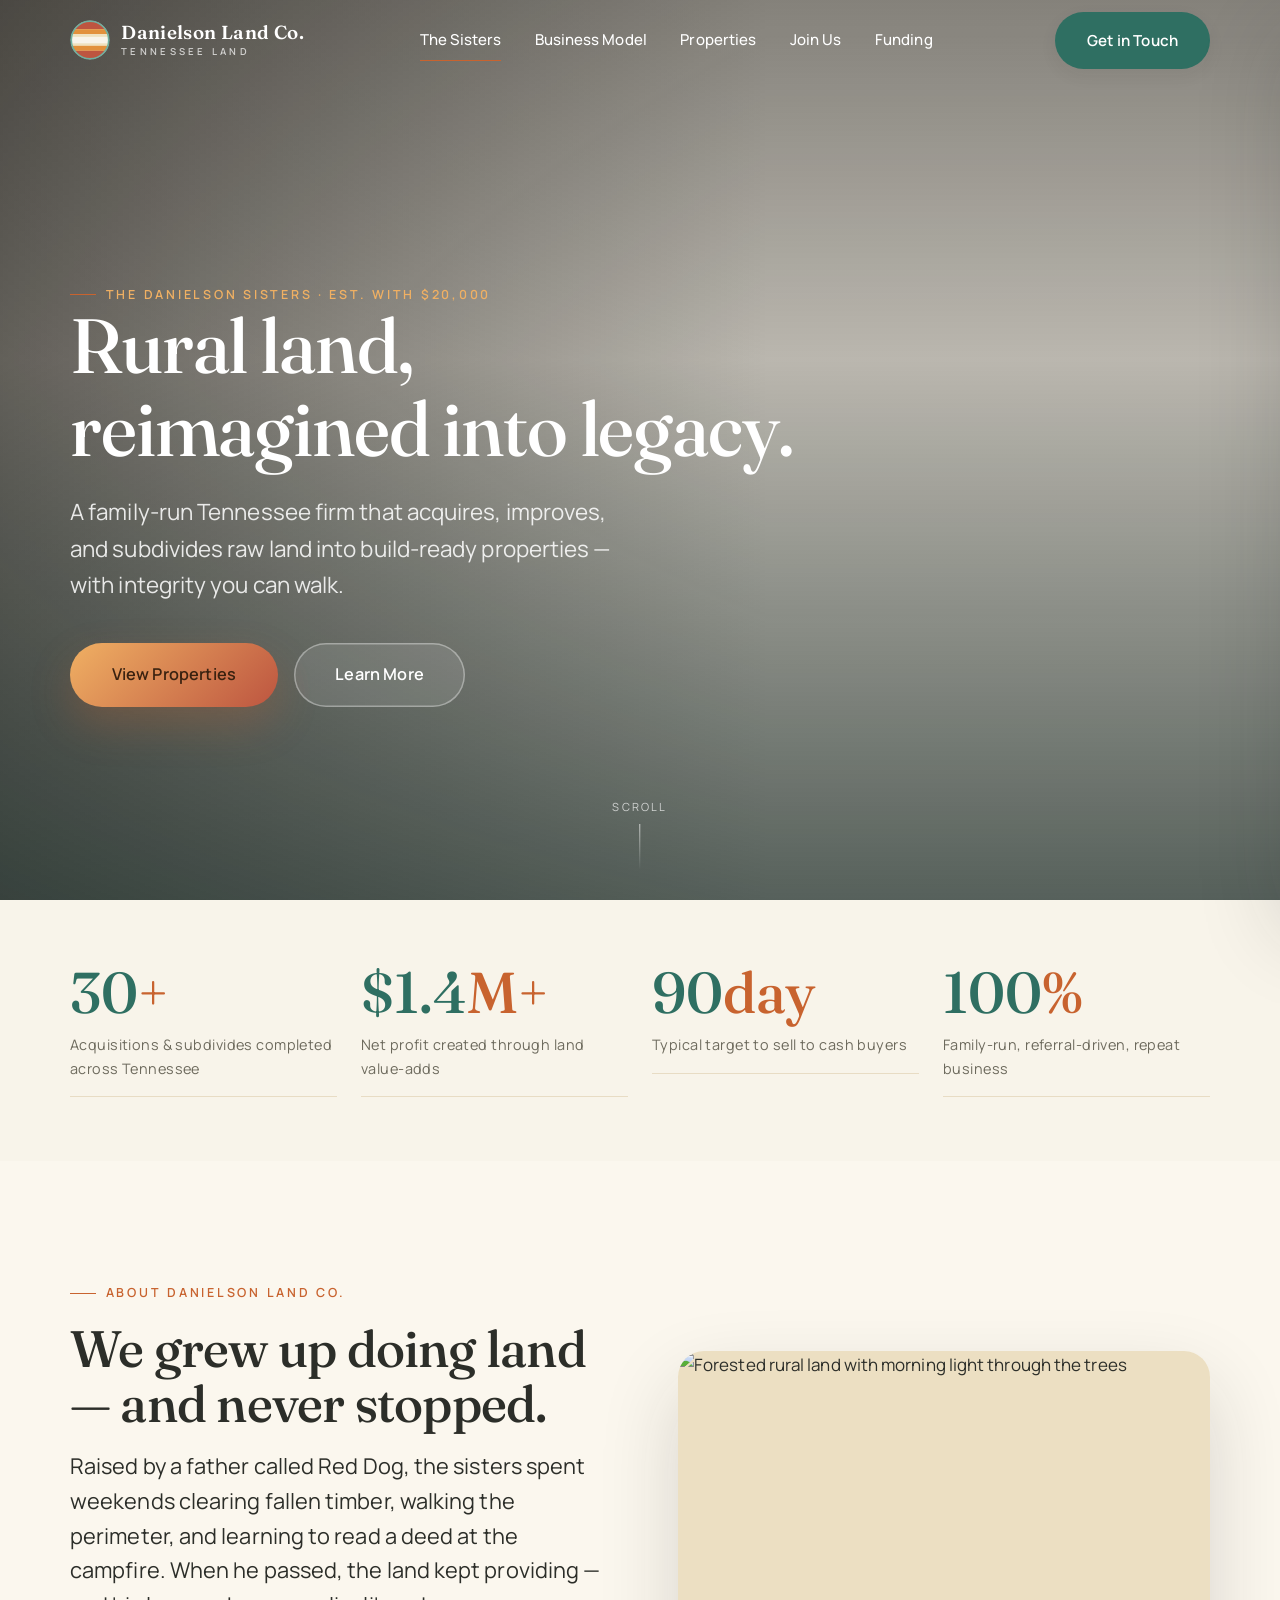
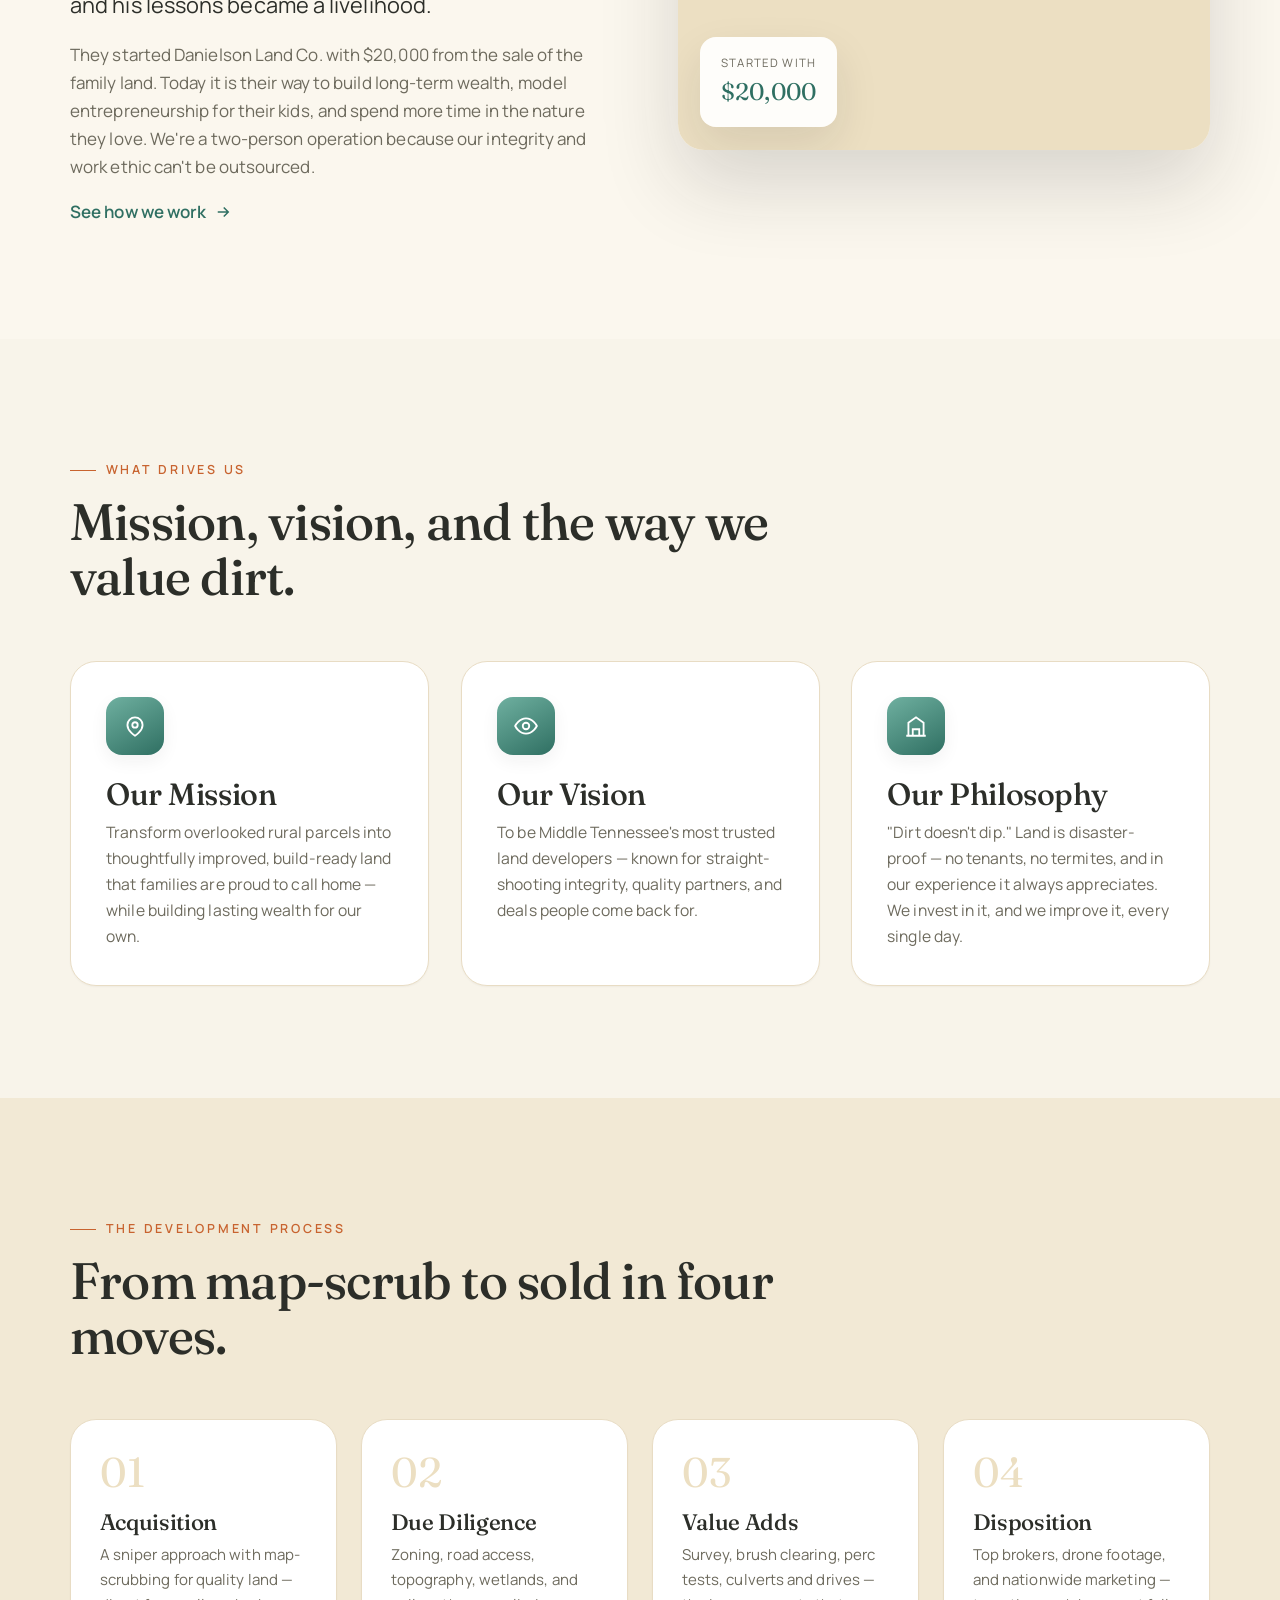
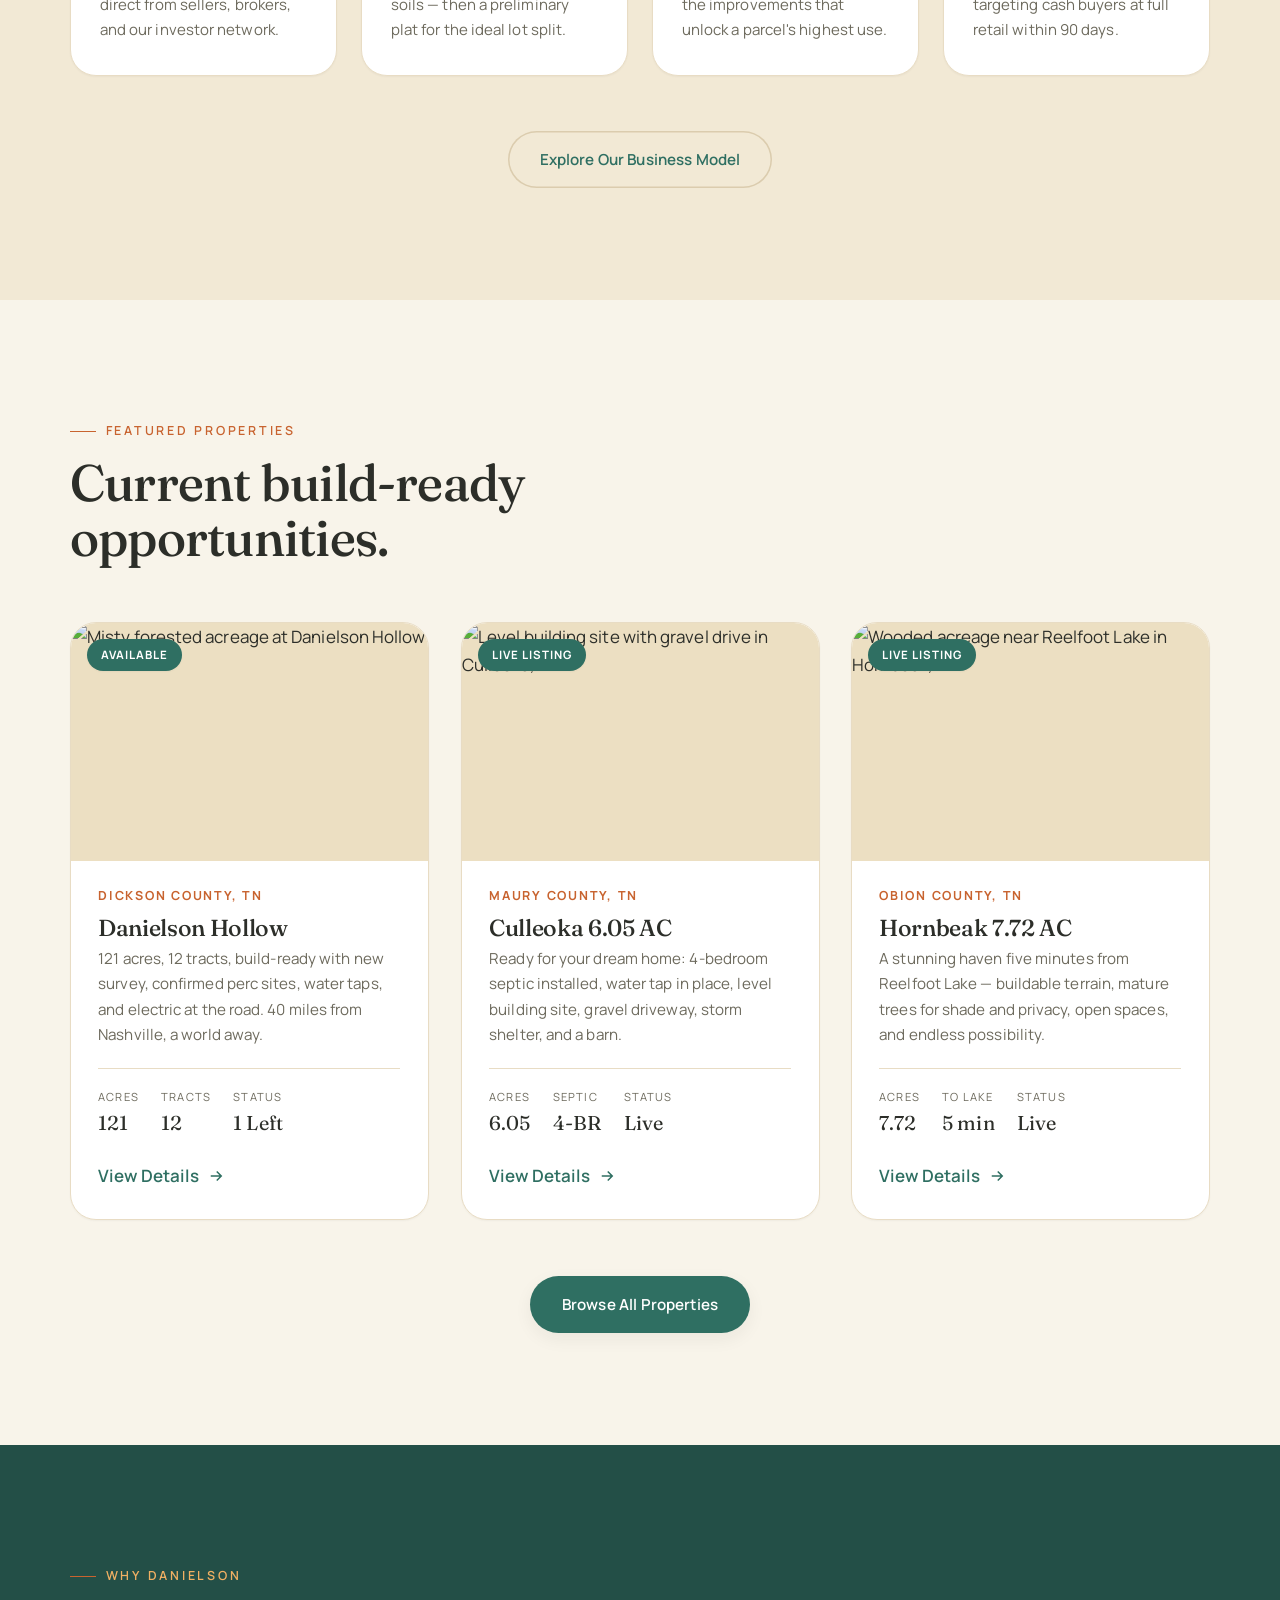
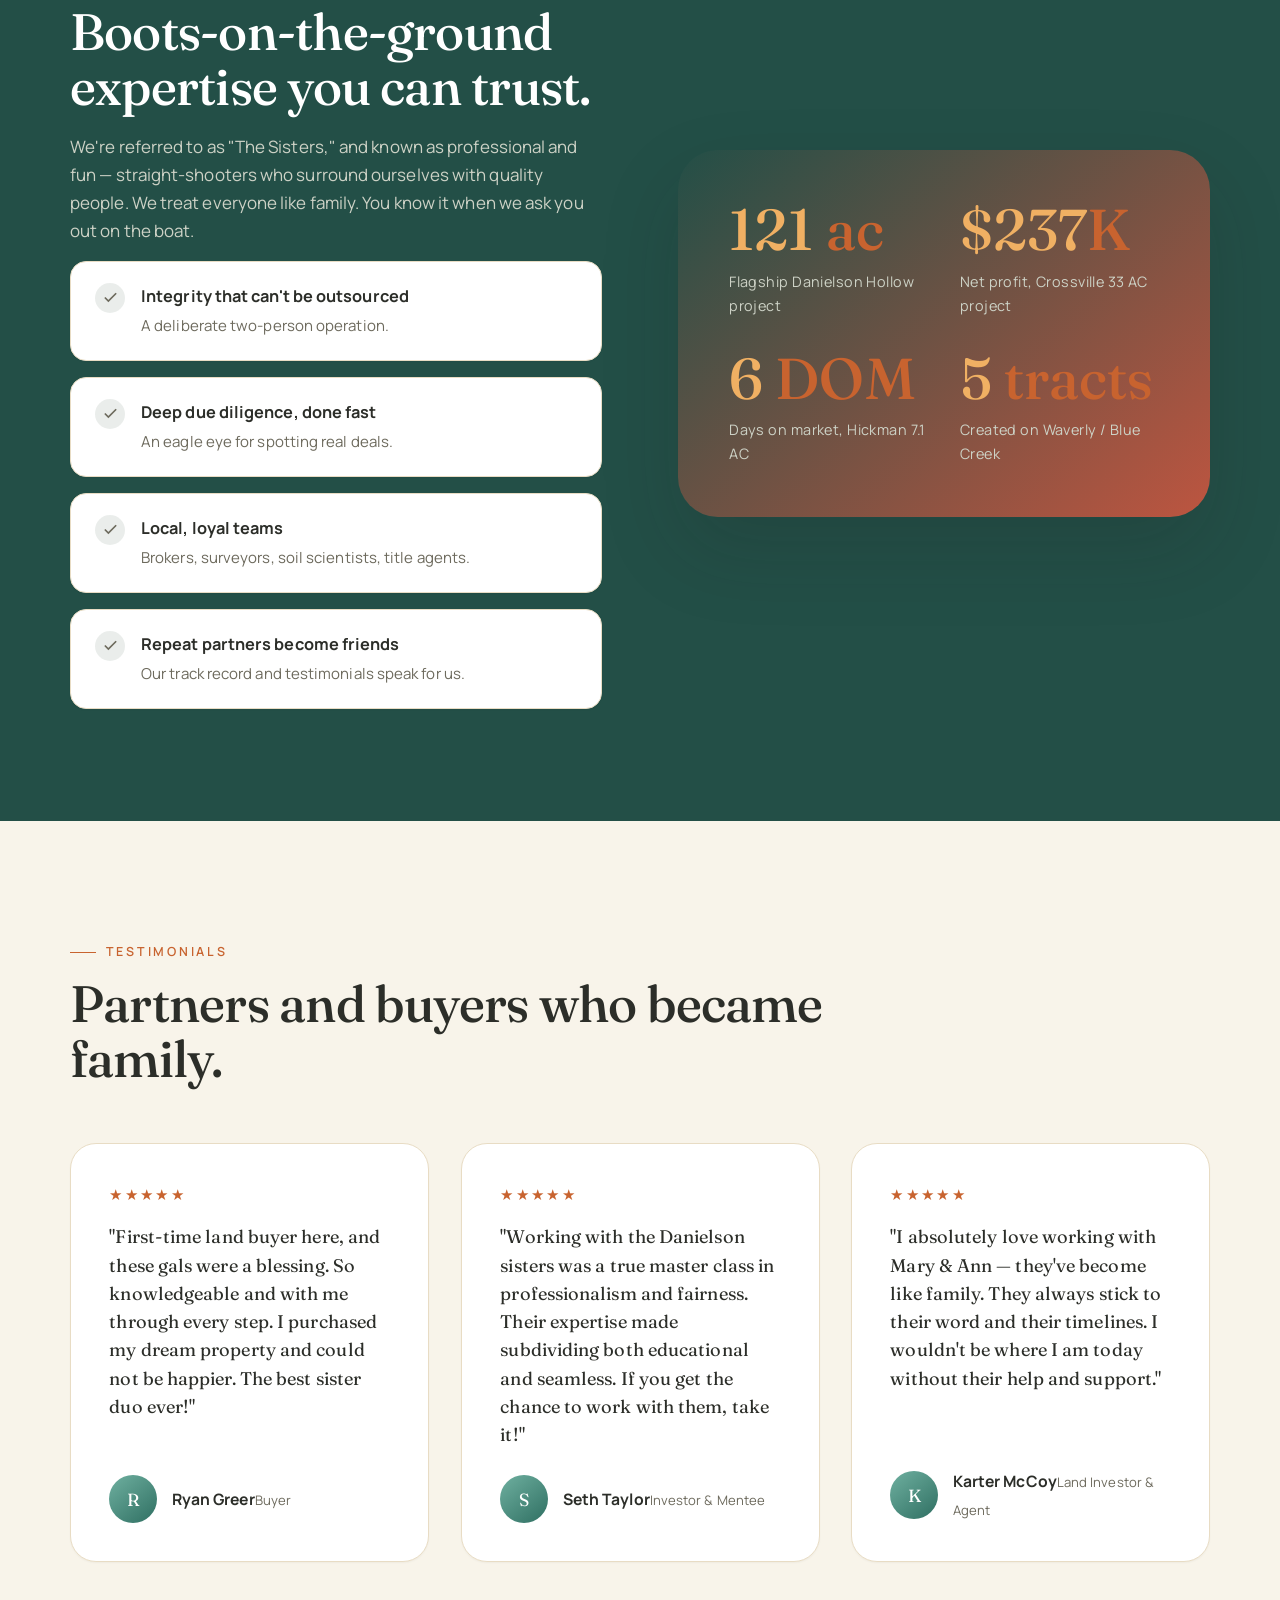
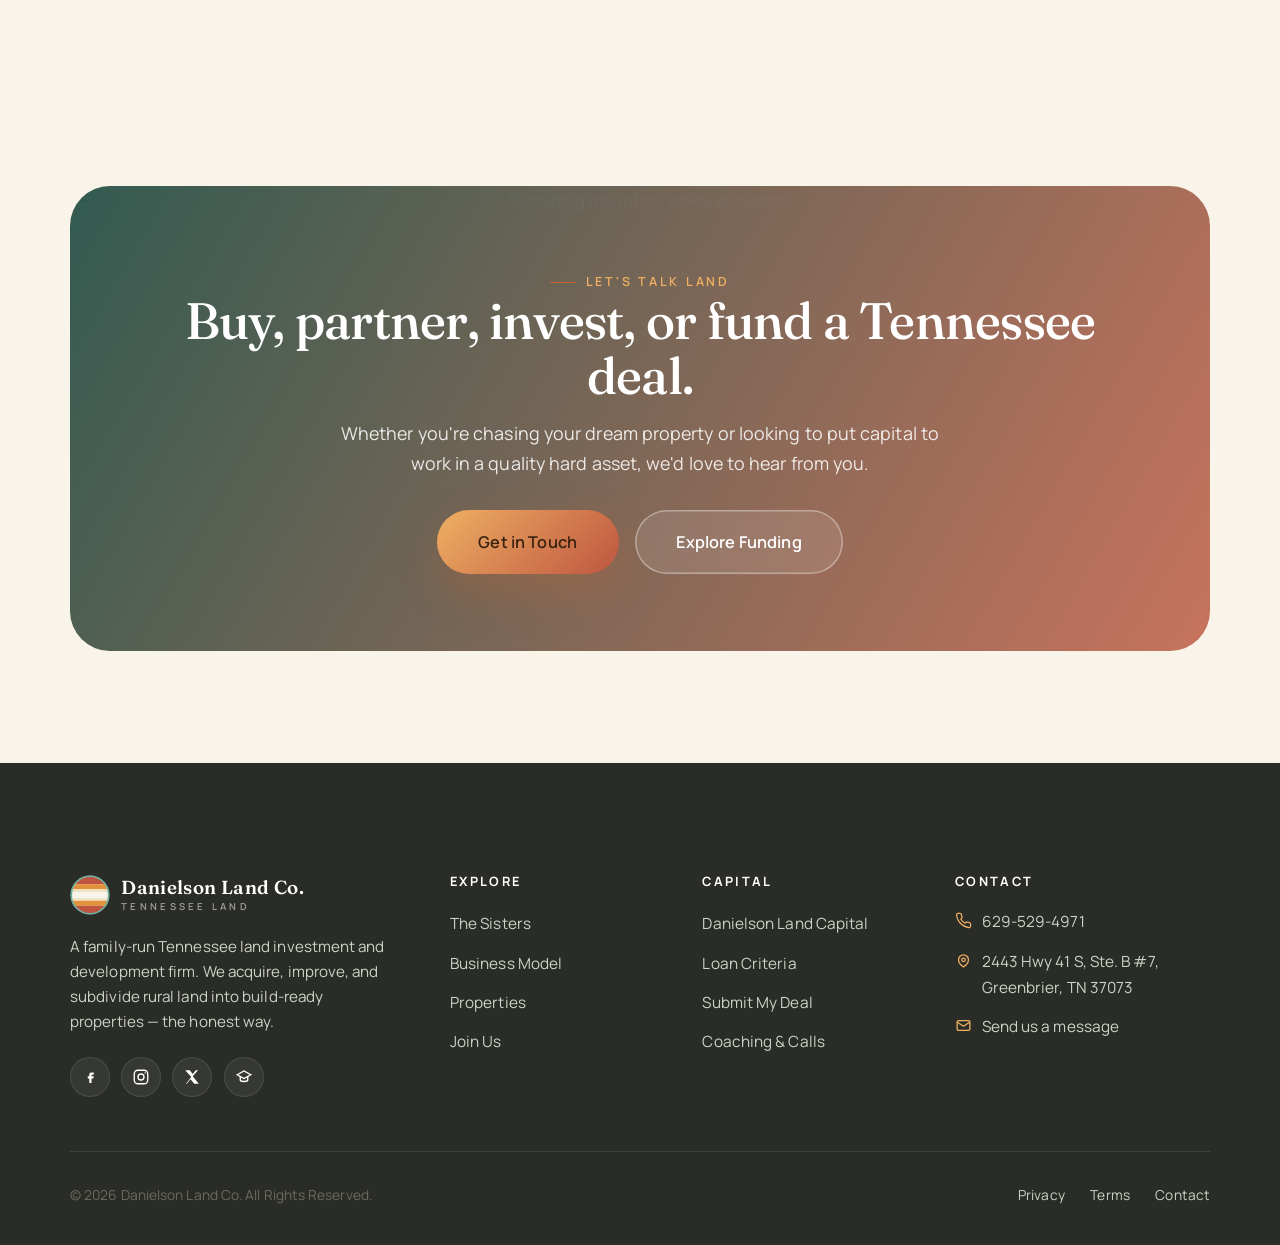
==== index.html @ 9c5e0217 "Add Danielson Land Co. site; make nav menu text white on all pages Add the is-light class to the nav" ====
<!DOCTYPE html>
<html lang="en">
<head>
  <meta charset="UTF-8" />
  <meta name="viewport" content="width=device-width, initial-scale=1.0" />

  <!-- SEO -->
  <title>Danielson Land Co. | Tennessee Land Investors &amp; Developers</title>
  <meta name="description" content="Danielson Land Co. is a family-run Tennessee land investment and development firm. The Danielson Sisters acquire, improve, and subdivide rural land into build-ready properties." />
  <link rel="canonical" href="https://danielsonlandco.com/" />
  <meta name="theme-color" content="#2f6f62" />

  <!-- Open Graph -->
  <meta property="og:type" content="website" />
  <meta property="og:site_name" content="Danielson Land Co." />
  <meta property="og:title" content="Danielson Land Co. | Tennessee Land Investors &amp; Developers" />
  <meta property="og:description" content="A family-run Tennessee land investment firm that acquires, improves, and subdivides rural land into build-ready properties." />
  <meta property="og:url" content="https://danielsonlandco.com/" />
  <meta property="og:image" content="https://images.unsplash.com/photo-1500382017468-9049fed747ef?auto=format&fit=crop&w=1200&q=70" />

  <!-- Twitter -->
  <meta name="twitter:card" content="summary_large_image" />
  <meta name="twitter:title" content="Danielson Land Co. | Tennessee Land Investors &amp; Developers" />
  <meta name="twitter:description" content="Rural Tennessee land, acquired, improved, and made build-ready by The Danielson Sisters." />

  <!-- Fonts -->
  <link rel="preconnect" href="https://fonts.googleapis.com" />
  <link rel="preconnect" href="https://fonts.gstatic.com" crossorigin />
  <link href="https://fonts.googleapis.com/css2?family=Fraunces:opsz,wght@9..144,400;9..144,500;9..144,600&family=Manrope:wght@400;500;600;700&display=swap" rel="stylesheet" />

  <!-- Styles -->
  <link rel="stylesheet" href="css/style.css" />
  <link rel="stylesheet" href="css/animations.css" />
  <link rel="stylesheet" href="css/responsive.css" />

  <!-- Schema.org LocalBusiness -->
  <script type="application/ld+json">
  {
    "@context": "https://schema.org",
    "@type": "RealEstateAgent",
    "name": "Danielson Land Co.",
    "description": "Tennessee land investors and developers acquiring, improving, and subdividing rural land.",
    "telephone": "+1-629-529-4971",
    "url": "https://danielsonlandco.com/",
    "areaServed": "Tennessee",
    "address": {
      "@type": "PostalAddress",
      "streetAddress": "2443 Hwy 41 S Ste. B #7",
      "addressLocality": "Greenbrier",
      "addressRegion": "TN",
      "postalCode": "37073",
      "addressCountry": "US"
    }
  }
  </script>
</head>
<body>
  <a class="skip-link" href="#main">Skip to content</a>

  <!-- ================= NAVIGATION ================= -->
  <header class="nav is-light" id="nav">
    <div class="nav__inner">
      <a class="brand" href="index.html" aria-label="Danielson Land Co. home">
        <svg class="brand__mark" viewBox="0 0 48 48" xmlns="http://www.w3.org/2000/svg" aria-hidden="true"><defs><clipPath id="dlcmark3"><circle cx="24" cy="24" r="23"/></clipPath></defs><g clip-path="url(#dlcmark3)"><rect x="0" y="0" width="48" height="48" fill="#f8f4ea"/><rect x="0" y="1" width="48" height="10" fill="#bd5540"/><rect x="0" y="11" width="48" height="6" fill="#e2913c"/><rect x="0" y="17" width="48" height="3.2" fill="#efe1be"/><rect x="0" y="28" width="48" height="3.2" fill="#efe1be"/><rect x="0" y="31" width="48" height="6" fill="#e2913c"/><rect x="0" y="37" width="48" height="10" fill="#bd5540"/></g><circle cx="24" cy="24" r="22.5" fill="none" stroke="#6fb0a0" stroke-width="2"/></svg>
        <span class="brand__text">Danielson Land Co.<small>Tennessee Land</small></span>
      </a>

      <nav class="nav__links" aria-label="Primary">
        <a href="index.html" aria-current="page">The Sisters</a>
        <a href="unique-business-model.html">Business Model</a>
        <a href="properties.html">Properties</a>
        <a href="join-us.html">Join Us</a>
        <a href="funding.html">Funding</a>
      </nav>

      <a class="btn btn-primary nav__cta desktop-only" href="join-us.html#contact-us">Get in Touch</a>

      <button class="nav__toggle" aria-label="Open menu" aria-expanded="false" aria-controls="mobile-panel">
        <span></span><span></span><span></span>
      </button>
    </div>

    <div class="nav__overlay"></div>
    <aside class="nav__panel" id="mobile-panel" aria-label="Mobile menu">
      <a href="index.html">The Sisters</a>
      <a href="unique-business-model.html">Business Model</a>
      <a href="properties.html">Properties</a>
      <a href="join-us.html">Join Us</a>
      <a href="funding.html">Funding</a>
      <a class="btn btn-primary" href="join-us.html#contact-us">Get in Touch</a>
    </aside>
  </header>

  <main id="main">
    <!-- ================= HERO ================= -->
    <section class="hero hero--tall">
      <div class="hero__media">
        <img src="https://images.unsplash.com/photo-1500382017468-9049fed747ef?auto=format&fit=crop&w=2000&q=75"
             alt="Rolling green Tennessee farmland at golden hour" fetchpriority="high" />
      </div>
      <div class="hero__overlay"></div>
      <div class="container">
        <div class="hero__inner">
          <span class="eyebrow is-light">The Danielson Sisters &middot; Est. with $20,000</span>
          <h1>Rural land,<br />reimagined into legacy.</h1>
          <p class="hero__sub">A family-run Tennessee firm that acquires, improves, and subdivides raw land into build-ready properties &mdash; with integrity you can walk.</p>
          <div class="btn-row">
            <a class="btn btn-gold btn-lg" href="properties.html">View Properties</a>
            <a class="btn btn-ghost-light btn-lg" href="#about">Learn More</a>
          </div>
        </div>
      </div>
      <div class="hero__scroll" aria-hidden="true">Scroll<span></span></div>
    </section>

    <!-- ================= STATS ================= -->
    <section class="section tight">
      <div class="container">
        <div class="stats reveal" data-stagger>
          <div class="stat reveal">
            <div class="stat__num"><span data-count="30" data-suffix="+">0</span></div>
            <div class="stat__label">Acquisitions &amp; subdivides completed across Tennessee</div>
            <div class="stat__divider"></div>
          </div>
          <div class="stat reveal">
            <div class="stat__num"><span data-count="1.4" data-decimals="1" data-prefix="$" data-suffix="M+">0</span></div>
            <div class="stat__label">Net profit created through land value-adds</div>
            <div class="stat__divider"></div>
          </div>
          <div class="stat reveal">
            <div class="stat__num"><span data-count="90" data-suffix="day">0</span></div>
            <div class="stat__label">Typical target to sell to cash buyers</div>
            <div class="stat__divider"></div>
          </div>
          <div class="stat reveal">
            <div class="stat__num"><span data-count="100" data-suffix="%">0</span></div>
            <div class="stat__label">Family-run, referral-driven, repeat business</div>
            <div class="stat__divider"></div>
          </div>
        </div>
      </div>
    </section>

    <!-- ================= ABOUT / STORY ================= -->
    <section class="section bg-surface" id="about">
      <div class="container">
        <div class="split">
          <div class="split__content stack-gap">
            <span class="eyebrow reveal">About Danielson Land Co.</span>
            <h2 class="reveal">We grew up doing land &mdash; and never stopped.</h2>
            <p class="reveal lead">Raised by a father called Red Dog, the sisters spent weekends clearing fallen timber, walking the perimeter, and learning to read a deed at the campfire. When he passed, the land kept providing &mdash; and his lessons became a livelihood.</p>
            <p class="reveal">They started Danielson Land Co. with $20,000 from the sale of the family land. Today it is their way to build long-term wealth, model entrepreneurship for their kids, and spend more time in the nature they love. We're a two-person operation because our integrity and work ethic can't be outsourced.</p>
            <a class="btn-link reveal" href="unique-business-model.html">See how we work
              <svg viewBox="0 0 24 24" fill="none" stroke="currentColor" stroke-width="2" width="18" height="18"><path d="M5 12h14M13 6l6 6-6 6"/></svg>
            </a>
          </div>
          <div class="split__media reveal fade-right">
            <div class="media-frame">
              <img class="lazy" loading="lazy"
                   src="https://images.unsplash.com/photo-1523712999610-f77fbcfc3843?auto=format&fit=crop&w=1200&q=72"
                   alt="Forested rural land with morning light through the trees" />
              <div class="media-badge">
                <div class="k">Started with</div>
                <div class="v">$20,000</div>
              </div>
            </div>
          </div>
        </div>
      </div>
    </section>

    <!-- ================= MISSION / VISION / PHILOSOPHY ================= -->
    <section class="section">
      <div class="container">
        <div class="section-title reveal mb-lg">
          <span class="eyebrow">What Drives Us</span>
          <h2>Mission, vision, and the way we value dirt.</h2>
        </div>
        <div class="grid grid-3" data-stagger>
          <article class="card feature reveal fade-up">
            <div class="feature__icon" aria-hidden="true">
              <svg viewBox="0 0 24 24" fill="none" stroke="currentColor" stroke-width="1.7"><path d="M12 21s-7-4.3-7-10a7 7 0 0114 0c0 5.7-7 10-7 10z"/><circle cx="12" cy="11" r="2.5"/></svg>
            </div>
            <h3>Our Mission</h3>
            <p>Transform overlooked rural parcels into thoughtfully improved, build-ready land that families are proud to call home &mdash; while building lasting wealth for our own.</p>
          </article>
          <article class="card feature reveal fade-up">
            <div class="feature__icon" aria-hidden="true">
              <svg viewBox="0 0 24 24" fill="none" stroke="currentColor" stroke-width="1.7"><path d="M2 12s3.5-7 10-7 10 7 10 7-3.5 7-10 7-10-7-10-7z"/><circle cx="12" cy="12" r="3"/></svg>
            </div>
            <h3>Our Vision</h3>
            <p>To be Middle Tennessee's most trusted land developers &mdash; known for straight-shooting integrity, quality partners, and deals people come back for.</p>
          </article>
          <article class="card feature reveal fade-up">
            <div class="feature__icon" aria-hidden="true">
              <svg viewBox="0 0 24 24" fill="none" stroke="currentColor" stroke-width="1.7"><path d="M3 21h18M5 21V9l7-5 7 5v12M9 21v-6h6v6"/></svg>
            </div>
            <h3>Our Philosophy</h3>
            <p>"Dirt doesn't dip." Land is disaster-proof &mdash; no tenants, no termites, and in our experience it always appreciates. We invest in it, and we improve it, every single day.</p>
          </article>
        </div>
      </div>
    </section>

    <!-- ================= PROCESS ================= -->
    <section class="section bg-alt">
      <div class="container">
        <div class="section-title reveal mb-lg">
          <span class="eyebrow">The Development Process</span>
          <h2>From map-scrub to sold in four moves.</h2>
        </div>
        <div class="process-grid" data-stagger>
          <div class="process-step reveal fade-up">
            <div class="process-step__num">01</div>
            <h4>Acquisition</h4>
            <p>A sniper approach with map-scrubbing for quality land &mdash; direct from sellers, brokers, and our investor network.</p>
          </div>
          <div class="process-step reveal fade-up">
            <div class="process-step__num">02</div>
            <h4>Due Diligence</h4>
            <p>Zoning, road access, topography, wetlands, and soils &mdash; then a preliminary plat for the ideal lot split.</p>
          </div>
          <div class="process-step reveal fade-up">
            <div class="process-step__num">03</div>
            <h4>Value Adds</h4>
            <p>Survey, brush clearing, perc tests, culverts and drives &mdash; the improvements that unlock a parcel's highest use.</p>
          </div>
          <div class="process-step reveal fade-up">
            <div class="process-step__num">04</div>
            <h4>Disposition</h4>
            <p>Top brokers, drone footage, and nationwide marketing &mdash; targeting cash buyers at full retail within 90 days.</p>
          </div>
        </div>
        <div class="text-center reveal mt-lg">
          <a class="btn btn-outline" href="unique-business-model.html">Explore Our Business Model</a>
        </div>
      </div>
    </section>

    <!-- ================= FEATURED PROPERTIES ================= -->
    <section class="section">
      <div class="container">
        <div class="section-title reveal mb-lg">
          <span class="eyebrow">Featured Properties</span>
          <h2>Current build-ready opportunities.</h2>
        </div>
        <div class="grid grid-3" data-stagger>
          <article class="property-card reveal fade-up">
            <div class="property-card__media">
              <img class="lazy" loading="lazy"
                   src="https://images.unsplash.com/photo-1470071459604-3b5ec3a7fe05?auto=format&fit=crop&w=1000&q=72"
                   alt="Misty forested acreage at Danielson Hollow" />
              <span class="property-card__badge is-available">Available</span>
            </div>
            <div class="property-card__body">
              <div class="property-card__loc">Dickson County, TN</div>
              <h3>Danielson Hollow</h3>
              <p class="property-card__desc">121 acres, 12 tracts, build-ready with new survey, confirmed perc sites, water taps, and electric at the road. 40 miles from Nashville, a world away.</p>
              <div class="property-card__meta">
                <div><span class="k">Acres</span><span class="v">121</span></div>
                <div><span class="k">Tracts</span><span class="v">12</span></div>
                <div><span class="k">Status</span><span class="v">1 Left</span></div>
              </div>
              <div class="property-card__foot"><a class="btn-link" href="properties.html">View Details
                <svg viewBox="0 0 24 24" fill="none" stroke="currentColor" stroke-width="2" width="18" height="18"><path d="M5 12h14M13 6l6 6-6 6"/></svg></a></div>
            </div>
          </article>

          <article class="property-card reveal fade-up">
            <div class="property-card__media">
              <img class="lazy" loading="lazy"
                   src="https://images.unsplash.com/photo-1500534623283-312aade485b7?auto=format&fit=crop&w=1000&q=72"
                   alt="Level building site with gravel drive in Culleoka, TN" />
              <span class="property-card__badge is-available">Live Listing</span>
            </div>
            <div class="property-card__body">
              <div class="property-card__loc">Maury County, TN</div>
              <h3>Culleoka 6.05 AC</h3>
              <p class="property-card__desc">Ready for your dream home: 4-bedroom septic installed, water tap in place, level building site, gravel driveway, storm shelter, and a barn.</p>
              <div class="property-card__meta">
                <div><span class="k">Acres</span><span class="v">6.05</span></div>
                <div><span class="k">Septic</span><span class="v">4-BR</span></div>
                <div><span class="k">Status</span><span class="v">Live</span></div>
              </div>
              <div class="property-card__foot"><a class="btn-link" href="properties.html">View Details
                <svg viewBox="0 0 24 24" fill="none" stroke="currentColor" stroke-width="2" width="18" height="18"><path d="M5 12h14M13 6l6 6-6 6"/></svg></a></div>
            </div>
          </article>

          <article class="property-card reveal fade-up">
            <div class="property-card__media">
              <img class="lazy" loading="lazy"
                   src="https://images.unsplash.com/photo-1472396961693-142e6e269027?auto=format&fit=crop&w=1000&q=72"
                   alt="Wooded acreage near Reelfoot Lake in Hornbeak, TN" />
              <span class="property-card__badge is-available">Live Listing</span>
            </div>
            <div class="property-card__body">
              <div class="property-card__loc">Obion County, TN</div>
              <h3>Hornbeak 7.72 AC</h3>
              <p class="property-card__desc">A stunning haven five minutes from Reelfoot Lake &mdash; buildable terrain, mature trees for shade and privacy, open spaces, and endless possibility.</p>
              <div class="property-card__meta">
                <div><span class="k">Acres</span><span class="v">7.72</span></div>
                <div><span class="k">To Lake</span><span class="v">5 min</span></div>
                <div><span class="k">Status</span><span class="v">Live</span></div>
              </div>
              <div class="property-card__foot"><a class="btn-link" href="properties.html">View Details
                <svg viewBox="0 0 24 24" fill="none" stroke="currentColor" stroke-width="2" width="18" height="18"><path d="M5 12h14M13 6l6 6-6 6"/></svg></a></div>
            </div>
          </article>
        </div>
        <div class="text-center reveal mt-lg">
          <a class="btn btn-primary" href="properties.html">Browse All Properties</a>
        </div>
      </div>
    </section>

    <!-- ================= WHY DANIELSON ================= -->
    <section class="section bg-dark">
      <div class="container">
        <div class="split">
          <div class="split__content stack-gap">
            <span class="eyebrow is-light reveal">Why Danielson</span>
            <h2 class="reveal">Boots-on-the-ground expertise you can trust.</h2>
            <p class="reveal">We're referred to as "The Sisters," and known as professional and fun &mdash; straight-shooters who surround ourselves with quality people. We treat everyone like family. You know it when we ask you out on the boat.</p>
            <ul class="checklist reveal mt-sm" data-stagger>
              <li class="reveal">
                <span class="checklist__tick"><svg viewBox="0 0 24 24" fill="none" stroke="currentColor" stroke-width="2.4"><path d="M20 6L9 17l-5-5"/></svg></span>
                <div><strong>Integrity that can't be outsourced</strong><span>A deliberate two-person operation.</span></div>
              </li>
              <li class="reveal">
                <span class="checklist__tick"><svg viewBox="0 0 24 24" fill="none" stroke="currentColor" stroke-width="2.4"><path d="M20 6L9 17l-5-5"/></svg></span>
                <div><strong>Deep due diligence, done fast</strong><span>An eagle eye for spotting real deals.</span></div>
              </li>
              <li class="reveal">
                <span class="checklist__tick"><svg viewBox="0 0 24 24" fill="none" stroke="currentColor" stroke-width="2.4"><path d="M20 6L9 17l-5-5"/></svg></span>
                <div><strong>Local, loyal teams</strong><span>Brokers, surveyors, soil scientists, title agents.</span></div>
              </li>
              <li class="reveal">
                <span class="checklist__tick"><svg viewBox="0 0 24 24" fill="none" stroke="currentColor" stroke-width="2.4"><path d="M20 6L9 17l-5-5"/></svg></span>
                <div><strong>Repeat partners become friends</strong><span>Our track record and testimonials speak for us.</span></div>
              </li>
            </ul>
          </div>
          <div class="split__media reveal fade-right">
            <div class="stat-band">
              <div class="grid grid-2" style="gap:2rem;">
                <div class="stat"><div class="stat__num"><span data-count="121" data-suffix=" ac">0</span></div><div class="stat__label">Flagship Danielson Hollow project</div></div>
                <div class="stat"><div class="stat__num"><span data-count="238" data-prefix="$" data-suffix="K">0</span></div><div class="stat__label">Net profit, Crossville 33 AC project</div></div>
                <div class="stat"><div class="stat__num"><span data-count="6" data-suffix=" DOM">0</span></div><div class="stat__label">Days on market, Hickman 7.1 AC</div></div>
                <div class="stat"><div class="stat__num"><span data-count="5" data-suffix=" tracts">0</span></div><div class="stat__label">Created on Waverly / Blue Creek</div></div>
              </div>
            </div>
          </div>
        </div>
      </div>
    </section>

    <!-- ================= TESTIMONIALS ================= -->
    <section class="section">
      <div class="container">
        <div class="section-title reveal mb-lg">
          <span class="eyebrow">Testimonials</span>
          <h2>Partners and buyers who became family.</h2>
        </div>
        <div class="grid grid-3" data-stagger>
          <figure class="testimonial reveal fade-up">
            <div class="testimonial__stars" aria-label="Five stars">&#9733;&#9733;&#9733;&#9733;&#9733;</div>
            <blockquote class="testimonial__quote">"First-time land buyer here, and these gals were a blessing. So knowledgeable and with me through every step. I purchased my dream property and could not be happier. The best sister duo ever!"</blockquote>
            <figcaption class="testimonial__person">
              <span class="testimonial__avatar">R</span>
              <span><span class="testimonial__name">Ryan Greer</span><span class="testimonial__role">Buyer</span></span>
            </figcaption>
          </figure>
          <figure class="testimonial reveal fade-up">
            <div class="testimonial__stars" aria-label="Five stars">&#9733;&#9733;&#9733;&#9733;&#9733;</div>
            <blockquote class="testimonial__quote">"Working with the Danielson sisters was a true master class in professionalism and fairness. Their expertise made subdividing both educational and seamless. If you get the chance to work with them, take it!"</blockquote>
            <figcaption class="testimonial__person">
              <span class="testimonial__avatar">S</span>
              <span><span class="testimonial__name">Seth Taylor</span><span class="testimonial__role">Investor &amp; Mentee</span></span>
            </figcaption>
          </figure>
          <figure class="testimonial reveal fade-up">
            <div class="testimonial__stars" aria-label="Five stars">&#9733;&#9733;&#9733;&#9733;&#9733;</div>
            <blockquote class="testimonial__quote">"I absolutely love working with Mary &amp; Ann &mdash; they've become like family. They always stick to their word and their timelines. I wouldn't be where I am today without their help and support."</blockquote>
            <figcaption class="testimonial__person">
              <span class="testimonial__avatar">K</span>
              <span><span class="testimonial__name">Karter McCoy</span><span class="testimonial__role">Land Investor &amp; Agent</span></span>
            </figcaption>
          </figure>
        </div>
      </div>
    </section>

    <!-- ================= CTA BANNER ================= -->
    <section class="section">
      <div class="container">
        <div class="cta-banner reveal scale-in">
          <div class="cta-banner__media">
            <img class="lazy" loading="lazy"
                 src="https://images.unsplash.com/photo-1501785888041-af3ef285b470?auto=format&fit=crop&w=1800&q=72"
                 alt="Sweeping mountain valley at sunset" />
          </div>
          <div class="cta-banner__overlay"></div>
          <span class="eyebrow is-light">Let's Talk Land</span>
          <h2>Buy, partner, invest, or fund a Tennessee deal.</h2>
          <p>Whether you're chasing your dream property or looking to put capital to work in a quality hard asset, we'd love to hear from you.</p>
          <div class="btn-row">
            <a class="btn btn-gold btn-lg" href="join-us.html#contact-us">Get in Touch</a>
            <a class="btn btn-ghost-light btn-lg" href="funding.html">Explore Funding</a>
          </div>
        </div>
      </div>
    </section>
  </main>

  <!-- ================= FOOTER ================= -->
  <footer class="footer">
    <div class="container">
      <div class="footer__top">
        <div class="footer__brand">
          <a class="brand" href="index.html" aria-label="Danielson Land Co. home">
            <svg class="brand__mark" viewBox="0 0 48 48" xmlns="http://www.w3.org/2000/svg" aria-hidden="true"><defs><clipPath id="dlcmark4"><circle cx="24" cy="24" r="23"/></clipPath></defs><g clip-path="url(#dlcmark4)"><rect x="0" y="0" width="48" height="48" fill="#f8f4ea"/><rect x="0" y="1" width="48" height="10" fill="#bd5540"/><rect x="0" y="11" width="48" height="6" fill="#e2913c"/><rect x="0" y="17" width="48" height="3.2" fill="#efe1be"/><rect x="0" y="28" width="48" height="3.2" fill="#efe1be"/><rect x="0" y="31" width="48" height="6" fill="#e2913c"/><rect x="0" y="37" width="48" height="10" fill="#bd5540"/></g><circle cx="24" cy="24" r="22.5" fill="none" stroke="#6fb0a0" stroke-width="2"/></svg>
            <span class="brand__text">Danielson Land Co.<small>Tennessee Land</small></span>
          </a>
          <p>A family-run Tennessee land investment and development firm. We acquire, improve, and subdivide rural land into build-ready properties &mdash; the honest way.</p>
          <div class="footer__social">
            <a href="https://www.facebook.com/maryann.danielson.3" aria-label="Facebook" target="_blank" rel="noopener"><svg viewBox="0 0 24 24" fill="currentColor"><path d="M14 9h3V6h-3c-2 0-3 1-3 3v2H9v3h2v6h3v-6h2.5l.5-3H14v-1.5c0-.5.3-.5.7-.5H14z"/></svg></a>
            <a href="https://www.instagram.com/danielsonlandco/" aria-label="Instagram" target="_blank" rel="noopener"><svg viewBox="0 0 24 24" fill="none" stroke="currentColor" stroke-width="1.8"><rect x="3" y="3" width="18" height="18" rx="5"/><circle cx="12" cy="12" r="4"/><circle cx="17.5" cy="6.5" r="1" fill="currentColor" stroke="none"/></svg></a>
            <a href="https://x.com/landfamgals" aria-label="X / Twitter" target="_blank" rel="noopener"><svg viewBox="0 0 24 24" fill="currentColor"><path d="M17 3h3l-7 8 8 10h-6l-5-6-5 6H4l7-9L3 3h6l4 5 4-5z"/></svg></a>
            <a href="https://www.skool.com/@mary-ann-danielson-4669?g=landconquest" aria-label="Skool community" target="_blank" rel="noopener"><svg viewBox="0 0 24 24" fill="none" stroke="currentColor" stroke-width="1.8"><path d="M3 9l9-5 9 5-9 5-9-5z"/><path d="M7 11v5c0 1 2 2 5 2s5-1 5-2v-5"/></svg></a>
          </div>
        </div>

        <div class="footer__col">
          <h4>Explore</h4>
          <ul class="footer__links">
            <li><a href="index.html">The Sisters</a></li>
            <li><a href="unique-business-model.html">Business Model</a></li>
            <li><a href="properties.html">Properties</a></li>
            <li><a href="join-us.html">Join Us</a></li>
          </ul>
        </div>

        <div class="footer__col">
          <h4>Capital</h4>
          <ul class="footer__links">
            <li><a href="funding.html">Danielson Land Capital</a></li>
            <li><a href="loan-criteria.html">Loan Criteria</a></li>
            <li><a href="https://docs.google.com/forms/d/1PoZFl4egmwDCUI63C9DEl9DGJtfdpSv1Hz9l6TaZ7U0/edit" target="_blank" rel="noopener">Submit My Deal</a></li>
            <li><a href="join-us.html#contact-us">Coaching &amp; Calls</a></li>
          </ul>
        </div>

        <div class="footer__col">
          <h4>Contact</h4>
          <ul class="footer__contact">
            <li><svg viewBox="0 0 24 24" fill="none" stroke="currentColor" stroke-width="1.8"><path d="M22 16.9v3a2 2 0 01-2.2 2 19.8 19.8 0 01-8.6-3 19.5 19.5 0 01-6-6 19.8 19.8 0 01-3-8.6A2 2 0 014.1 2h3a2 2 0 012 1.7c.1 1 .4 2 .7 2.9a2 2 0 01-.4 2.1L8.1 9.9a16 16 0 006 6l1.2-1.2a2 2 0 012.1-.4c.9.3 1.9.6 2.9.7a2 2 0 011.7 2z"/></svg><a href="tel:+16295294971">629-529-4971</a></li>
            <li><svg viewBox="0 0 24 24" fill="none" stroke="currentColor" stroke-width="1.8"><path d="M12 21s-7-4.3-7-10a7 7 0 0114 0c0 5.7-7 10-7 10z"/><circle cx="12" cy="11" r="2.5"/></svg><a href="https://maps.app.goo.gl/DQrCz2Y3kzK4xpPRA" target="_blank" rel="noopener">2443 Hwy 41 S, Ste. B #7,<br />Greenbrier, TN 37073</a></li>
            <li><svg viewBox="0 0 24 24" fill="none" stroke="currentColor" stroke-width="1.8"><rect x="3" y="5" width="18" height="14" rx="2"/><path d="M3 7l9 6 9-6"/></svg><a href="join-us.html#contact-us">Send us a message</a></li>
          </ul>
        </div>
      </div>

      <div class="footer__bottom">
        <p>&copy; <span data-year>2026</span> Danielson Land Co. All Rights Reserved.</p>
        <nav aria-label="Legal">
          <a href="#">Privacy</a>
          <a href="#">Terms</a>
          <a href="join-us.html#contact-us">Contact</a>
        </nav>
      </div>
    </div>
  </footer>

  <script src="js/app.js" defer></script>
  <script src="js/animations.js" defer></script>
  <script src="js/counters.js" defer></script>
</body>
</html>
---- css/style.css ----
/* =========================================================================
   Danielson Land Co. — Core Stylesheet
   Handcrafted. No frameworks. Earth-tone luxury design system.
   Sections:
     1.  Design Tokens (CSS variables)
     2.  Reset & Base
     3.  Typography
     4.  Layout helpers (container, section, grid)
     5.  Buttons
     6.  Navigation
     7.  Hero
     8.  Cards (generic / feature / property / testimonial)
     9.  Statistics
     10. Timeline / Process
     11. Checklist
     12. FAQ Accordion
     13. Contact Form
     14. CTA Banner
     15. Footer
     16. Utilities
   ========================================================================= */

/* -------------------------------------------------------------------------
   1. DESIGN TOKENS
   ------------------------------------------------------------------------- */
:root {
  /* Brand — retro sunset (from Danielson Land Co. logo) */
  --color-primary: #2f6f62;        /* Deep teal (logo wordmark, deepened) */
  --color-primary-deep: #234f47;   /* Deeper teal */
  --color-primary-soft: #6fb0a0;   /* Logo teal */
  --color-secondary: #bd5540;      /* Terracotta (logo outer band) */
  --color-terracotta: #bd5540;     /* Alias */
  --color-orange: #e2913c;         /* Logo orange band */
  --color-charcoal: #2a2c27;       /* Warm charcoal */
  --color-accent: #c8632f;         /* Burnt orange accent (was gold) */
  --color-accent-soft: #f0b063;    /* Warm amber (on dark) */

  /* Neutrals */
  --color-bg: #f8f4ea;             /* Cream background (logo field) */
  --color-bg-alt: #f2e9d5;         /* Sand-band alt background */
  --color-surface: #ffffff;        /* Card / surface */
  --color-surface-warm: #fbf7ee;   /* Warm surface */
  --color-sand: #ecdfc2;           /* Sand */
  --color-border: #e8dcc4;         /* Soft border */
  --color-border-strong: #dbccae;

  /* Text */
  --color-text: #2c2e29;           /* Primary text */
  --color-text-muted: #6d6a5d;     /* Muted / warm gray */
  --color-text-light: #f5f1e6;     /* On dark */
  --color-text-light-muted: #cdd2c6;

  /* Typography */
  --font-display: "Fraunces", "Cormorant Garamond", Georgia, "Times New Roman", serif;
  --font-body: "Manrope", -apple-system, BlinkMacSystemFont, "Segoe UI", Helvetica, Arial, sans-serif;

  /* Spacing scale */
  --space-xs: 0.5rem;
  --space-sm: 1rem;
  --space-md: 2rem;
  --space-lg: 4rem;
  --space-xl: 7rem;
  --space-2xl: 10rem;

  /* Radius */
  --radius-sm: 8px;
  --radius-md: 16px;
  --radius-lg: 26px;
  --radius-xl: 40px;
  --radius-pill: 999px;

  /* Shadows — soft, premium */
  --shadow-xs: 0 1px 2px rgba(30, 33, 28, 0.04);
  --shadow-sm: 0 6px 18px rgba(30, 33, 28, 0.06);
  --shadow-md: 0 18px 44px rgba(30, 33, 28, 0.10);
  --shadow-lg: 0 34px 80px rgba(30, 33, 28, 0.16);
  --shadow-gold: 0 18px 40px rgba(200, 99, 47, 0.26);

  /* Motion */
  --ease: cubic-bezier(0.22, 1, 0.36, 1);
  --ease-out: cubic-bezier(0.16, 1, 0.3, 1);
  --dur: 0.6s;

  /* Layout */
  --container: 1220px;
  --container-narrow: 900px;
  --nav-h: 82px;
}

:root {
  --color-accent-soft: #f0b063;
}

/* -------------------------------------------------------------------------
   2. RESET & BASE
   ------------------------------------------------------------------------- */
*,
*::before,
*::after { box-sizing: border-box; }

* { margin: 0; padding: 0; }

html {
  scroll-behavior: smooth;
  -webkit-text-size-adjust: 100%;
  scroll-padding-top: calc(var(--nav-h) + 16px);
}

body {
  font-family: var(--font-body);
  color: var(--color-text);
  background-color: var(--color-bg);
  line-height: 1.65;
  font-size: 1.0625rem;
  font-weight: 400;
  -webkit-font-smoothing: antialiased;
  -moz-osx-font-smoothing: grayscale;
  overflow-x: hidden;
  letter-spacing: 0.005em;
}

img { max-width: 100%; display: block; height: auto; }

a { color: inherit; text-decoration: none; }

ul, ol { list-style: none; }

button { font-family: inherit; cursor: pointer; border: none; background: none; }

:focus-visible {
  outline: 2px solid var(--color-accent);
  outline-offset: 3px;
  border-radius: 4px;
}

::selection { background: var(--color-primary); color: #fff; }

/* -------------------------------------------------------------------------
   3. TYPOGRAPHY
   ------------------------------------------------------------------------- */
h1, h2, h3, h4 {
  font-family: var(--font-display);
  font-weight: 500;
  line-height: 1.08;
  letter-spacing: -0.015em;
  color: var(--color-text);
}

h1 { font-size: clamp(2.6rem, 6vw, 5.2rem); }
h2 { font-size: clamp(2rem, 4vw, 3.4rem); }
h3 { font-size: clamp(1.4rem, 2.4vw, 2rem); }
h4 { font-size: clamp(1.15rem, 1.8vw, 1.4rem); }

p { color: var(--color-text-muted); }
p.lead {
  font-size: clamp(1.15rem, 1.7vw, 1.45rem);
  line-height: 1.6;
  color: var(--color-text);
}

.eyebrow {
  display: inline-flex;
  align-items: center;
  gap: 0.6rem;
  font-family: var(--font-body);
  font-size: 0.78rem;
  font-weight: 600;
  letter-spacing: 0.22em;
  text-transform: uppercase;
  color: var(--color-accent);
}
.eyebrow::before {
  content: "";
  width: 26px; height: 1px;
  background: var(--color-accent);
  display: inline-block;
}
.eyebrow.is-light { color: var(--color-accent-soft); }

.section-title { max-width: 760px; }
.section-title h2 { margin: 0.8rem 0 1rem; }
.section-title p { font-size: 1.12rem; }
.text-center { text-align: center; }
.text-center .eyebrow::before { display: none; }
.mx-auto { margin-left: auto; margin-right: auto; }

/* -------------------------------------------------------------------------
   4. LAYOUT HELPERS
   ------------------------------------------------------------------------- */
.container {
  width: 100%;
  max-width: var(--container);
  margin: 0 auto;
  padding: 0 clamp(1.25rem, 4vw, 2.5rem);
}
.container.narrow { max-width: var(--container-narrow); }

.section { padding: var(--space-xl) 0; }
.section.tight { padding: var(--space-lg) 0; }
.section.bg-alt { background: var(--color-bg-alt); }
.section.bg-surface { background: var(--color-surface-warm); }
.section.bg-dark {
  background: var(--color-primary-deep);
  color: var(--color-text-light);
}
.section.bg-dark h1,
.section.bg-dark h2,
.section.bg-dark h3,
.section.bg-dark h4 { color: #fff; }
.section.bg-dark p { color: var(--color-text-light-muted); }

.grid { display: grid; gap: 2rem; }
.grid-2 { grid-template-columns: repeat(2, 1fr); }
.grid-3 { grid-template-columns: repeat(3, 1fr); }
.grid-4 { grid-template-columns: repeat(4, 1fr); }

.split {
  display: grid;
  grid-template-columns: 1fr 1fr;
  gap: clamp(2.5rem, 6vw, 6rem);
  align-items: center;
}

.stack-gap > * + * { margin-top: 1.1rem; }

/* -------------------------------------------------------------------------
   5. BUTTONS
   ------------------------------------------------------------------------- */
.btn {
  position: relative;
  display: inline-flex;
  align-items: center;
  justify-content: center;
  gap: 0.6rem;
  padding: 1rem 2rem;
  font-size: 0.95rem;
  font-weight: 600;
  letter-spacing: 0.01em;
  border-radius: var(--radius-pill);
  transition: transform var(--dur) var(--ease),
              box-shadow var(--dur) var(--ease),
              background-color 0.3s ease,
              color 0.3s ease;
  overflow: hidden;
  white-space: nowrap;
}
.btn svg { width: 18px; height: 18px; }

.btn-primary {
  background: var(--color-primary);
  color: #fff;
  box-shadow: var(--shadow-sm);
}
.btn-primary:hover {
  background: var(--color-primary-deep);
  transform: translateY(-3px);
  box-shadow: var(--shadow-md);
}

.btn-gold {
  background: linear-gradient(135deg, #f0b063, var(--color-secondary));
  color: #3a2210;
  box-shadow: var(--shadow-gold);
}
.btn-gold:hover { transform: translateY(-3px); box-shadow: 0 24px 52px rgba(189,85,64,0.36); }

.btn-outline {
  background: transparent;
  color: var(--color-primary);
  box-shadow: inset 0 0 0 1.5px var(--color-border-strong);
}
.btn-outline:hover {
  box-shadow: inset 0 0 0 1.5px var(--color-primary);
  transform: translateY(-3px);
}

.btn-ghost-light {
  background: rgba(255,255,255,0.10);
  color: #fff;
  box-shadow: inset 0 0 0 1.5px rgba(255,255,255,0.35);
  backdrop-filter: blur(6px);
}
.btn-ghost-light:hover { background: rgba(255,255,255,0.20); transform: translateY(-3px); }

.btn-lg { padding: 1.15rem 2.6rem; font-size: 1.02rem; }
.btn-link {
  display: inline-flex; align-items: center; gap: 0.5rem;
  font-weight: 600; color: var(--color-primary);
  border-bottom: 1px solid transparent;
  transition: gap 0.3s var(--ease), border-color 0.3s ease;
}
.btn-link:hover { gap: 0.85rem; border-color: currentColor; }

/* Ripple element injected by JS */
.ripple {
  position: absolute;
  border-radius: 50%;
  transform: scale(0);
  background: rgba(255, 255, 255, 0.4);
  animation: ripple 0.65s var(--ease-out);
  pointer-events: none;
}

.btn-row { display: flex; flex-wrap: wrap; gap: 1rem; }

/* -------------------------------------------------------------------------
   6. NAVIGATION
   ------------------------------------------------------------------------- */
.nav {
  position: fixed;
  top: 0; left: 0; right: 0;
  height: var(--nav-h);
  z-index: 1000;
  display: flex;
  align-items: center;
  transition: background-color 0.4s ease, box-shadow 0.4s ease,
              backdrop-filter 0.4s ease, border-color 0.4s ease;
  border-bottom: 1px solid transparent;
}
.nav__inner {
  width: 100%;
  max-width: var(--container);
  margin: 0 auto;
  padding: 0 clamp(1.25rem, 4vw, 2.5rem);
  display: flex;
  align-items: center;
  justify-content: space-between;
}

/* Solid state on scroll */
.nav.is-scrolled {
  background: rgba(247, 244, 237, 0.82);
  backdrop-filter: saturate(180%) blur(18px);
  -webkit-backdrop-filter: saturate(180%) blur(18px);
  box-shadow: var(--shadow-sm);
  border-bottom-color: var(--color-border);
}

/* Brand */
.brand { display: flex; align-items: center; gap: 0.7rem; z-index: 2; }
.brand__mark { width: 40px; height: 40px; flex: none; }
.brand__text {
  font-family: var(--font-display);
  font-weight: 600;
  font-size: 1.18rem;
  letter-spacing: 0.02em;
  line-height: 1;
  color: var(--color-text);
}
.brand__text small {
  display: block;
  font-family: var(--font-body);
  font-size: 0.6rem;
  letter-spacing: 0.34em;
  text-transform: uppercase;
  color: var(--color-text-muted);
  margin-top: 4px;
  font-weight: 600;
}

/* On transparent hero (dark) start state — light text */
.nav.is-light:not(.is-scrolled) .brand__text,
.nav.is-light:not(.is-scrolled) .nav__links a { color: #fff; }
.nav.is-light:not(.is-scrolled) .brand__text small { color: rgba(255,255,255,0.72); }
.nav.is-light:not(.is-scrolled) .nav__toggle span { background: #fff; }

.nav__links { display: flex; align-items: center; gap: 2.1rem; }
.nav__links a {
  position: relative;
  font-size: 0.94rem;
  font-weight: 500;
  padding: 0.4rem 0;
  color: var(--color-text);
  transition: color 0.3s ease;
}
/* Animated underline */
.nav__links a::after {
  content: "";
  position: absolute;
  left: 0; bottom: -2px;
  width: 100%; height: 1.5px;
  background: var(--color-accent);
  transform: scaleX(0);
  transform-origin: right;
  transition: transform 0.4s var(--ease);
}
.nav__links a:hover::after,
.nav__links a[aria-current="page"]::after { transform: scaleX(1); transform-origin: left; }
.nav__links a[aria-current="page"] { color: var(--color-accent); }

.nav__cta { margin-left: 0.4rem; }

/* Mobile toggle */
.nav__toggle {
  display: none;
  flex-direction: column;
  gap: 5px;
  width: 30px; height: 30px;
  justify-content: center;
  z-index: 1100;
}
.nav__toggle span {
  display: block; height: 2px; width: 26px;
  background: var(--color-text);
  border-radius: 2px;
  transition: transform 0.4s var(--ease), opacity 0.3s ease, background 0.3s ease;
}
.nav.is-open .nav__toggle span:nth-child(1) { transform: translateY(7px) rotate(45deg); background: var(--color-text); }
.nav.is-open .nav__toggle span:nth-child(2) { opacity: 0; }
.nav.is-open .nav__toggle span:nth-child(3) { transform: translateY(-7px) rotate(-45deg); background: var(--color-text); }

/* Mobile slide-out panel */
.nav__panel {
  position: fixed;
  inset: 0 0 0 auto;
  width: min(86vw, 400px);
  background: var(--color-surface);
  transform: translateX(100%);
  transition: transform 0.5s var(--ease);
  z-index: 1050;
  display: flex;
  flex-direction: column;
  justify-content: center;
  gap: 0.4rem;
  padding: 6rem 2.4rem 2.4rem;
  box-shadow: var(--shadow-lg);
}
.nav.is-open .nav__panel { transform: translateX(0); }
.nav__panel a {
  font-family: var(--font-display);
  font-size: 1.7rem;
  padding: 0.7rem 0;
  border-bottom: 1px solid var(--color-border);
  color: var(--color-text);
  transition: color 0.3s ease, padding-left 0.3s ease;
}
.nav__panel a:hover { color: var(--color-accent); padding-left: 0.4rem; }
.nav__panel .btn { margin-top: 1.6rem; }
.nav__overlay {
  position: fixed; inset: 0;
  background: rgba(30,33,28,0.45);
  backdrop-filter: blur(3px);
  opacity: 0; visibility: hidden;
  transition: opacity 0.4s ease, visibility 0.4s ease;
  z-index: 1040;
}
.nav.is-open .nav__overlay { opacity: 1; visibility: visible; }

/* -------------------------------------------------------------------------
   7. HERO
   ------------------------------------------------------------------------- */
.hero {
  position: relative;
  min-height: 100vh;
  display: flex;
  align-items: center;
  color: #fff;
  overflow: hidden;
  isolation: isolate;
}
.hero--tall { min-height: 100vh; }
.hero--mid { min-height: 74vh; }

.hero__media { position: absolute; inset: 0; z-index: -2; }
.hero__media img {
  width: 100%; height: 100%;
  object-fit: cover;
  transform: scale(1.08);
  will-change: transform;
}
.hero__overlay {
  position: absolute; inset: 0; z-index: -1;
  background:
    linear-gradient(180deg, rgba(26,24,20,0.52) 0%, rgba(26,24,20,0.28) 40%, rgba(30,45,41,0.74) 100%),
    linear-gradient(90deg, rgba(26,24,20,0.55) 0%, rgba(26,24,20,0.0) 60%);
}
.hero__inner { padding-top: var(--nav-h); max-width: 780px; }
.hero h1 { color: #fff; margin-bottom: 1.4rem; }
.hero__sub {
  font-size: clamp(1.1rem, 1.8vw, 1.4rem);
  color: rgba(255,255,255,0.86);
  max-width: 560px;
  margin-bottom: 2.4rem;
}
.hero .btn-row { margin-top: 0.4rem; }

.hero__scroll {
  position: absolute;
  left: 50%; bottom: 30px;
  transform: translateX(-50%);
  display: flex; flex-direction: column; align-items: center; gap: 0.5rem;
  color: rgba(255,255,255,0.7);
  font-size: 0.7rem; letter-spacing: 0.2em; text-transform: uppercase;
  z-index: 2;
}
.hero__scroll span {
  width: 1px; height: 46px;
  background: linear-gradient(rgba(255,255,255,0.7), transparent);
  animation: scrollLine 2.2s ease-in-out infinite;
}

/* Page hero (interior, shorter) */
.page-hero {
  position: relative;
  min-height: 62vh;
  display: flex;
  align-items: flex-end;
  color: #fff;
  overflow: hidden;
  isolation: isolate;
}
.page-hero__media { position: absolute; inset: 0; z-index: -2; }
.page-hero__media img { width: 100%; height: 100%; object-fit: cover; }
.page-hero__overlay {
  position: absolute; inset: 0; z-index: -1;
  background: linear-gradient(180deg, rgba(20,28,22,0.35) 0%, rgba(20,28,22,0.75) 100%);
}
.page-hero__inner { padding: 0 0 4.2rem; max-width: 820px; }
.page-hero h1 { color: #fff; }
.page-hero p { color: rgba(255,255,255,0.85); font-size: 1.2rem; max-width: 620px; margin-top: 1rem; }

/* Breadcrumb */
.breadcrumb {
  display: flex; gap: 0.5rem; align-items: center;
  font-size: 0.82rem; letter-spacing: 0.06em;
  color: rgba(255,255,255,0.72); margin-bottom: 1.2rem;
}
.breadcrumb a:hover { color: #fff; }
.breadcrumb span { opacity: 0.6; }

/* -------------------------------------------------------------------------
   8. CARDS
   ------------------------------------------------------------------------- */
.card {
  background: var(--color-surface);
  border: 1px solid var(--color-border);
  border-radius: var(--radius-lg);
  padding: 2.2rem;
  box-shadow: var(--shadow-xs);
  transition: transform var(--dur) var(--ease), box-shadow var(--dur) var(--ease), border-color 0.4s ease;
  position: relative;
  overflow: hidden;
}
.card:hover { transform: translateY(-8px); box-shadow: var(--shadow-md); border-color: var(--color-border-strong); }

/* Feature card w/ icon */
.feature__icon {
  width: 58px; height: 58px;
  display: grid; place-items: center;
  border-radius: var(--radius-md);
  background: linear-gradient(150deg, var(--color-primary-soft), var(--color-primary));
  color: #fff;
  margin-bottom: 1.4rem;
  box-shadow: var(--shadow-sm);
}
.feature__icon svg { width: 26px; height: 26px; }
.feature h3 { margin-bottom: 0.6rem; }
.feature p { font-size: 0.98rem; }

/* Card glow accent (used on dark) */
.card.on-dark {
  background: rgba(255,255,255,0.04);
  border-color: rgba(255,255,255,0.12);
  color: var(--color-text-light);
}
.card.on-dark h3 { color: #fff; }
.card.on-dark p { color: var(--color-text-light-muted); }
.card.on-dark::before {
  content: ""; position: absolute; inset: 0;
  background: radial-gradient(600px circle at var(--mx, 50%) var(--my, 0%), rgba(240,176,99,0.16), transparent 40%);
  opacity: 0; transition: opacity 0.5s ease; pointer-events: none;
}
.card.on-dark:hover::before { opacity: 1; }

/* Numbered index card */
.card__index {
  font-family: var(--font-display);
  font-size: 1rem;
  color: var(--color-accent);
  letter-spacing: 0.1em;
  font-weight: 600;
}

/* Property card */
.property-card {
  background: var(--color-surface);
  border: 1px solid var(--color-border);
  border-radius: var(--radius-lg);
  overflow: hidden;
  box-shadow: var(--shadow-xs);
  transition: transform var(--dur) var(--ease), box-shadow var(--dur) var(--ease);
  display: flex; flex-direction: column;
}
.property-card:hover { transform: translateY(-8px); box-shadow: var(--shadow-md); }
.property-card__media { position: relative; aspect-ratio: 3 / 2; overflow: hidden; }
.property-card__media img {
  width: 100%; height: 100%; object-fit: cover;
  transition: transform 1.1s var(--ease);
}
.property-card:hover .property-card__media img { transform: scale(1.07); }
.property-card__badge {
  position: absolute; top: 1rem; left: 1rem;
  padding: 0.4rem 0.9rem;
  border-radius: var(--radius-pill);
  font-size: 0.72rem; font-weight: 700; letter-spacing: 0.08em; text-transform: uppercase;
  background: rgba(255,255,255,0.92);
  color: var(--color-primary);
  backdrop-filter: blur(6px);
  box-shadow: var(--shadow-xs);
}
.property-card__badge.is-available { background: var(--color-primary); color: #fff; }
.property-card__badge.is-sold { background: var(--color-charcoal); color: #fff; }
.property-card__body { padding: 1.6rem 1.7rem 1.8rem; display: flex; flex-direction: column; flex: 1; }
.property-card__loc {
  font-size: 0.78rem; letter-spacing: 0.14em; text-transform: uppercase;
  color: var(--color-accent); font-weight: 700; margin-bottom: 0.5rem;
}
.property-card__body h3 { font-size: 1.45rem; margin-bottom: 0.4rem; }
.property-card__desc { font-size: 0.95rem; margin-bottom: 1.3rem; }
.property-card__meta {
  display: flex; gap: 1.4rem; margin-top: auto;
  padding-top: 1.2rem; border-top: 1px solid var(--color-border);
}
.property-card__meta div { display: flex; flex-direction: column; }
.property-card__meta .k { font-size: 0.7rem; letter-spacing: 0.1em; text-transform: uppercase; color: var(--color-text-muted); }
.property-card__meta .v { font-family: var(--font-display); font-size: 1.25rem; color: var(--color-text); }
.property-card__foot { margin-top: 1.4rem; }

/* Testimonial */
.testimonial {
  background: var(--color-surface);
  border: 1px solid var(--color-border);
  border-radius: var(--radius-lg);
  padding: 2.4rem;
  box-shadow: var(--shadow-xs);
  display: flex; flex-direction: column; height: 100%;
  transition: transform var(--dur) var(--ease), box-shadow var(--dur) var(--ease);
}
.testimonial:hover { transform: translateY(-6px); box-shadow: var(--shadow-md); }
.testimonial__quote {
  font-family: var(--font-display);
  font-size: 1.14rem; line-height: 1.55; color: var(--color-text);
  margin-bottom: 1.6rem;
}
.testimonial__stars { color: var(--color-accent); letter-spacing: 0.15em; margin-bottom: 1rem; font-size: 0.95rem; }
.testimonial__person { display: flex; align-items: center; gap: 0.9rem; margin-top: auto; }
.testimonial__avatar {
  width: 48px; height: 48px; border-radius: 50%;
  display: grid; place-items: center;
  background: linear-gradient(140deg, var(--color-primary-soft), var(--color-primary));
  color: #fff; font-family: var(--font-display); font-size: 1.1rem;
  flex: none;
}
.testimonial__name { font-weight: 700; font-size: 0.98rem; color: var(--color-text); }
.testimonial__role { font-size: 0.82rem; color: var(--color-text-muted); }

/* -------------------------------------------------------------------------
   9. STATISTICS
   ------------------------------------------------------------------------- */
.stats {
  display: grid;
  grid-template-columns: repeat(4, 1fr);
  gap: 1.5rem;
}
.stat { text-align: left; }
.stat__num {
  font-family: var(--font-display);
  font-size: clamp(2.6rem, 4.5vw, 3.9rem);
  font-weight: 500;
  line-height: 1;
  color: var(--color-primary);
}
.bg-dark .stat__num { color: var(--color-accent-soft); }
.stat__num .suffix { color: var(--color-accent); }
.stat__label {
  margin-top: 0.7rem;
  font-size: 0.9rem;
  letter-spacing: 0.03em;
  color: var(--color-text-muted);
}
.bg-dark .stat__label { color: var(--color-text-light-muted); }
.stat__divider { height: 1px; background: var(--color-border); margin: 1rem 0 0; }

/* Stat band on dark image */
.stat-band {
  border-radius: var(--radius-xl);
  padding: clamp(2.2rem, 4vw, 3.4rem);
  background: linear-gradient(140deg, var(--color-primary-deep), var(--color-secondary));
  color: #fff;
  box-shadow: var(--shadow-lg);
}

/* -------------------------------------------------------------------------
   10. TIMELINE / PROCESS
   ------------------------------------------------------------------------- */
.timeline { position: relative; }
.timeline::before {
  content: ""; position: absolute;
  left: 27px; top: 10px; bottom: 10px;
  width: 2px;
  background: linear-gradient(var(--color-accent), var(--color-border));
}
.timeline__item {
  position: relative;
  padding: 0 0 2.6rem 5rem;
}
.timeline__item:last-child { padding-bottom: 0; }
.timeline__dot {
  position: absolute; left: 12px; top: 2px;
  width: 32px; height: 32px; border-radius: 50%;
  background: var(--color-surface);
  border: 2px solid var(--color-accent);
  display: grid; place-items: center;
  font-family: var(--font-display); font-size: 0.9rem; font-weight: 600;
  color: var(--color-primary);
  box-shadow: var(--shadow-xs);
  z-index: 1;
}
.timeline__item h3 { margin-bottom: 0.5rem; }
.timeline__item p { font-size: 0.98rem; }

/* Horizontal process steps */
.process-grid { display: grid; grid-template-columns: repeat(4, 1fr); gap: 1.5rem; }
.process-step {
  background: var(--color-surface);
  border: 1px solid var(--color-border);
  border-radius: var(--radius-lg);
  padding: 2rem 1.8rem;
  box-shadow: var(--shadow-xs);
  transition: transform var(--dur) var(--ease), box-shadow var(--dur) var(--ease);
}
.process-step:hover { transform: translateY(-8px); box-shadow: var(--shadow-md); }
.process-step__num {
  font-family: var(--font-display);
  font-size: 2.6rem; color: var(--color-sand);
  line-height: 1; margin-bottom: 1rem;
}
.process-step:hover .process-step__num { color: var(--color-accent); }
.process-step h4 { margin-bottom: 0.6rem; }
.process-step p { font-size: 0.94rem; }

/* Comparison cards */
.compare { display: grid; grid-template-columns: 1fr 1fr; gap: 1.8rem; }
.compare__col {
  border-radius: var(--radius-lg);
  padding: 2.4rem;
  border: 1px solid var(--color-border);
}
.compare__col.is-them { background: var(--color-surface); }
.compare__col.is-us {
  background: linear-gradient(150deg, var(--color-primary), var(--color-primary-deep));
  color: #fff; border-color: transparent;
  box-shadow: var(--shadow-lg);
}
.compare__col.is-us h3 { color: #fff; }
.compare__col h3 { margin-bottom: 1.4rem; }
.compare__list li { display: flex; gap: 0.8rem; padding: 0.7rem 0; font-size: 0.98rem; align-items: flex-start; }
.compare__col.is-them li { color: var(--color-text-muted); border-bottom: 1px solid var(--color-border); }
.compare__col.is-us li { color: rgba(255,255,255,0.9); border-bottom: 1px solid rgba(255,255,255,0.14); }
.compare__list .mk { flex: none; margin-top: 2px; }
.compare__col.is-them .mk { color: #b9584f; }
.compare__col.is-us .mk { color: var(--color-accent-soft); }

/* -------------------------------------------------------------------------
   11. CHECKLIST
   ------------------------------------------------------------------------- */
.checklist { display: grid; gap: 1rem; }
.checklist li {
  display: flex; align-items: flex-start; gap: 1rem;
  background: var(--color-surface);
  border: 1px solid var(--color-border);
  border-radius: var(--radius-md);
  padding: 1.3rem 1.5rem;
  box-shadow: var(--shadow-xs);
  transition: transform 0.4s var(--ease), box-shadow 0.4s var(--ease), border-color 0.3s;
}
.checklist li:hover { transform: translateX(6px); box-shadow: var(--shadow-sm); border-color: var(--color-border-strong); }
.checklist__tick {
  flex: none;
  width: 30px; height: 30px; border-radius: 50%;
  background: rgba(47,74,59,0.10);
  color: var(--color-primary);
  display: grid; place-items: center;
}
.checklist__tick svg { width: 17px; height: 17px; }
.checklist li strong { display: block; color: var(--color-text); font-size: 1.02rem; margin-bottom: 0.1rem; }
.checklist li span { font-size: 0.94rem; color: var(--color-text-muted); }

/* Three-column value blocks */
.value-cols { display: grid; grid-template-columns: repeat(3,1fr); gap: 1.6rem; }
.value-block h4 { display: flex; align-items: center; gap: 0.6rem; margin-bottom: 1rem; color: var(--color-primary); }
.value-block ul { display: grid; gap: 0.7rem; }
.value-block li { display: flex; gap: 0.7rem; font-size: 0.96rem; color: var(--color-text-muted); }
.value-block li .mk { color: var(--color-accent); flex: none; margin-top: 3px; }

/* -------------------------------------------------------------------------
   12. FAQ ACCORDION
   ------------------------------------------------------------------------- */
.faq { max-width: 820px; margin: 0 auto; }
.faq__item {
  border-bottom: 1px solid var(--color-border);
}
.faq__q {
  width: 100%;
  display: flex; align-items: center; justify-content: space-between; gap: 1.5rem;
  padding: 1.5rem 0;
  text-align: left;
  font-family: var(--font-display);
  font-size: 1.2rem;
  color: var(--color-text);
}
.faq__q:hover { color: var(--color-primary); }
.faq__icon {
  flex: none; width: 30px; height: 30px; border-radius: 50%;
  border: 1px solid var(--color-border-strong);
  display: grid; place-items: center;
  transition: transform 0.4s var(--ease), background 0.3s, color 0.3s;
  position: relative;
}
.faq__icon::before, .faq__icon::after {
  content: ""; position: absolute; background: currentColor;
}
.faq__icon::before { width: 12px; height: 1.5px; }
.faq__icon::after { width: 1.5px; height: 12px; transition: transform 0.4s var(--ease); }
.faq__item.is-open .faq__icon { background: var(--color-primary); color: #fff; border-color: var(--color-primary); }
.faq__item.is-open .faq__icon::after { transform: scaleY(0); }
.faq__a { overflow: hidden; max-height: 0; transition: max-height 0.5s var(--ease); }
.faq__a p { padding: 0 0 1.5rem; font-size: 1rem; max-width: 90%; }

/* -------------------------------------------------------------------------
   13. CONTACT FORM
   ------------------------------------------------------------------------- */
.form {
  background: var(--color-surface);
  border: 1px solid var(--color-border);
  border-radius: var(--radius-lg);
  padding: clamp(1.8rem, 3vw, 3rem);
  box-shadow: var(--shadow-md);
}
.form__row { display: grid; grid-template-columns: 1fr 1fr; gap: 1.2rem; }
.field { margin-bottom: 1.2rem; display: flex; flex-direction: column; gap: 0.4rem; }
.field label { font-size: 0.85rem; font-weight: 600; color: var(--color-text); letter-spacing: 0.02em; }
.field input, .field textarea, .field select {
  font-family: inherit; font-size: 1rem;
  padding: 0.9rem 1.05rem;
  border: 1px solid var(--color-border-strong);
  border-radius: var(--radius-sm);
  background: var(--color-surface-warm);
  color: var(--color-text);
  transition: border-color 0.3s, box-shadow 0.3s, background 0.3s;
  width: 100%;
}
.field textarea { resize: vertical; min-height: 130px; }
.field input:focus, .field textarea:focus, .field select:focus {
  outline: none;
  border-color: var(--color-primary);
  background: #fff;
  box-shadow: 0 0 0 4px rgba(47,74,59,0.10);
}
.field .error-msg { color: #b9584f; font-size: 0.8rem; display: none; }
.field.has-error input, .field.has-error textarea { border-color: #b9584f; }
.field.has-error .error-msg { display: block; }

.chips { display: flex; flex-wrap: wrap; gap: 0.6rem; }
.chip {
  display: inline-flex; align-items: center; gap: 0.4rem;
  padding: 0.55rem 1.05rem; border-radius: var(--radius-pill);
  border: 1px solid var(--color-border-strong);
  background: var(--color-surface-warm);
  font-size: 0.88rem; color: var(--color-text-muted);
  cursor: pointer; transition: all 0.25s var(--ease); user-select: none;
}
.chip input { position: absolute; opacity: 0; pointer-events: none; }
.chip:hover { border-color: var(--color-primary); }
.chip.is-active { background: var(--color-primary); color: #fff; border-color: var(--color-primary); }

.form__consent { display: flex; gap: 0.7rem; align-items: flex-start; font-size: 0.85rem; color: var(--color-text-muted); margin: 0.4rem 0 1.4rem; }
.form__consent input { margin-top: 4px; accent-color: var(--color-primary); }
.form__success {
  display: none; align-items: center; gap: 0.7rem;
  padding: 1rem 1.2rem; border-radius: var(--radius-sm);
  background: rgba(47,74,59,0.10); color: var(--color-primary);
  font-weight: 600; margin-top: 1rem;
}
.form__success.is-visible { display: flex; }

/* Contact info list */
.contact-info { display: grid; gap: 1.6rem; }
.contact-info__item { display: flex; gap: 1rem; align-items: flex-start; }
.contact-info__ic {
  flex: none; width: 46px; height: 46px; border-radius: var(--radius-md);
  display: grid; place-items: center;
  background: rgba(47,74,59,0.09); color: var(--color-primary);
}
.contact-info__ic svg { width: 20px; height: 20px; }
.contact-info__item .k { font-size: 0.78rem; letter-spacing: 0.12em; text-transform: uppercase; color: var(--color-text-muted); }
.contact-info__item .v { font-size: 1.05rem; color: var(--color-text); font-weight: 500; }

/* -------------------------------------------------------------------------
   14. CTA BANNER
   ------------------------------------------------------------------------- */
.cta-banner {
  position: relative;
  border-radius: var(--radius-xl);
  overflow: hidden;
  isolation: isolate;
  padding: clamp(3rem, 6vw, 5.5rem);
  color: #fff;
  text-align: center;
}
.cta-banner__media { position: absolute; inset: 0; z-index: -2; }
.cta-banner__media img { width: 100%; height: 100%; object-fit: cover; }
.cta-banner__overlay {
  position: absolute; inset: 0; z-index: -1;
  background: linear-gradient(120deg, rgba(35,79,71,0.92), rgba(189,85,64,0.78));
}
.cta-banner h2 { color: #fff; margin-bottom: 1rem; }
.cta-banner p { color: rgba(255,255,255,0.86); max-width: 620px; margin: 0 auto 2rem; font-size: 1.12rem; }
.cta-banner .btn-row { justify-content: center; }

/* Split feature block (image + text) */
.media-frame {
  border-radius: var(--radius-lg);
  overflow: hidden;
  box-shadow: var(--shadow-lg);
  position: relative;
}
.media-frame img { width: 100%; aspect-ratio: 4/3; object-fit: cover; }
.media-frame.tall img { aspect-ratio: 3/4; }
.media-badge {
  position: absolute; left: 1.4rem; bottom: 1.4rem;
  background: rgba(255,255,255,0.92);
  backdrop-filter: blur(8px);
  border-radius: var(--radius-md);
  padding: 1rem 1.3rem;
  box-shadow: var(--shadow-md);
}
.media-badge .k { font-size: 0.72rem; letter-spacing: 0.1em; text-transform: uppercase; color: var(--color-text-muted); }
.media-badge .v { font-family: var(--font-display); font-size: 1.5rem; color: var(--color-primary); }

/* -------------------------------------------------------------------------
   15. FOOTER
   ------------------------------------------------------------------------- */
.footer {
  background: var(--color-charcoal);
  color: var(--color-text-light-muted);
  padding: var(--space-xl) 0 2.4rem;
}
.footer__top { display: grid; grid-template-columns: 1.6fr 1fr 1fr 1.2fr; gap: 2.5rem; padding-bottom: 3.4rem; }
.footer__brand .brand__text { color: #fff; }
.footer__brand .brand__text small { color: rgba(255,255,255,0.55); }
.footer__brand p { margin-top: 1.2rem; font-size: 0.95rem; color: var(--color-text-light-muted); max-width: 320px; }
.footer h4 { color: #fff; font-family: var(--font-body); font-size: 0.8rem; letter-spacing: 0.18em; text-transform: uppercase; font-weight: 700; margin-bottom: 1.3rem; }
.footer__links li { margin-bottom: 0.7rem; }
.footer__links a { font-size: 0.96rem; color: var(--color-text-light-muted); transition: color 0.3s, padding-left 0.3s; }
.footer__links a:hover { color: #fff; padding-left: 4px; }
.footer__contact li { margin-bottom: 0.9rem; font-size: 0.96rem; display: flex; gap: 0.6rem; align-items: flex-start; }
.footer__contact svg { width: 17px; height: 17px; flex: none; margin-top: 3px; color: var(--color-accent-soft); }
.footer__contact a:hover { color: #fff; }
.footer__social { display: flex; gap: 0.7rem; margin-top: 1.4rem; }
.footer__social a {
  width: 40px; height: 40px; border-radius: 50%;
  display: grid; place-items: center;
  background: rgba(255,255,255,0.06);
  border: 1px solid rgba(255,255,255,0.10);
  transition: background 0.3s, transform 0.3s, border-color 0.3s;
}
.footer__social a:hover { background: var(--color-primary); transform: translateY(-3px); border-color: var(--color-primary); }
.footer__social svg { width: 18px; height: 18px; color: #fff; }
.footer__bottom {
  display: flex; justify-content: space-between; align-items: center; gap: 1.5rem; flex-wrap: wrap;
  padding-top: 2rem;
  border-top: 1px solid rgba(255,255,255,0.10);
  font-size: 0.86rem;
}
.footer__bottom nav { display: flex; gap: 1.6rem; }
.footer__bottom a:hover { color: #fff; }

/* -------------------------------------------------------------------------
   16. UTILITIES
   ------------------------------------------------------------------------- */
.badge-pill {
  display: inline-flex; align-items: center; gap: 0.5rem;
  padding: 0.5rem 1rem; border-radius: var(--radius-pill);
  background: rgba(47,74,59,0.08); color: var(--color-primary);
  font-size: 0.82rem; font-weight: 600; letter-spacing: 0.02em;
}
.bg-dark .badge-pill { background: rgba(255,255,255,0.08); color: var(--color-accent-soft); }
.mt-sm { margin-top: 1rem; } .mt-md { margin-top: 2rem; } .mt-lg { margin-top: 3.5rem; }
.mb-md { margin-bottom: 2rem; } .mb-lg { margin-bottom: 3.5rem; }
.divider-soft { height: 1px; background: var(--color-border); border: 0; }
.skip-link {
  position: absolute; left: -999px; top: 0; z-index: 2000;
  background: var(--color-primary); color: #fff; padding: 0.8rem 1.2rem; border-radius: 0 0 8px 0;
}
.skip-link:focus { left: 0; }
.gold-text { color: var(--color-accent); }
.quote-lg {
  font-family: var(--font-display);
  font-size: clamp(1.8rem, 3.4vw, 2.8rem);
  line-height: 1.2; color: var(--color-text);
}
.bg-dark .quote-lg { color: #fff; }
---- css/animations.css ----
/* =========================================================================
   Danielson Land Co. — Animations
   Scroll-reveal base states + keyframes. Driven by IntersectionObserver
   in js/animations.js (adds .is-visible).
   ========================================================================= */

/* ---------- Scroll reveal base states ---------- */
.reveal {
  opacity: 0;
  transform: translateY(38px);
  transition: opacity 0.9s var(--ease), transform 0.9s var(--ease);
  will-change: opacity, transform;
}
.reveal.fade-left  { transform: translateX(-46px); }
.reveal.fade-right { transform: translateX(46px); }
.reveal.fade-up    { transform: translateY(50px); }
.reveal.scale-in   { transform: scale(0.94); }
.reveal.blur-in    { filter: blur(12px); }

.reveal.is-visible {
  opacity: 1;
  transform: none;
  filter: none;
}

/* Stagger children via inline --i delay set by JS */
.reveal[style*="--i"] { transition-delay: calc(var(--i) * 90ms); }

/* ---------- Keyframes ---------- */
@keyframes ripple {
  to { transform: scale(2.6); opacity: 0; }
}

@keyframes scrollLine {
  0%   { transform: scaleY(0); transform-origin: top; }
  40%  { transform: scaleY(1); transform-origin: top; }
  60%  { transform: scaleY(1); transform-origin: bottom; }
  100% { transform: scaleY(0); transform-origin: bottom; }
}

@keyframes floatSoft {
  0%, 100% { transform: translateY(0); }
  50%      { transform: translateY(-12px); }
}

@keyframes shimmer {
  0%   { background-position: -400px 0; }
  100% { background-position: 400px 0; }
}

@keyframes pulseGold {
  0%, 100% { box-shadow: 0 0 0 0 rgba(189,85,64,0.45); }
  70%      { box-shadow: 0 0 0 16px rgba(189,85,64,0); }
}

/* ---------- Applied helpers ---------- */
.float-soft { animation: floatSoft 6s ease-in-out infinite; }

.pulse-gold { animation: pulseGold 2.4s var(--ease) infinite; }

/* Hover lift utility */
.lift { transition: transform var(--dur) var(--ease), box-shadow var(--dur) var(--ease); }
.lift:hover { transform: translateY(-8px); box-shadow: var(--shadow-md); }

/* Image zoom on hover */
.zoom-wrap { overflow: hidden; }
.zoom-wrap img { transition: transform 1.1s var(--ease); }
.zoom-wrap:hover img { transform: scale(1.06); }

/* Lazy-image fade-in when loaded */
img.lazy { opacity: 0; transition: opacity 0.8s ease; background: var(--color-sand); }
img.lazy.loaded { opacity: 1; }

/* Shimmer placeholder for loading media */
.shimmer {
  background: linear-gradient(90deg, var(--color-sand) 25%, #eee6d5 37%, var(--color-sand) 63%);
  background-size: 800px 100%;
  animation: shimmer 1.6s infinite linear;
}

/* Parallax layer (translated via JS) */
.parallax { will-change: transform; }

/* Counter number visual pop when running */
.stat__num.counting { color: var(--color-primary); }

/* Marquee-free subtle entrance for hero content */
.hero__inner > * {
  opacity: 0;
  transform: translateY(28px);
  animation: heroIn 1s var(--ease) forwards;
}
.hero__inner > *:nth-child(1) { animation-delay: 0.15s; }
.hero__inner > *:nth-child(2) { animation-delay: 0.3s; }
.hero__inner > *:nth-child(3) { animation-delay: 0.45s; }
.hero__inner > *:nth-child(4) { animation-delay: 0.6s; }
.hero__inner > *:nth-child(5) { animation-delay: 0.72s; }

@keyframes heroIn {
  to { opacity: 1; transform: none; }
}
---- css/responsive.css ----
/* =========================================================================
   Danielson Land Co. — Responsive Stylesheet
   Breakpoints: 1080 (laptop), 860 (tablet), 620 (mobile)
   Mobile-friendly, no horizontal scroll.
   ========================================================================= */

/* ---------- Laptop / small desktop ---------- */
@media (max-width: 1080px) {
  :root { --space-xl: 5.5rem; }
  .footer__top { grid-template-columns: 1.4fr 1fr 1fr; }
  .footer__brand { grid-column: 1 / -1; margin-bottom: 1rem; }
}

/* ---------- Tablet ---------- */
@media (max-width: 860px) {
  :root { --nav-h: 72px; }

  /* Reveal mobile nav */
  .nav__links, .nav__cta.desktop-only { display: none; }
  .nav__toggle { display: flex; }

  /* Collapse grids */
  .grid-4 { grid-template-columns: repeat(2, 1fr); }
  .grid-3 { grid-template-columns: repeat(2, 1fr); }
  .stats, .process-grid { grid-template-columns: repeat(2, 1fr); gap: 2rem 1.5rem; }
  .value-cols { grid-template-columns: 1fr; gap: 2.4rem; }

  /* Stack split layouts */
  .split { grid-template-columns: 1fr; gap: 2.5rem; }
  .split.reverse .split__media { order: -1; }
  .compare { grid-template-columns: 1fr; }

  .form__row { grid-template-columns: 1fr; }

  .hero__sub { max-width: 100%; }
  .hero { min-height: 92vh; }
  .page-hero { min-height: 52vh; }

  .footer__top { grid-template-columns: 1fr 1fr; }
  .footer__bottom { flex-direction: column; align-items: flex-start; }
}

/* ---------- Mobile ---------- */
@media (max-width: 620px) {
  body { font-size: 1rem; }
  .section { padding: 4rem 0; }

  .grid-4, .grid-3, .grid-2,
  .stats, .process-grid { grid-template-columns: 1fr; }

  .btn { width: 100%; }
  .btn-row { flex-direction: column; }
  .hero .btn-row .btn, .cta-banner .btn-row .btn { width: 100%; }

  .card, .testimonial, .compare__col { padding: 1.6rem; }
  .property-card__meta { gap: 1rem; }

  .timeline::before { left: 19px; }
  .timeline__item { padding-left: 3.6rem; }
  .timeline__dot { width: 26px; height: 26px; left: 6px; }

  .footer__top { grid-template-columns: 1fr; }
  .footer__bottom nav { flex-wrap: wrap; gap: 1rem; }

  .cta-banner { border-radius: var(--radius-lg); }
}

/* ---------- Reduced motion ---------- */
@media (prefers-reduced-motion: reduce) {
  * { animation-duration: 0.001ms !important; transition-duration: 0.001ms !important; scroll-behavior: auto !important; }
  .reveal { opacity: 1 !important; transform: none !important; }
}
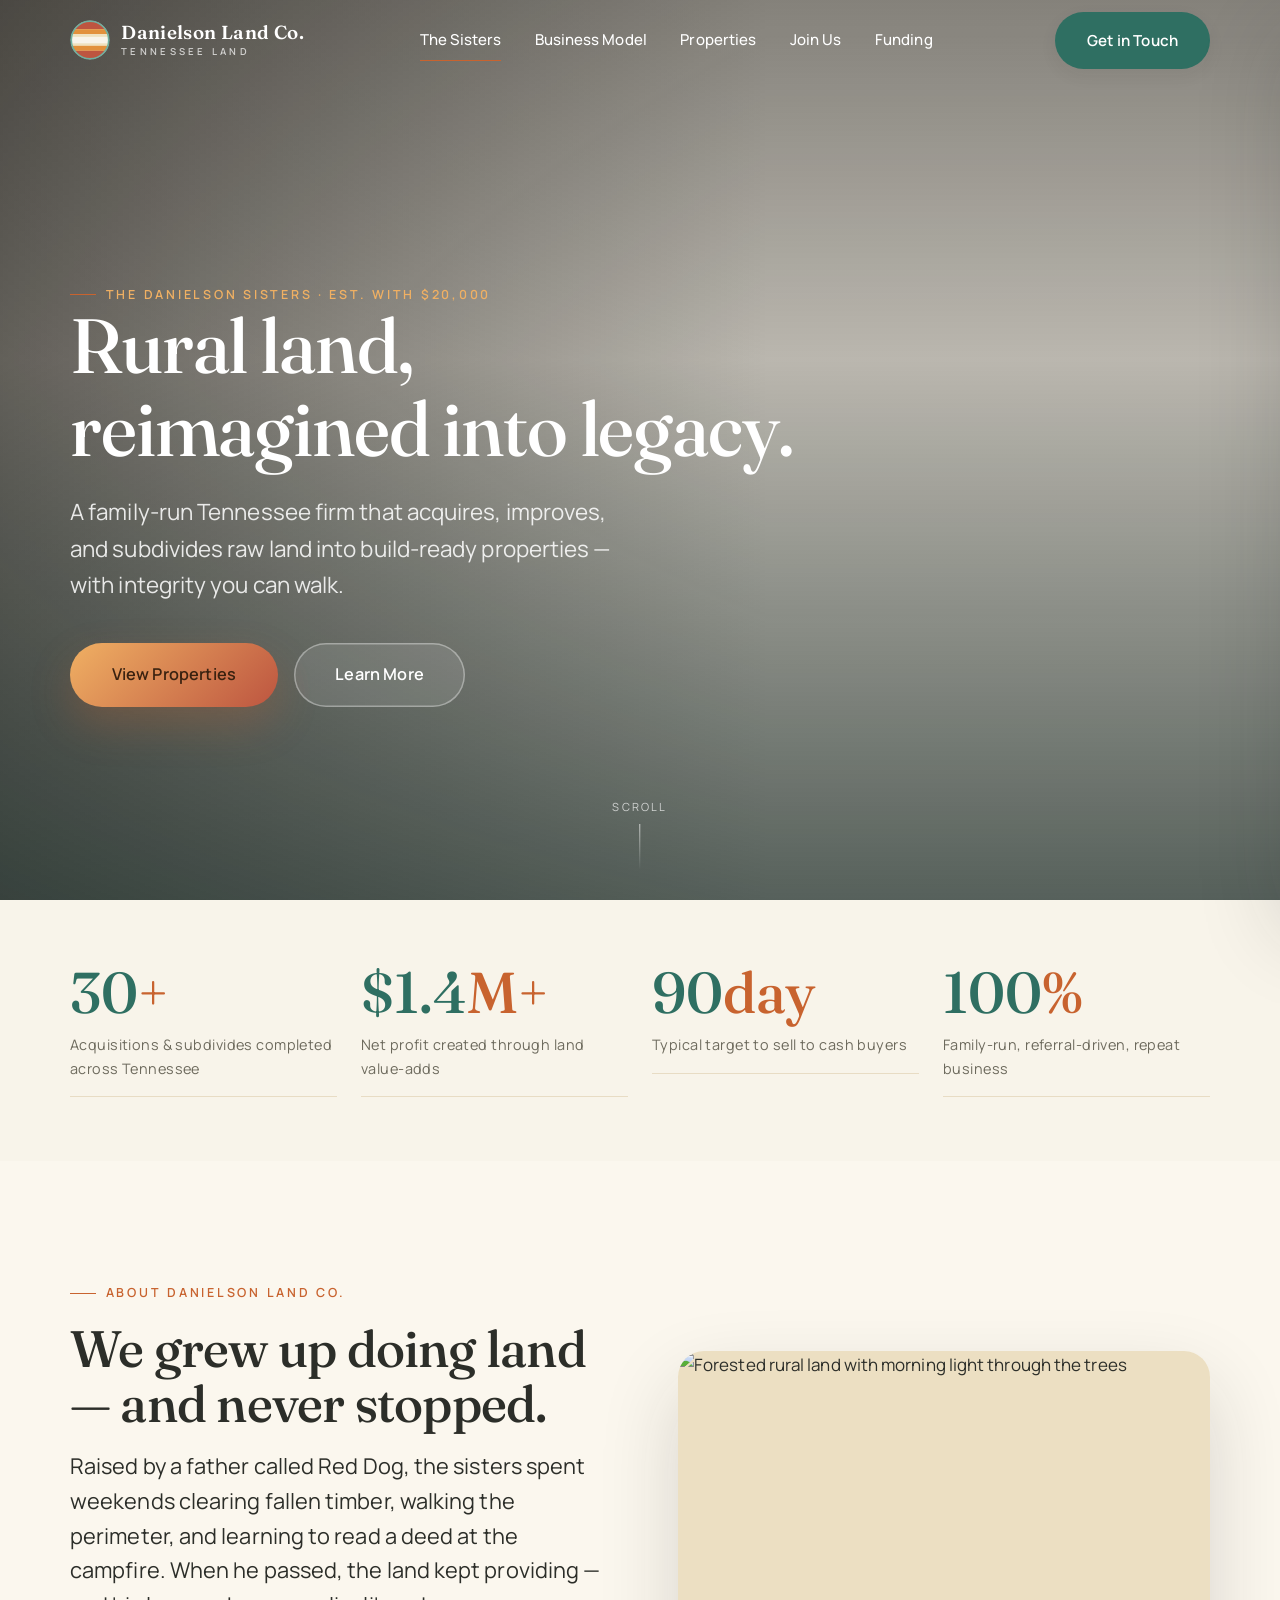
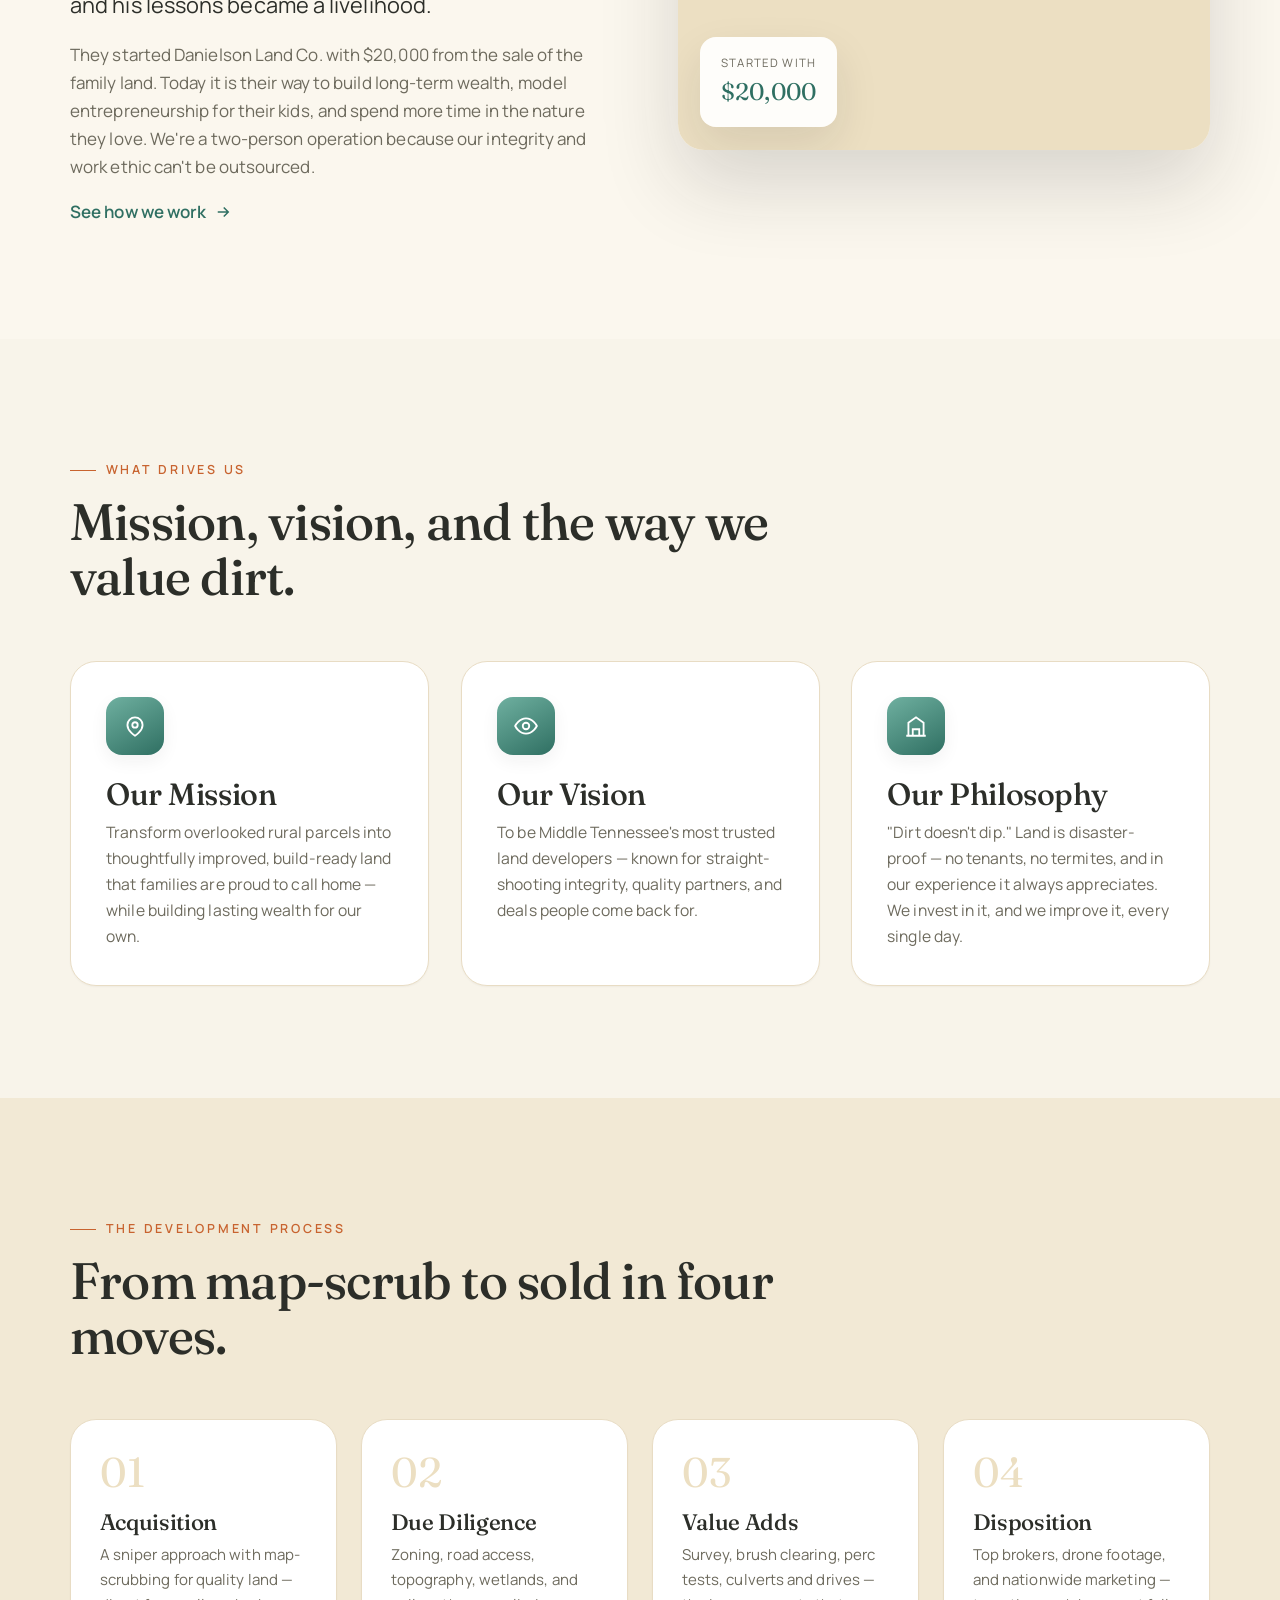
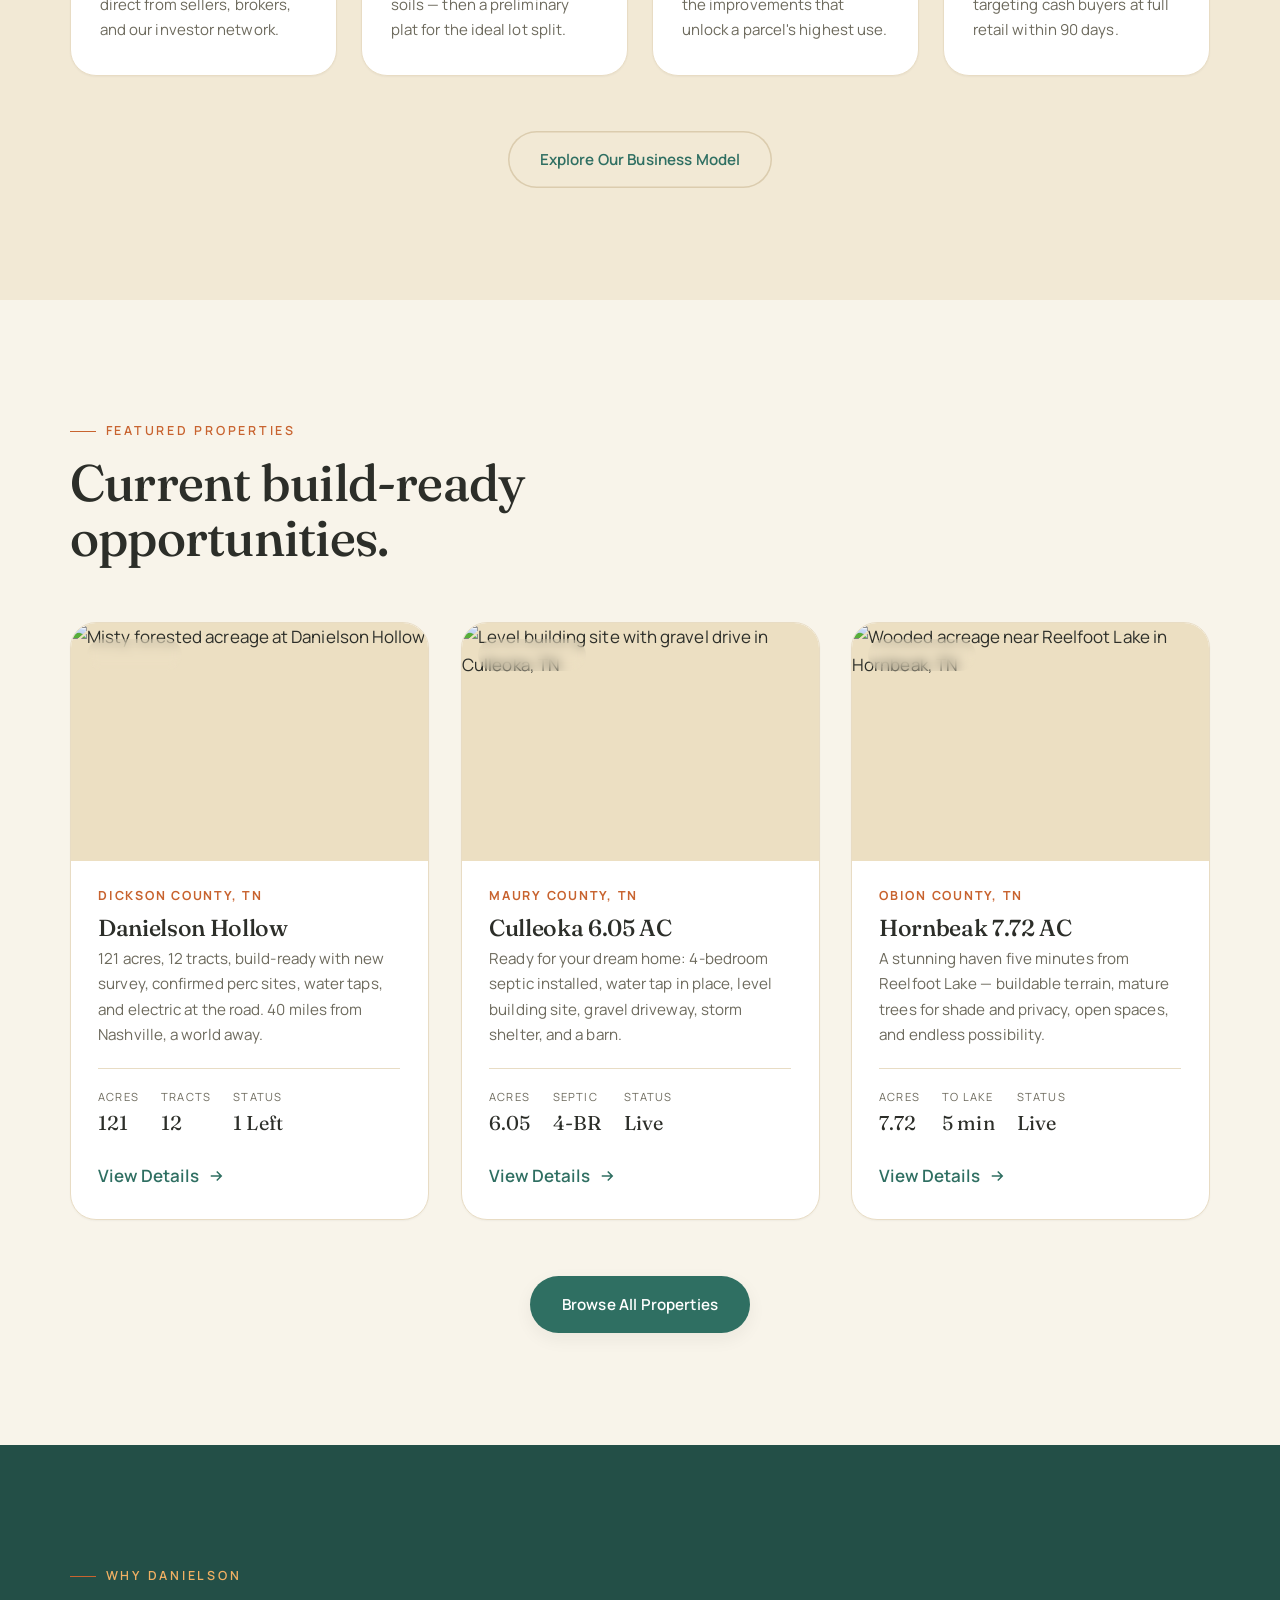
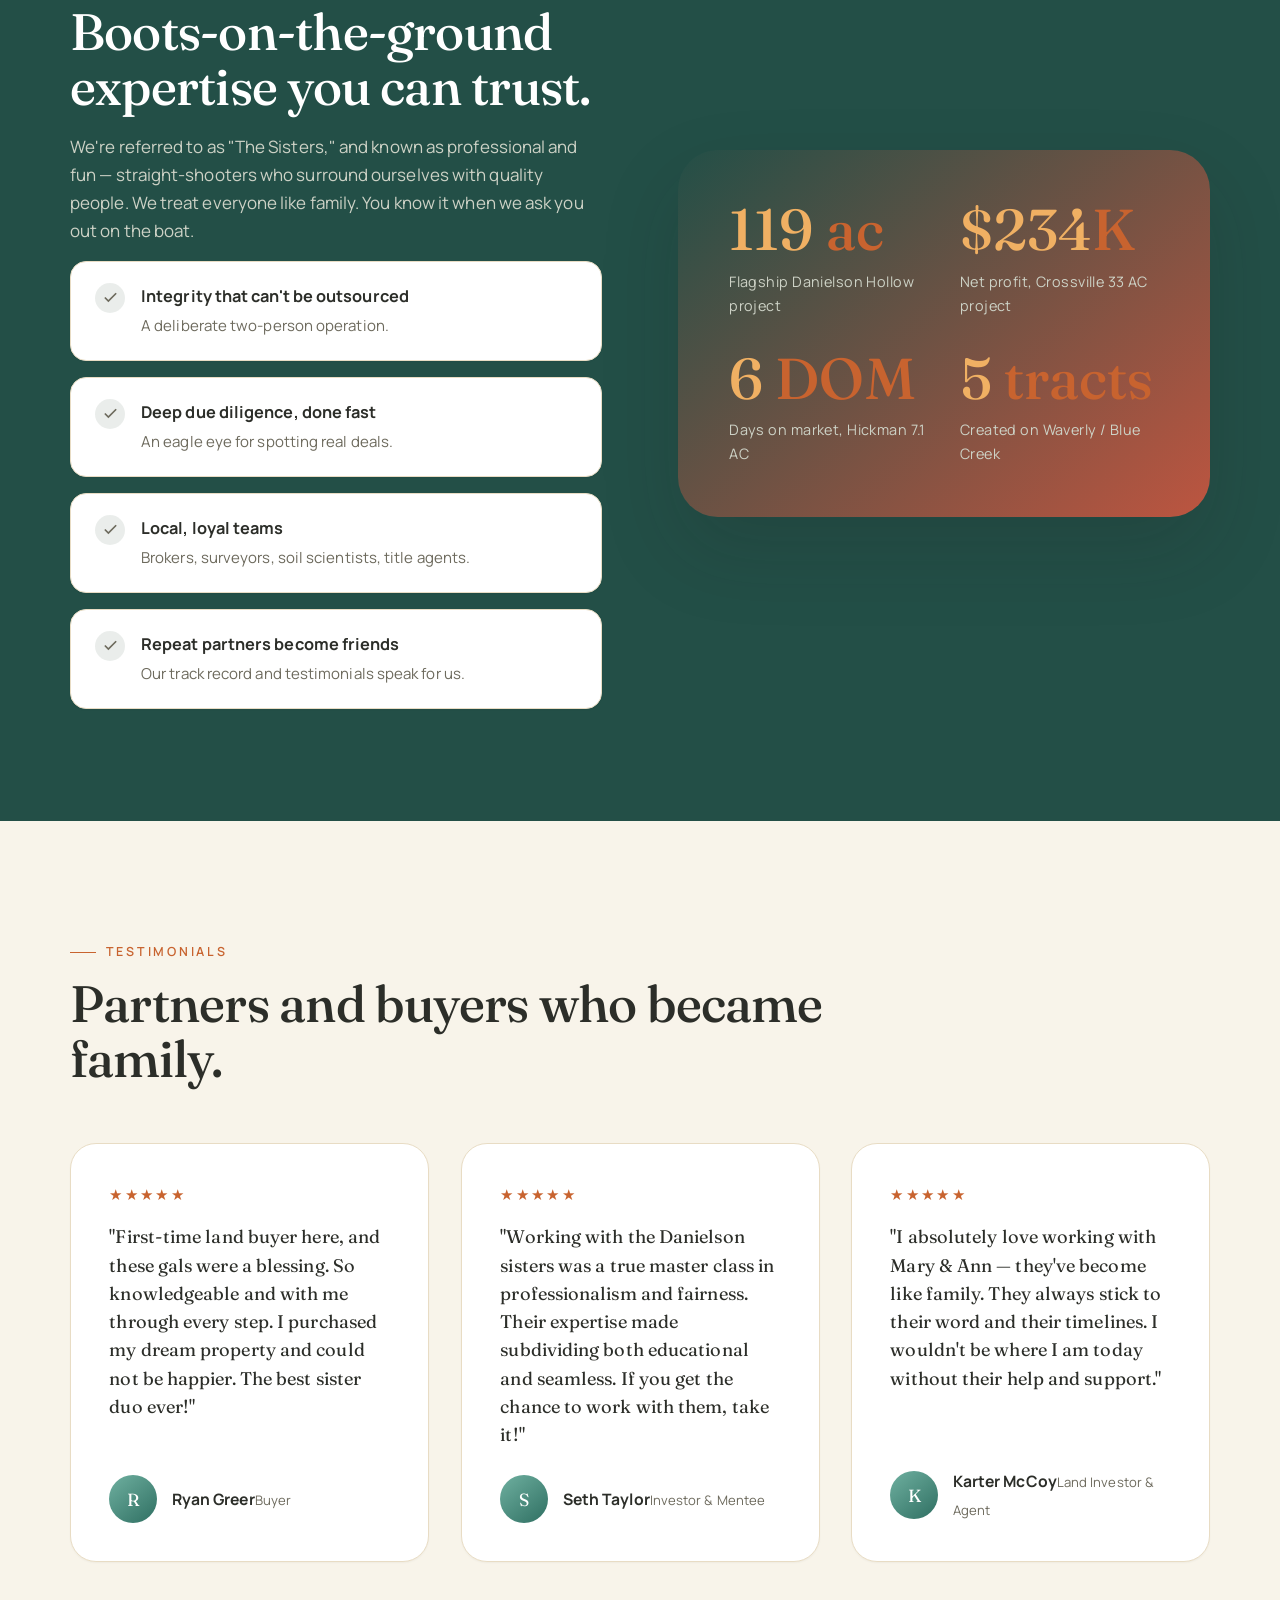
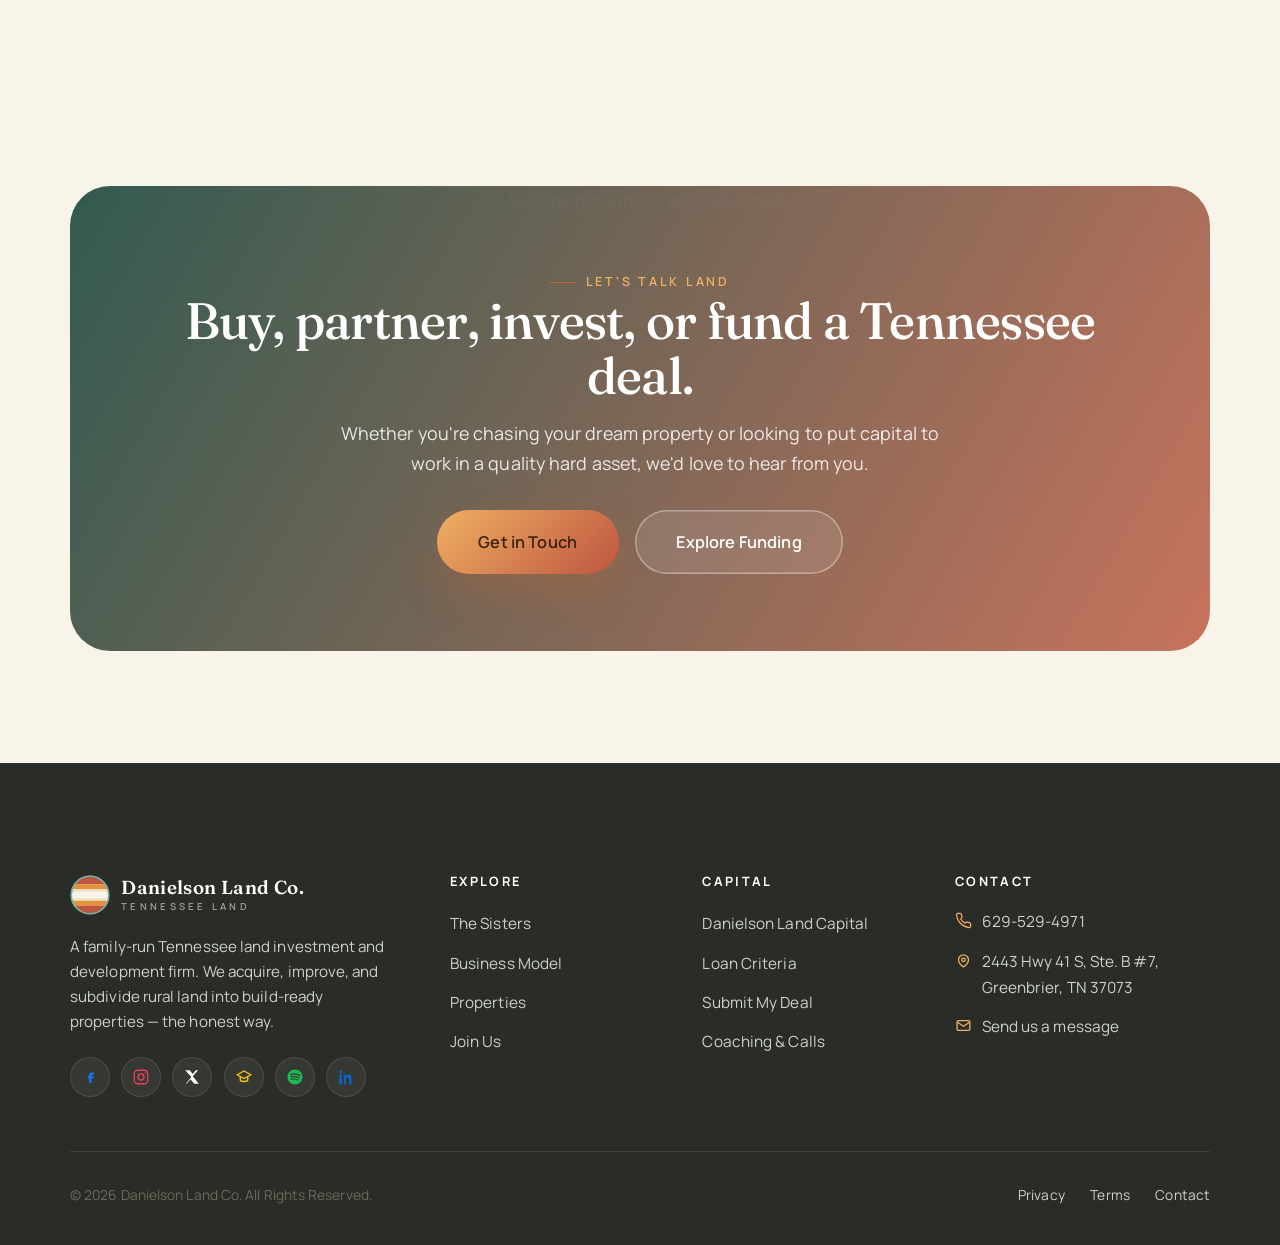
==== commit 41d534bf: "SEO: complete meta tags + sitemap/robots; colored footer icons w/ Spotify & LinkedIn - SEO: add robo" ====
--- a/index.html
+++ b/index.html
@@ -8,6 +8,10 @@
   <title>Danielson Land Co. | Tennessee Land Investors &amp; Developers</title>
   <meta name="description" content="Danielson Land Co. is a family-run Tennessee land investment and development firm. The Danielson Sisters acquire, improve, and subdivide rural land into build-ready properties." />
   <link rel="canonical" href="https://danielsonlandco.com/" />
+  <meta name="robots" content="index, follow, max-image-preview:large, max-snippet:-1, max-video-preview:-1" />
+  <meta name="author" content="The Danielson Sisters — Danielson Land Co." />
+  <meta name="geo.region" content="US-TN" />
+  <meta name="geo.placename" content="Greenbrier, Tennessee" />
   <meta name="theme-color" content="#2f6f62" />
 
   <!-- Open Graph -->
@@ -17,9 +21,15 @@
   <meta property="og:description" content="A family-run Tennessee land investment firm that acquires, improves, and subdivides rural land into build-ready properties." />
   <meta property="og:url" content="https://danielsonlandco.com/" />
   <meta property="og:image" content="https://images.unsplash.com/photo-1500382017468-9049fed747ef?auto=format&fit=crop&w=1200&q=70" />
+  <meta property="og:image:alt" content="Danielson Land Co. — Danielson Land Co." />
+  <meta property="og:locale" content="en_US" />
 
   <!-- Twitter -->
   <meta name="twitter:card" content="summary_large_image" />
+  <meta name="twitter:image" content="https://images.unsplash.com/photo-1500382017468-9049fed747ef?auto=format&fit=crop&w=1200&q=70" />
+  <meta name="twitter:image:alt" content="Danielson Land Co. — Danielson Land Co." />
+  <meta name="twitter:site" content="@landfamgals" />
+  <meta name="twitter:creator" content="@landfamgals" />
   <meta name="twitter:title" content="Danielson Land Co. | Tennessee Land Investors &amp; Developers" />
   <meta name="twitter:description" content="Rural Tennessee land, acquired, improved, and made build-ready by The Danielson Sisters." />
 
@@ -424,10 +434,12 @@
           </a>
           <p>A family-run Tennessee land investment and development firm. We acquire, improve, and subdivide rural land into build-ready properties &mdash; the honest way.</p>
           <div class="footer__social">
-            <a href="https://www.facebook.com/maryann.danielson.3" aria-label="Facebook" target="_blank" rel="noopener"><svg viewBox="0 0 24 24" fill="currentColor"><path d="M14 9h3V6h-3c-2 0-3 1-3 3v2H9v3h2v6h3v-6h2.5l.5-3H14v-1.5c0-.5.3-.5.7-.5H14z"/></svg></a>
-            <a href="https://www.instagram.com/danielsonlandco/" aria-label="Instagram" target="_blank" rel="noopener"><svg viewBox="0 0 24 24" fill="none" stroke="currentColor" stroke-width="1.8"><rect x="3" y="3" width="18" height="18" rx="5"/><circle cx="12" cy="12" r="4"/><circle cx="17.5" cy="6.5" r="1" fill="currentColor" stroke="none"/></svg></a>
-            <a href="https://x.com/landfamgals" aria-label="X / Twitter" target="_blank" rel="noopener"><svg viewBox="0 0 24 24" fill="currentColor"><path d="M17 3h3l-7 8 8 10h-6l-5-6-5 6H4l7-9L3 3h6l4 5 4-5z"/></svg></a>
-            <a href="https://www.skool.com/@mary-ann-danielson-4669?g=landconquest" aria-label="Skool community" target="_blank" rel="noopener"><svg viewBox="0 0 24 24" fill="none" stroke="currentColor" stroke-width="1.8"><path d="M3 9l9-5 9 5-9 5-9-5z"/><path d="M7 11v5c0 1 2 2 5 2s5-1 5-2v-5"/></svg></a>
+            <a class="is-facebook" href="https://www.facebook.com/maryann.danielson.3" aria-label="Facebook" target="_blank" rel="noopener"><svg viewBox="0 0 24 24" fill="currentColor"><path d="M14 9h3V6h-3c-2 0-3 1-3 3v2H9v3h2v6h3v-6h2.5l.5-3H14v-1.5c0-.5.3-.5.7-.5H14z"/></svg></a>
+            <a class="is-instagram" href="https://www.instagram.com/danielsonlandco/" aria-label="Instagram" target="_blank" rel="noopener"><svg viewBox="0 0 24 24" fill="none" stroke="currentColor" stroke-width="1.8"><rect x="3" y="3" width="18" height="18" rx="5"/><circle cx="12" cy="12" r="4"/><circle cx="17.5" cy="6.5" r="1" fill="currentColor" stroke="none"/></svg></a>
+            <a class="is-x" href="https://x.com/landfamgals" aria-label="X / Twitter" target="_blank" rel="noopener"><svg viewBox="0 0 24 24" fill="currentColor"><path d="M17 3h3l-7 8 8 10h-6l-5-6-5 6H4l7-9L3 3h6l4 5 4-5z"/></svg></a>
+            <a class="is-skool" href="https://www.skool.com/@mary-ann-danielson-4669?g=landconquest" aria-label="Skool community" target="_blank" rel="noopener"><svg viewBox="0 0 24 24" fill="none" stroke="currentColor" stroke-width="1.8"><path d="M3 9l9-5 9 5-9 5-9-5z"/><path d="M7 11v5c0 1 2 2 5 2s5-1 5-2v-5"/></svg></a>
+            <a class="is-spotify" href="https://open.spotify.com/playlist/2AO0R544Rkf9dMDzfJlCcm?si=7cb0491d0d274e46" aria-label="Spotify playlist" target="_blank" rel="noopener"><svg viewBox="0 0 24 24" fill="currentColor"><path d="M12 2C6.48 2 2 6.48 2 12s4.48 10 10 10 10-4.48 10-10S17.52 2 12 2zm4.6 14.42a.62.62 0 01-.86.21c-2.35-1.44-5.3-1.76-8.79-.96a.62.62 0 11-.28-1.21c3.8-.87 7.07-.5 9.71 1.11a.62.62 0 01.22.85zm1.23-2.74a.78.78 0 01-1.07.26c-2.69-1.65-6.79-2.13-9.97-1.17a.78.78 0 11-.45-1.49c3.63-1.1 8.15-.56 11.24 1.33a.78.78 0 01.25 1.07zm.11-2.85C14.73 8.96 9.5 8.78 6.42 9.71a.93.93 0 11-.54-1.78c3.53-1.07 9.31-.86 12.99 1.32a.93.93 0 01-.95 1.6z"/></svg></a>
+            <a class="is-linkedin" href="#" aria-label="LinkedIn" rel="noopener"><svg viewBox="0 0 24 24" fill="currentColor"><path d="M6.94 5A1.94 1.94 0 113.06 5a1.94 1.94 0 013.88 0zM3.32 8.4h3.24V22H3.32zM9.16 8.4h3.1v1.85h.05c.43-.82 1.5-1.68 3.08-1.68 3.29 0 3.9 2.17 3.9 4.98V22h-3.24v-6.02c0-1.44-.03-3.28-2-3.28-2 0-2.31 1.56-2.31 3.17V22H9.16z"/></svg></a>
           </div>
         </div>
 
--- a/css/style.css
+++ b/css/style.css
@@ -965,8 +965,26 @@
   border: 1px solid rgba(255,255,255,0.10);
   transition: background 0.3s, transform 0.3s, border-color 0.3s;
 }
-.footer__social a:hover { background: var(--color-primary); transform: translateY(-3px); border-color: var(--color-primary); }
-.footer__social svg { width: 18px; height: 18px; color: #fff; }
+.footer__social a:hover { transform: translateY(-3px); }
+.footer__social svg { width: 18px; height: 18px; color: #fff; transition: color 0.3s; }
+
+/* Brand-colored social icons */
+.footer__social a.is-facebook  svg { color: #1877F2; }
+.footer__social a.is-instagram svg { color: #E4405F; }
+.footer__social a.is-x         svg { color: #ffffff; }
+.footer__social a.is-skool     svg { color: #F5C518; }
+.footer__social a.is-spotify   svg { color: #1DB954; }
+.footer__social a.is-linkedin  svg { color: #0A66C2; }
+
+/* Hover: fill the chip with the brand color, icon turns white */
+.footer__social a.is-facebook:hover  { background: #1877F2; border-color: #1877F2; }
+.footer__social a.is-instagram:hover { background: #E4405F; border-color: #E4405F; }
+.footer__social a.is-x:hover         { background: #000000; border-color: #333333; }
+.footer__social a.is-skool:hover     { background: #F5C518; border-color: #F5C518; }
+.footer__social a.is-spotify:hover   { background: #1DB954; border-color: #1DB954; }
+.footer__social a.is-linkedin:hover  { background: #0A66C2; border-color: #0A66C2; }
+.footer__social a:hover svg          { color: #fff; }
+.footer__social a.is-skool:hover svg { color: #1a1a1a; }
 .footer__bottom {
   display: flex; justify-content: space-between; align-items: center; gap: 1.5rem; flex-wrap: wrap;
   padding-top: 2rem;
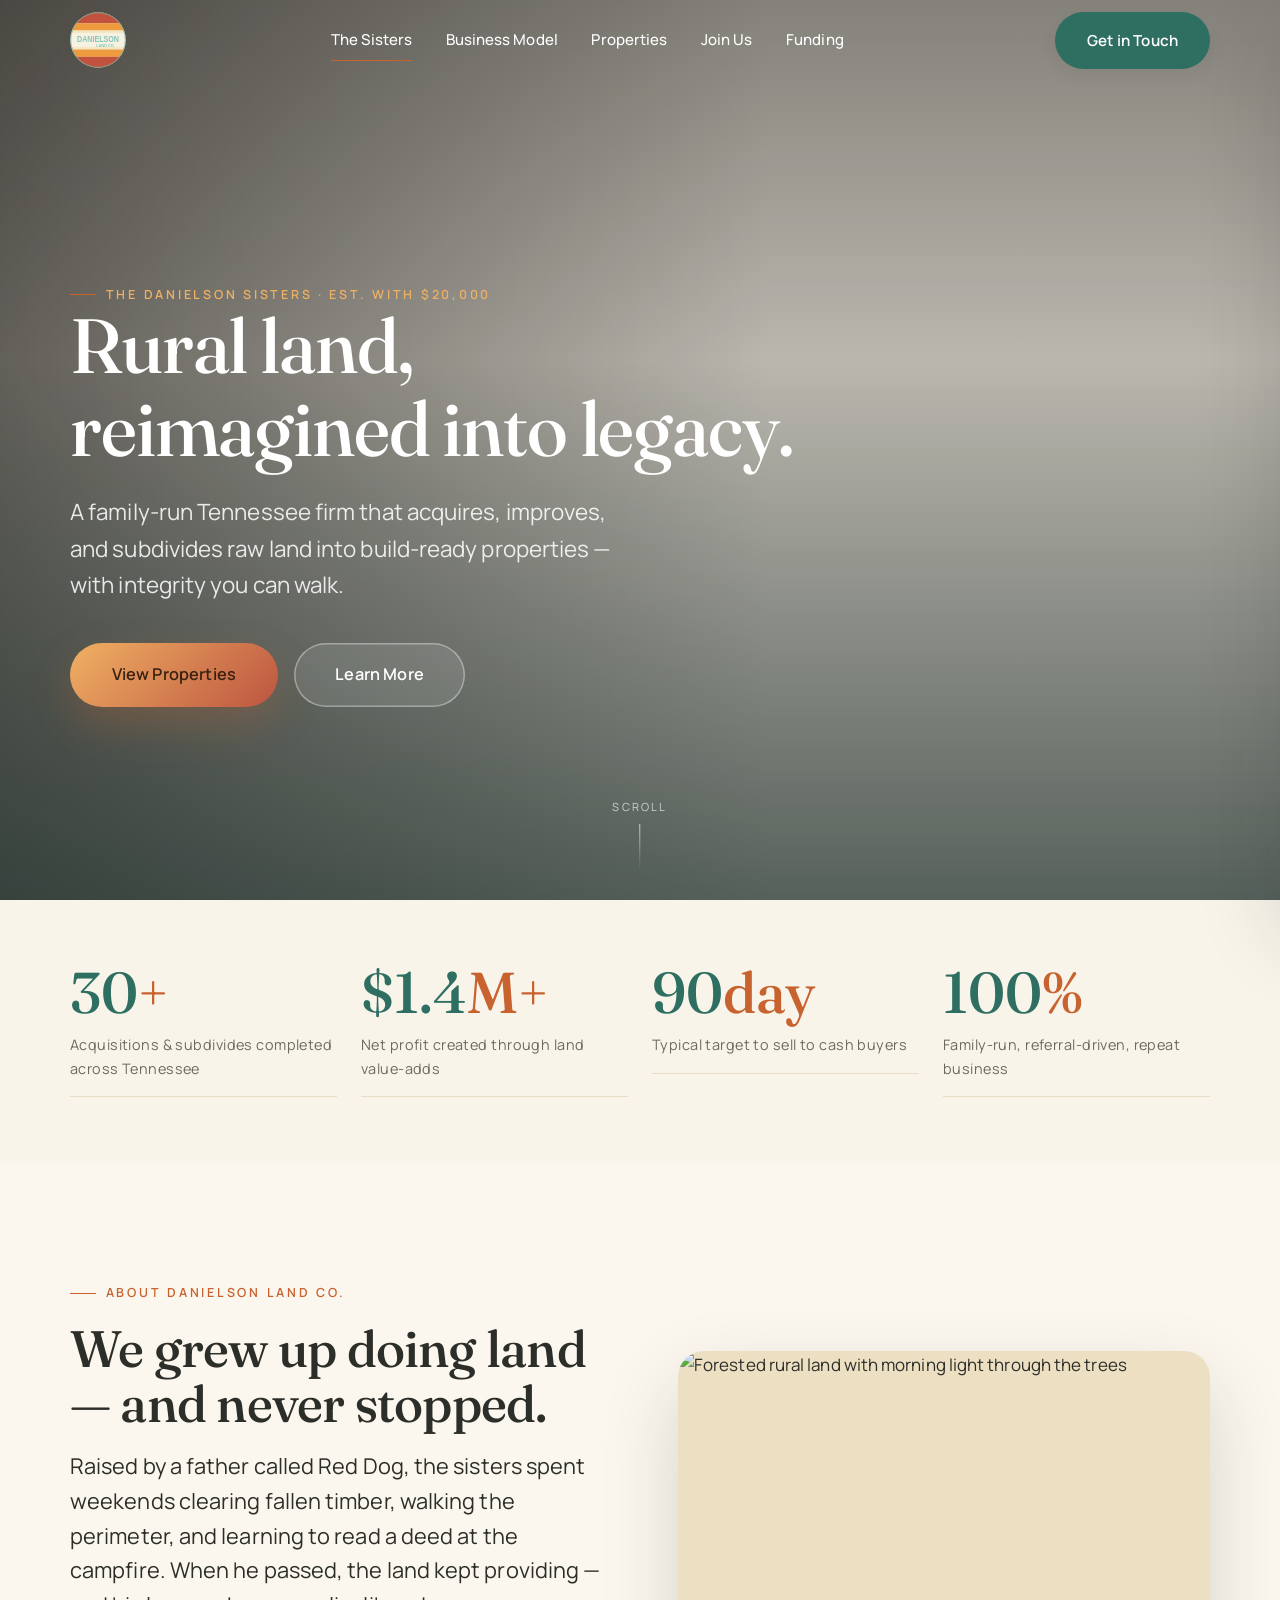
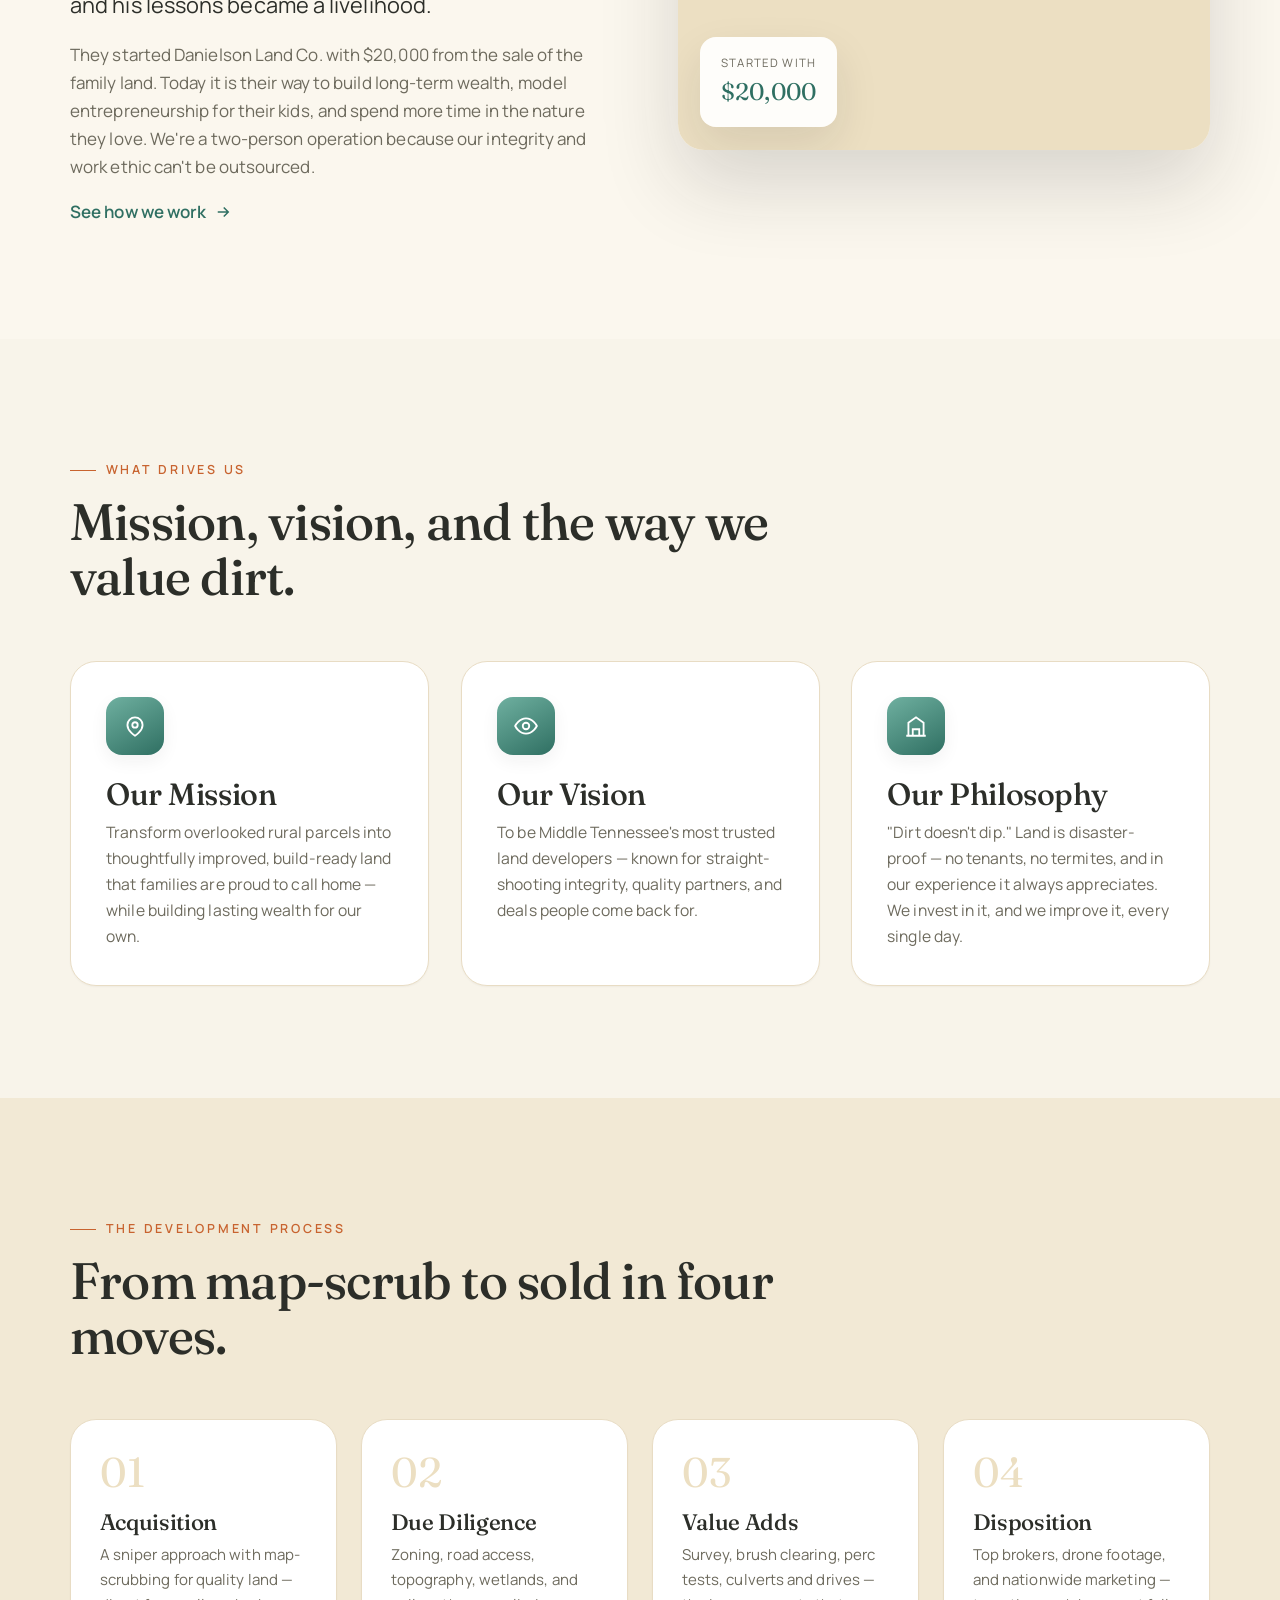
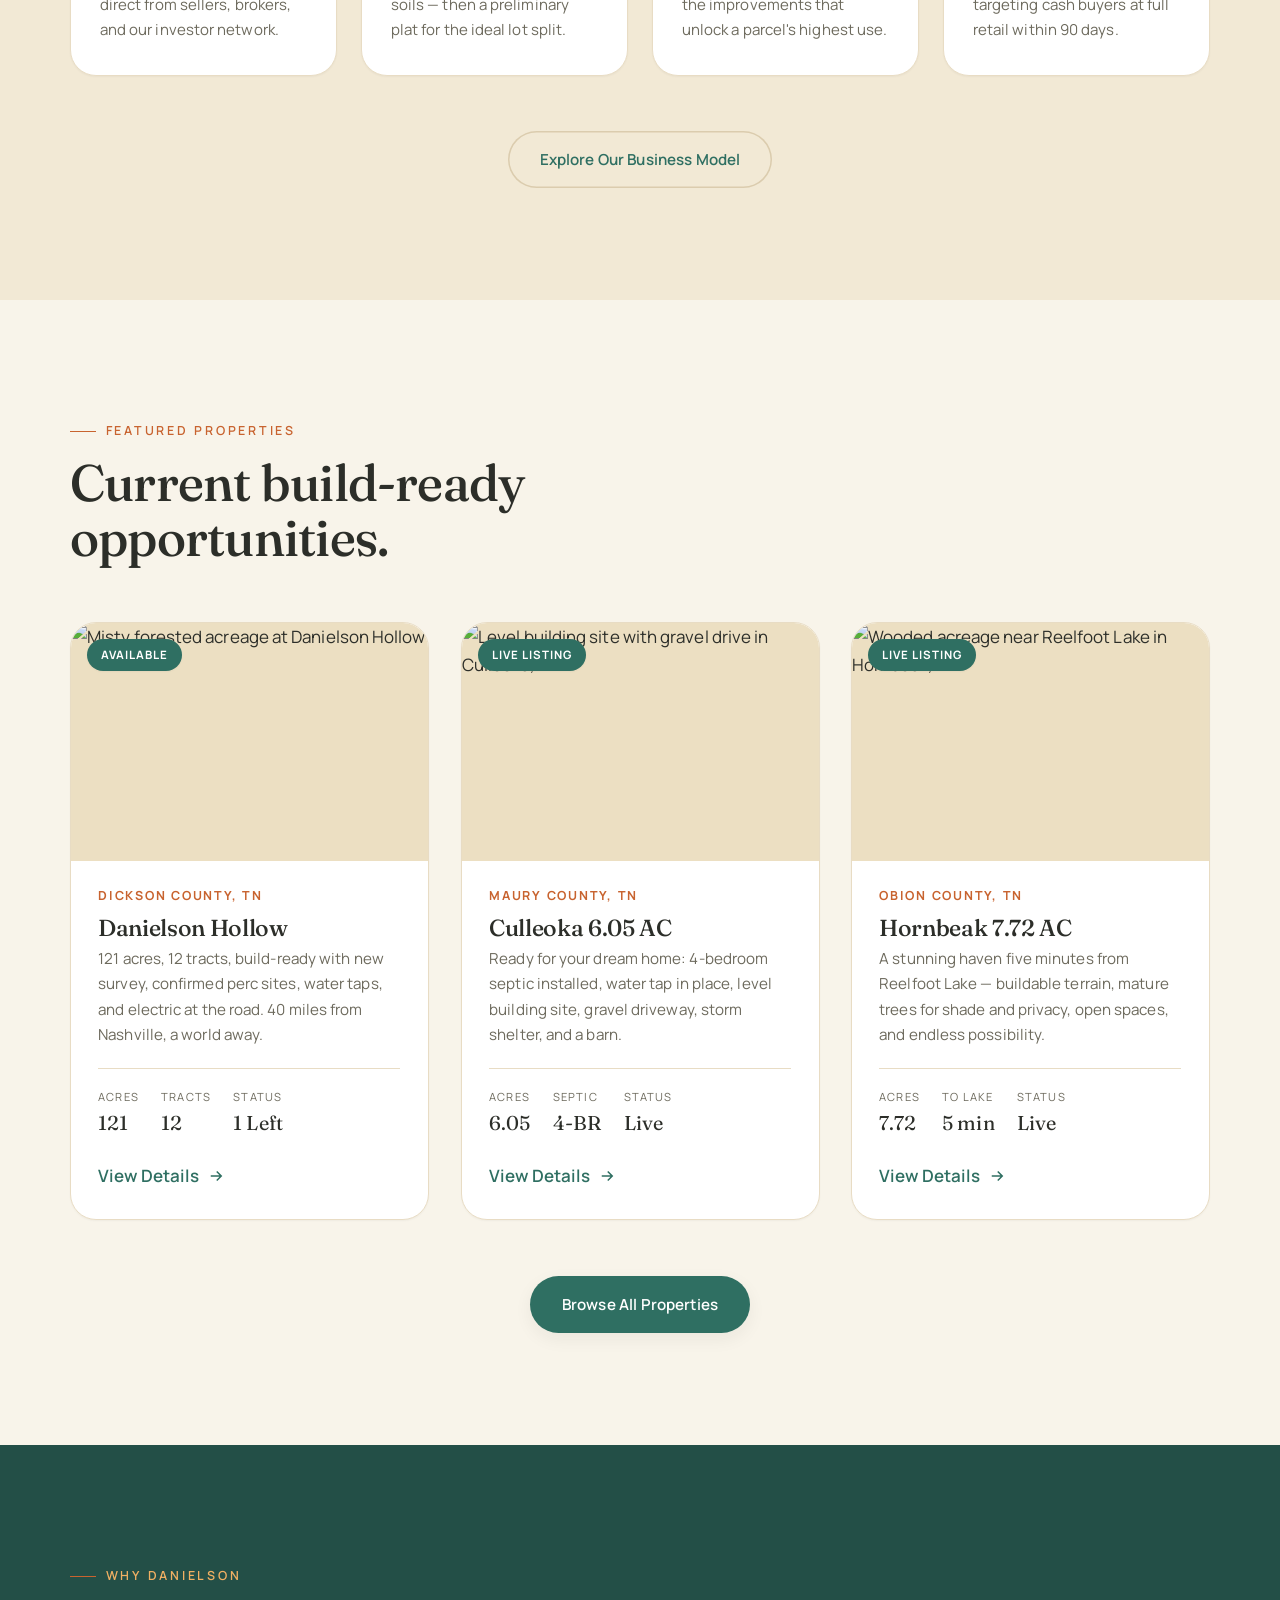
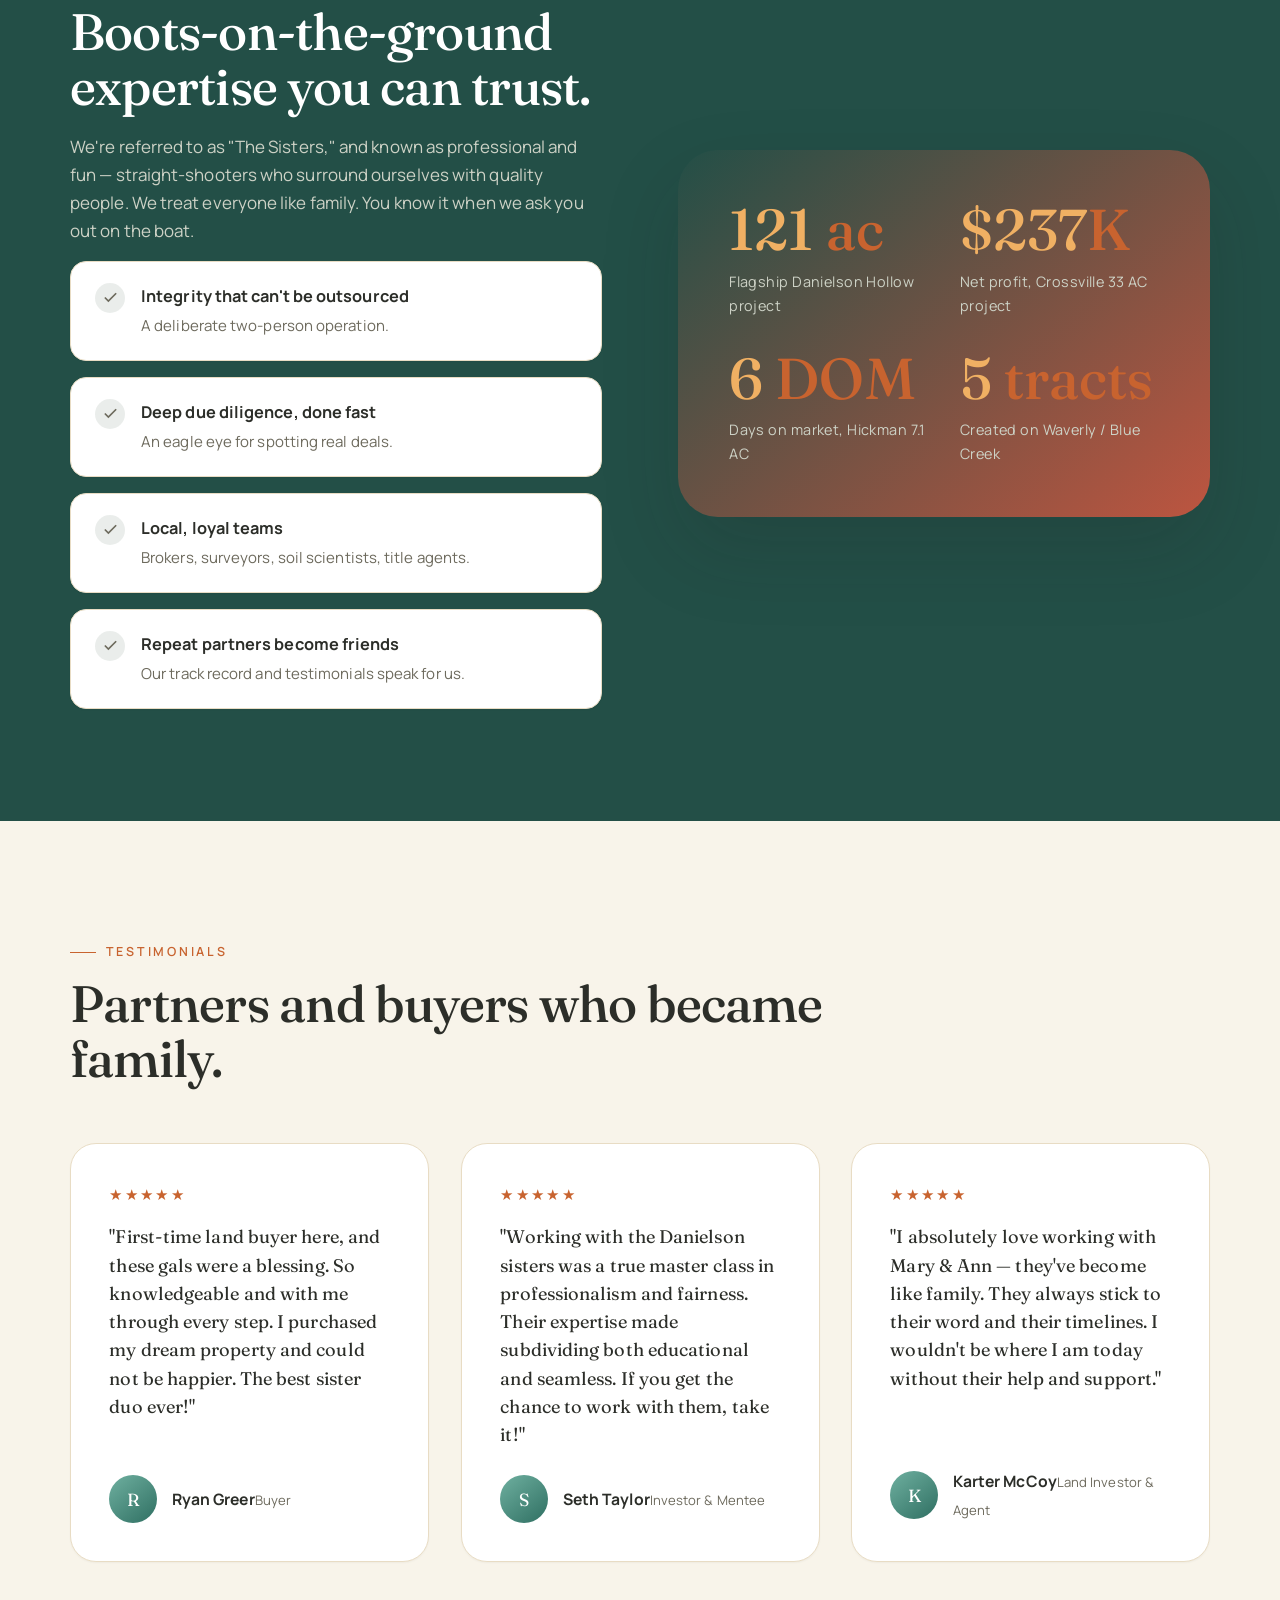
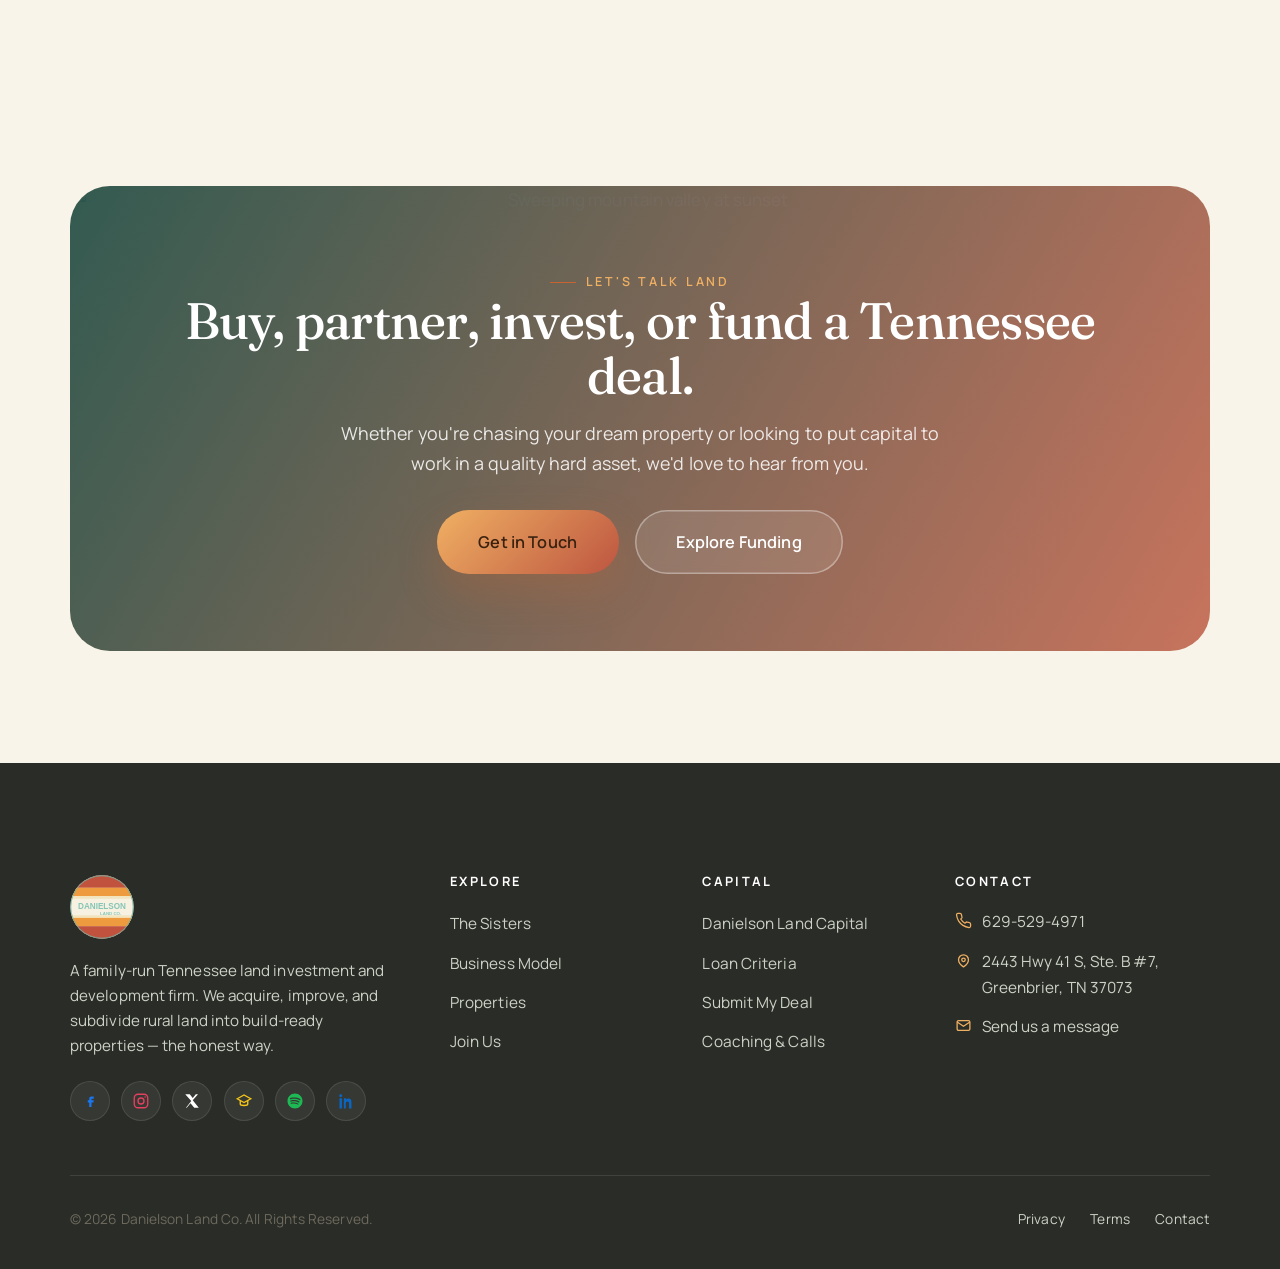
==== commit 3f3a4f2b: "Update site logo to the Danielson Land Co. sunset badge Replace the simplified brand mark and separa" ====
--- a/index.html
+++ b/index.html
@@ -71,9 +71,8 @@
   <header class="nav is-light" id="nav">
     <div class="nav__inner">
       <a class="brand" href="index.html" aria-label="Danielson Land Co. home">
-        <svg class="brand__mark" viewBox="0 0 48 48" xmlns="http://www.w3.org/2000/svg" aria-hidden="true"><defs><clipPath id="dlcmark3"><circle cx="24" cy="24" r="23"/></clipPath></defs><g clip-path="url(#dlcmark3)"><rect x="0" y="0" width="48" height="48" fill="#f8f4ea"/><rect x="0" y="1" width="48" height="10" fill="#bd5540"/><rect x="0" y="11" width="48" height="6" fill="#e2913c"/><rect x="0" y="17" width="48" height="3.2" fill="#efe1be"/><rect x="0" y="28" width="48" height="3.2" fill="#efe1be"/><rect x="0" y="31" width="48" height="6" fill="#e2913c"/><rect x="0" y="37" width="48" height="10" fill="#bd5540"/></g><circle cx="24" cy="24" r="22.5" fill="none" stroke="#6fb0a0" stroke-width="2"/></svg>
-        <span class="brand__text">Danielson Land Co.<small>Tennessee Land</small></span>
-      </a>
+            <img class="brand__logo" src="images/logo.svg" alt="Danielson Land Co. — Tennessee Land" width="56" height="56" />
+          </a>
 
       <nav class="nav__links" aria-label="Primary">
         <a href="index.html" aria-current="page">The Sisters</a>
@@ -429,8 +428,7 @@
       <div class="footer__top">
         <div class="footer__brand">
           <a class="brand" href="index.html" aria-label="Danielson Land Co. home">
-            <svg class="brand__mark" viewBox="0 0 48 48" xmlns="http://www.w3.org/2000/svg" aria-hidden="true"><defs><clipPath id="dlcmark4"><circle cx="24" cy="24" r="23"/></clipPath></defs><g clip-path="url(#dlcmark4)"><rect x="0" y="0" width="48" height="48" fill="#f8f4ea"/><rect x="0" y="1" width="48" height="10" fill="#bd5540"/><rect x="0" y="11" width="48" height="6" fill="#e2913c"/><rect x="0" y="17" width="48" height="3.2" fill="#efe1be"/><rect x="0" y="28" width="48" height="3.2" fill="#efe1be"/><rect x="0" y="31" width="48" height="6" fill="#e2913c"/><rect x="0" y="37" width="48" height="10" fill="#bd5540"/></g><circle cx="24" cy="24" r="22.5" fill="none" stroke="#6fb0a0" stroke-width="2"/></svg>
-            <span class="brand__text">Danielson Land Co.<small>Tennessee Land</small></span>
+            <img class="brand__logo" src="images/logo.svg" alt="Danielson Land Co. — Tennessee Land" width="56" height="56" />
           </a>
           <p>A family-run Tennessee land investment and development firm. We acquire, improve, and subdivide rural land into build-ready properties &mdash; the honest way.</p>
           <div class="footer__social">
--- a/css/style.css
+++ b/css/style.css
@@ -339,6 +339,8 @@
 /* Brand */
 .brand { display: flex; align-items: center; gap: 0.7rem; z-index: 2; }
 .brand__mark { width: 40px; height: 40px; flex: none; }
+.brand__logo { width: 56px; height: 56px; flex: none; display: block; }
+.footer__brand .brand__logo { width: 64px; height: 64px; }
 .brand__text {
   font-family: var(--font-display);
   font-weight: 600;
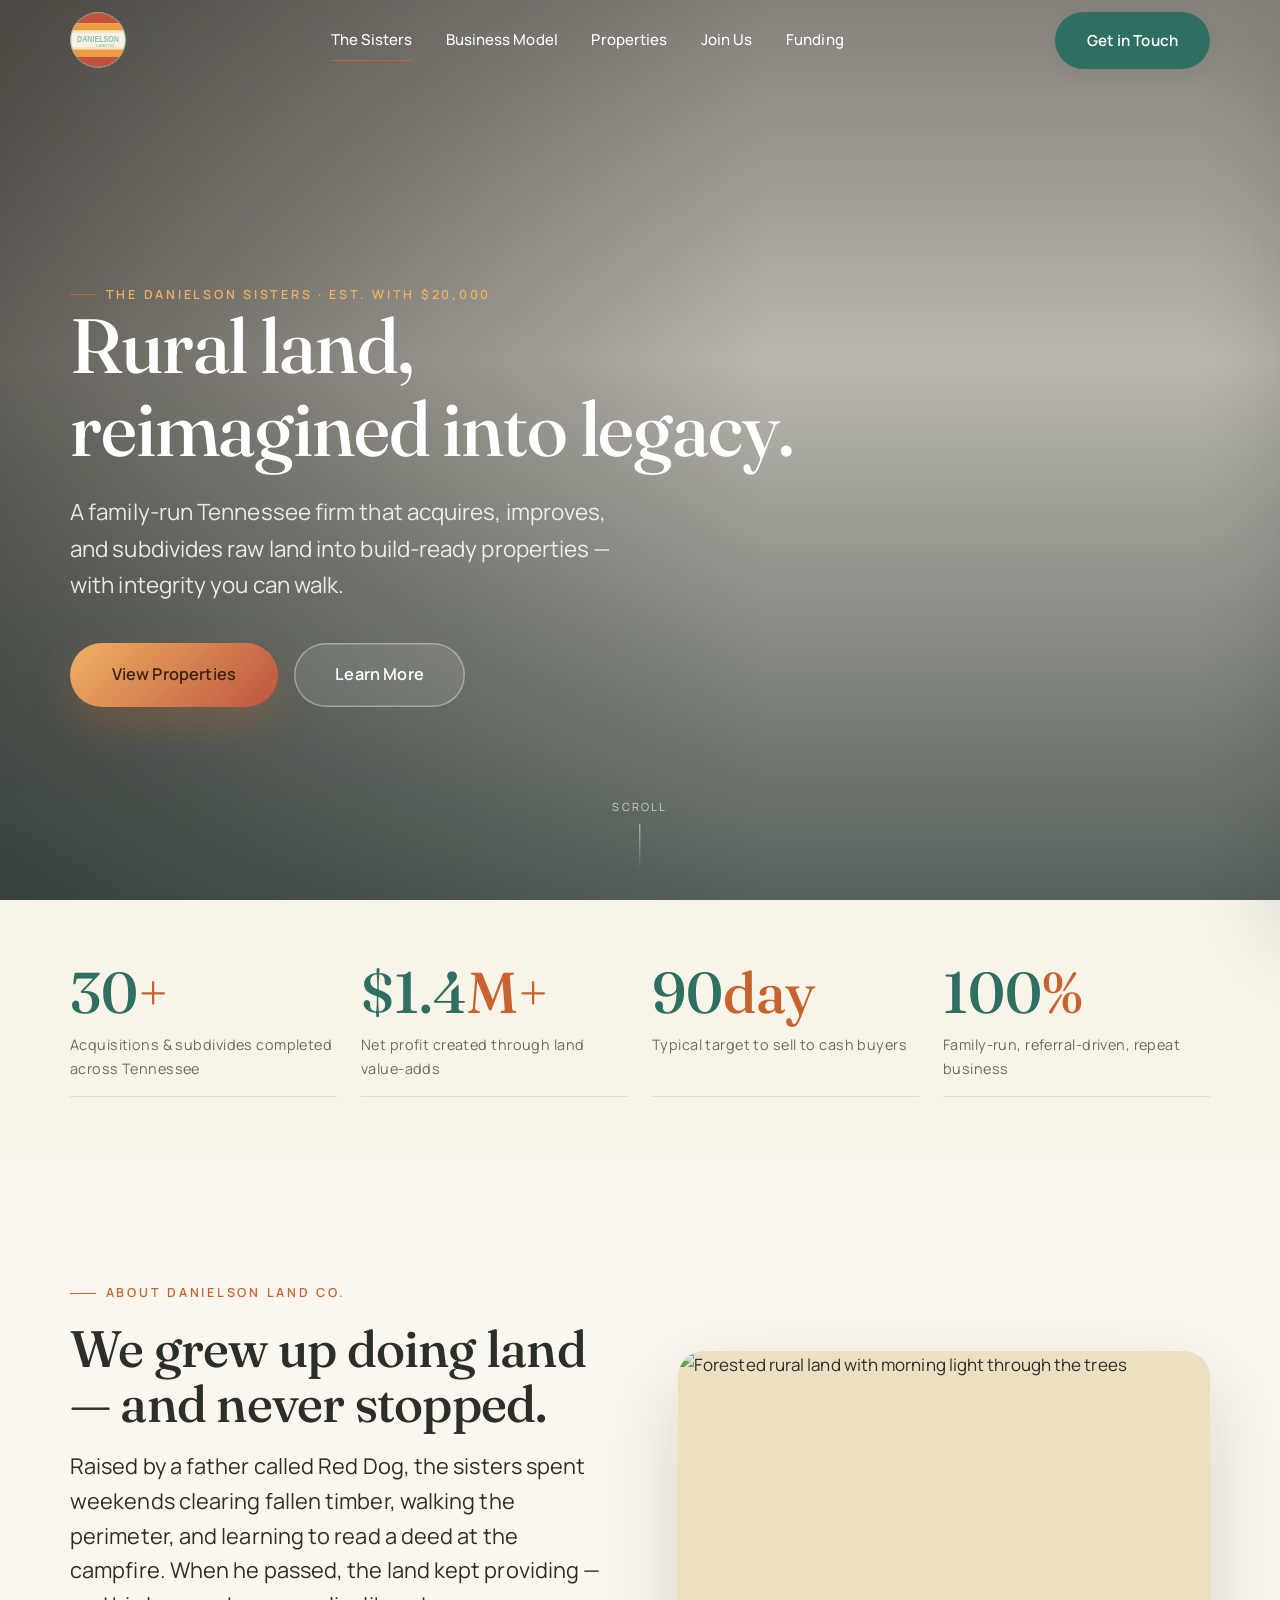
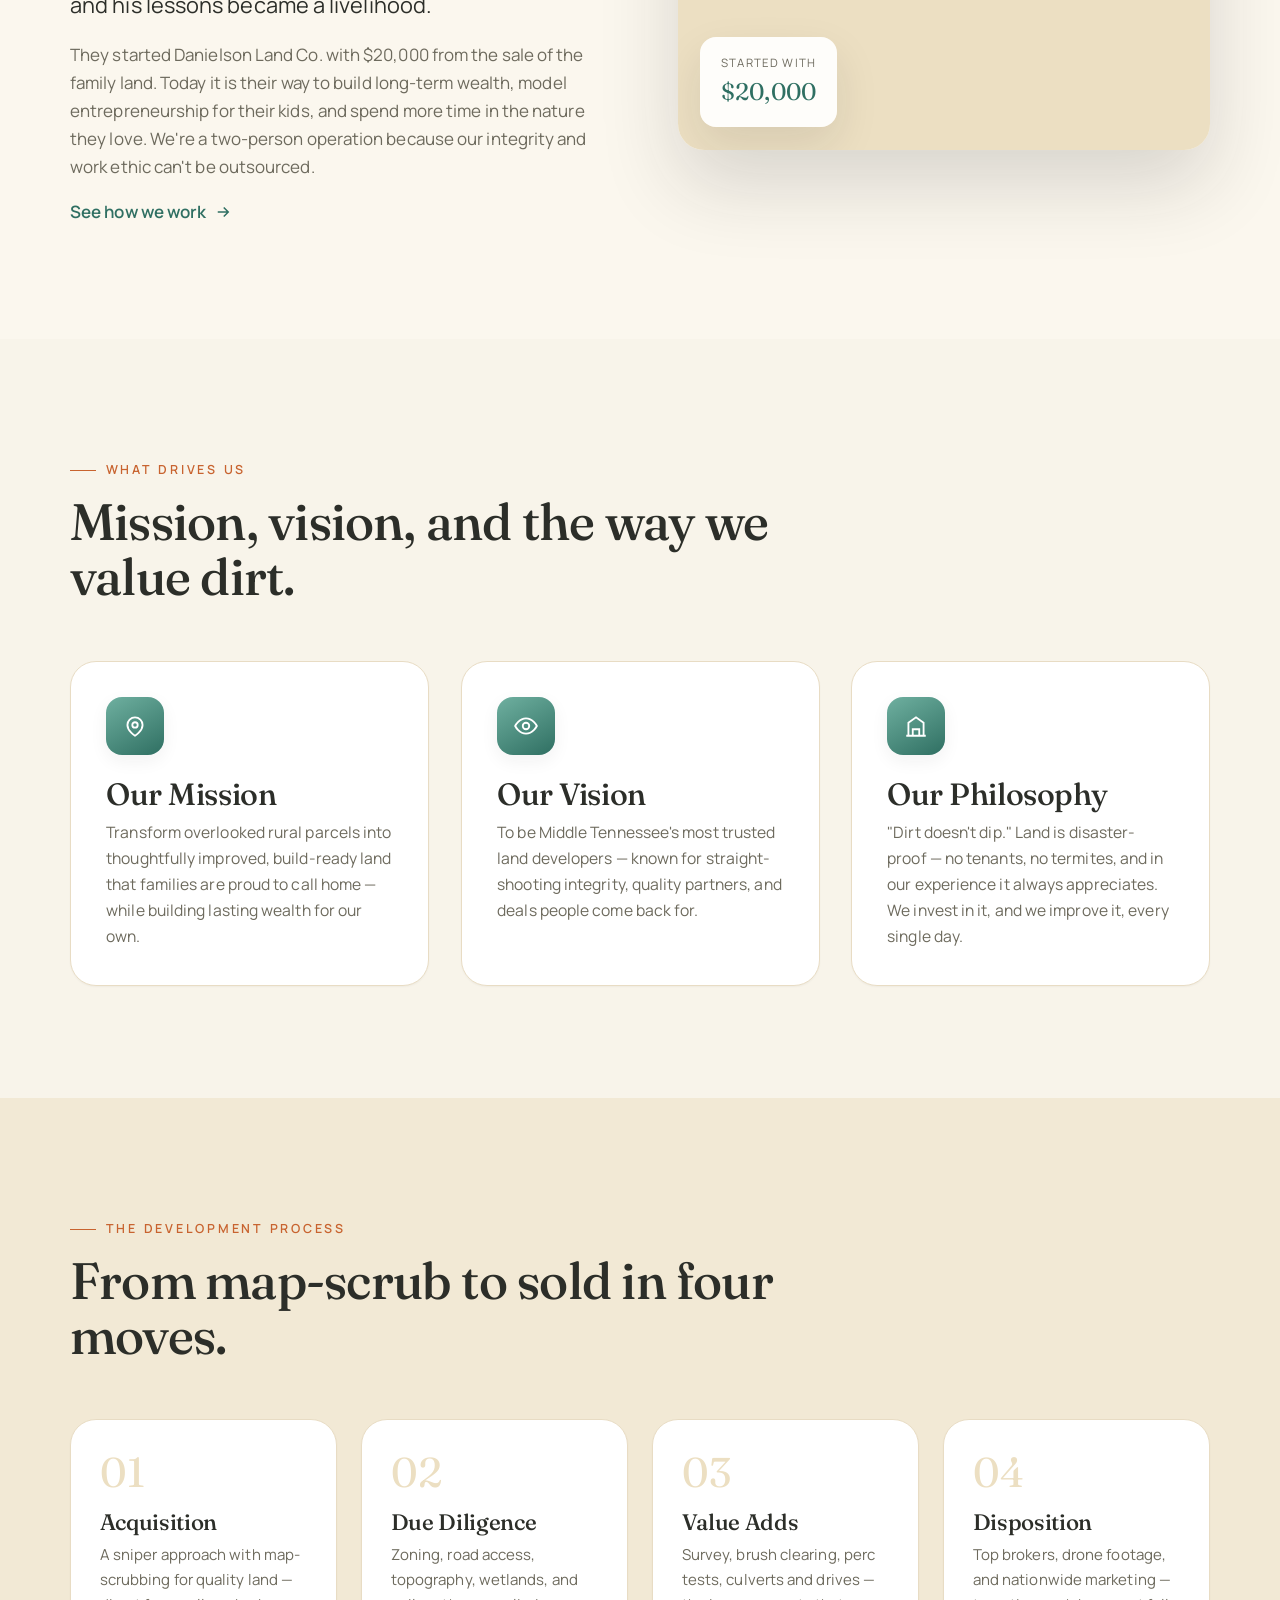
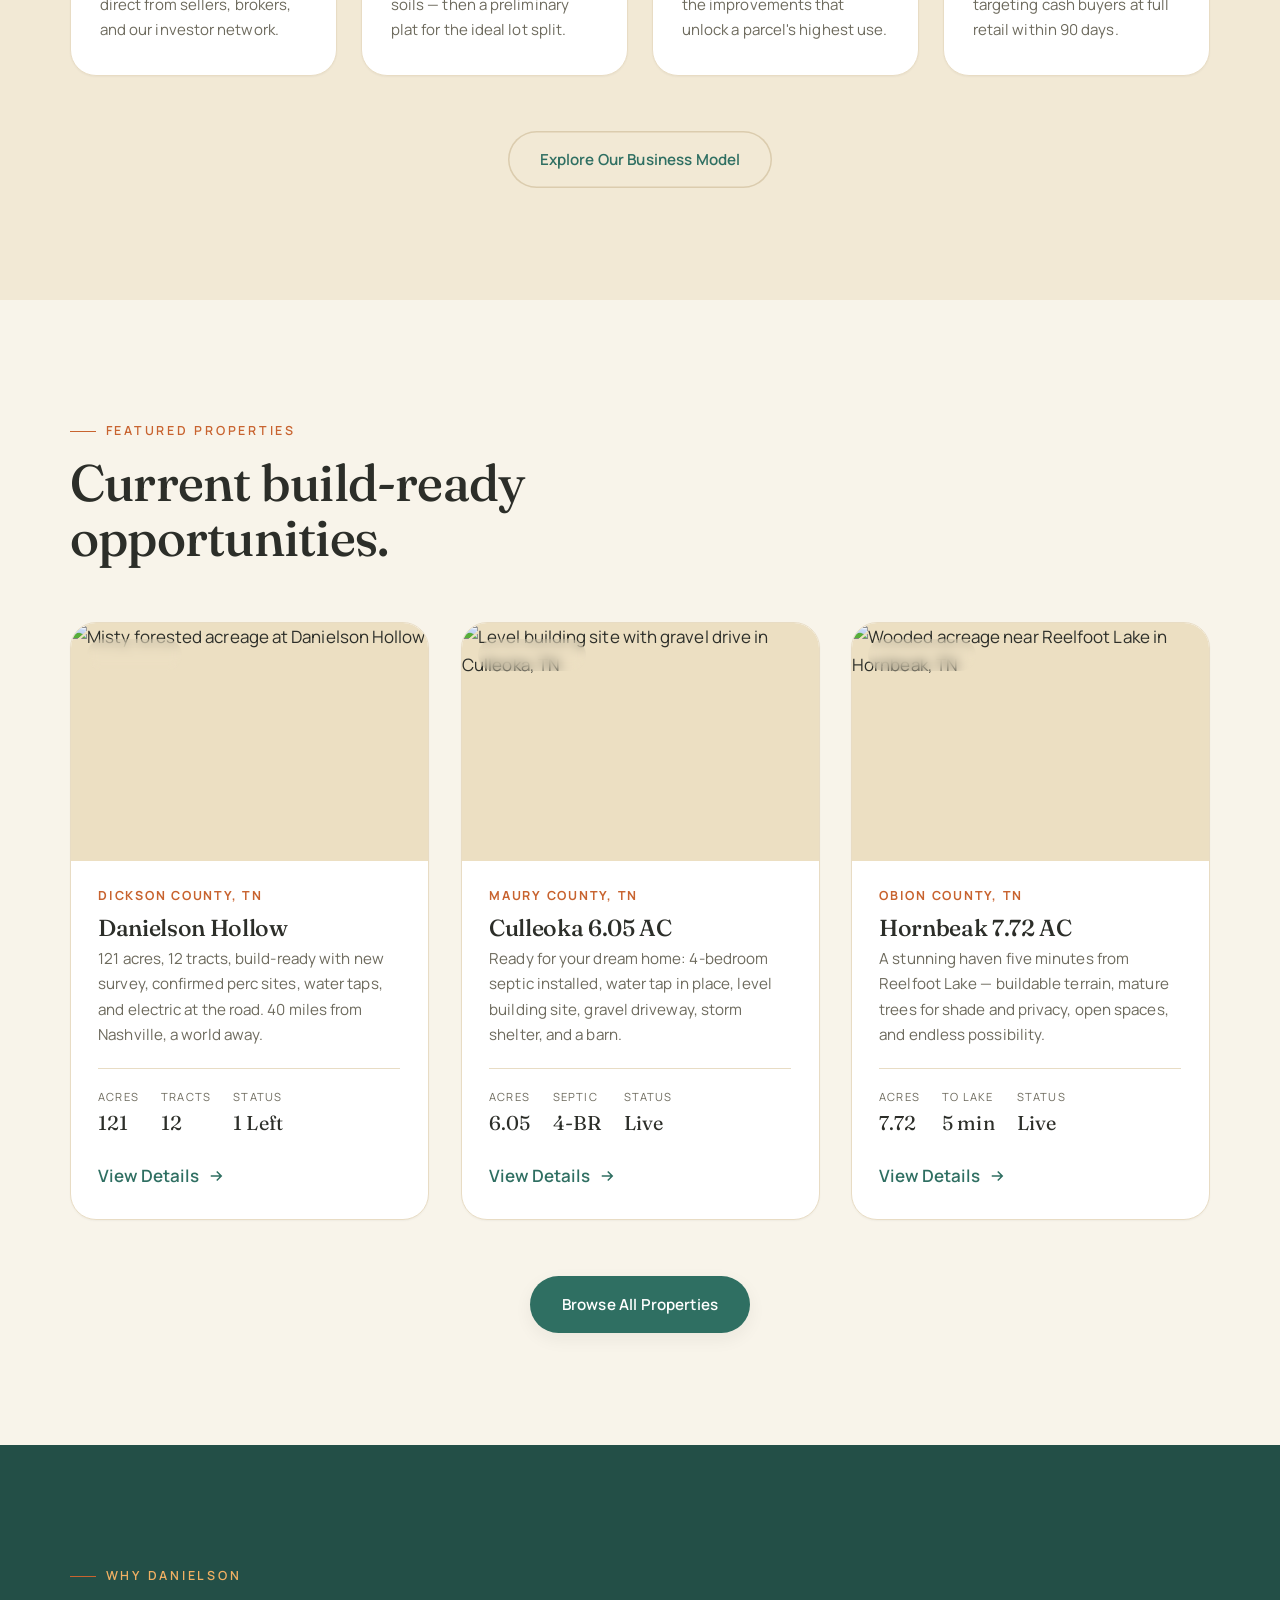
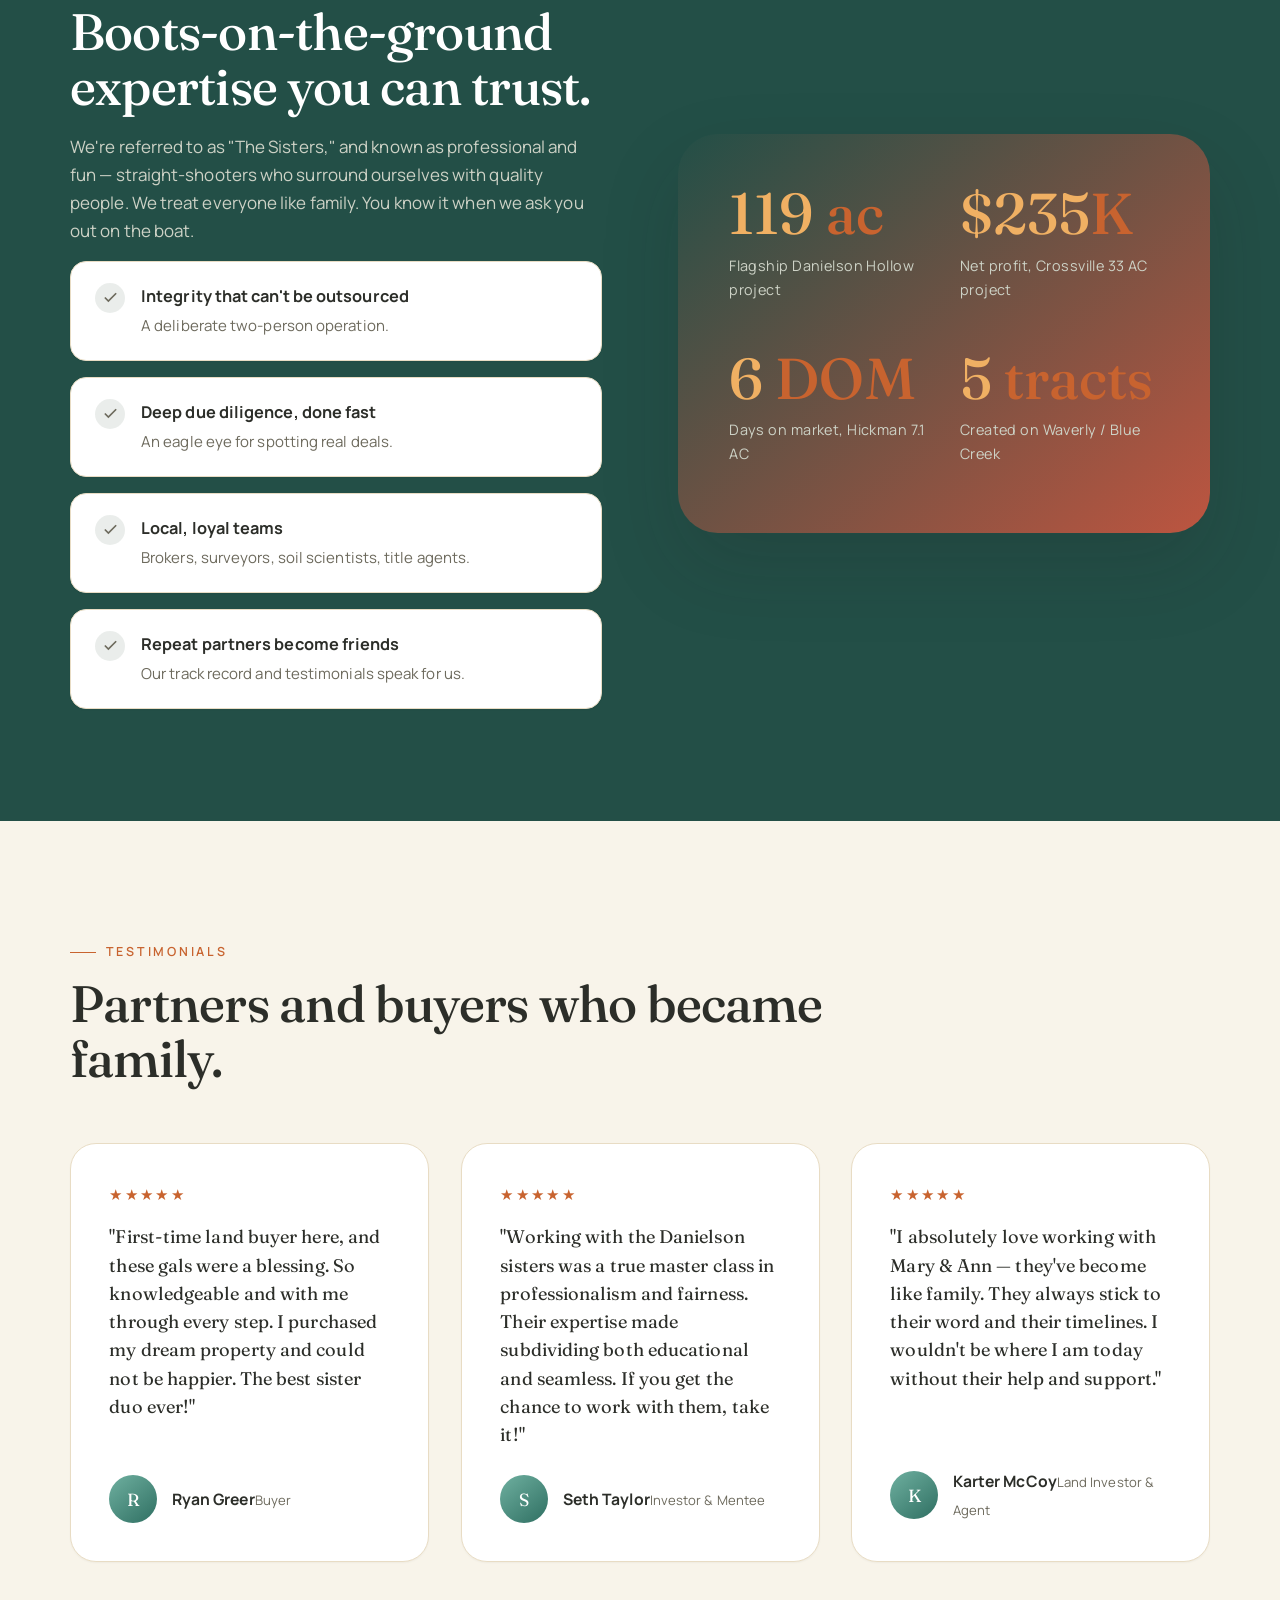
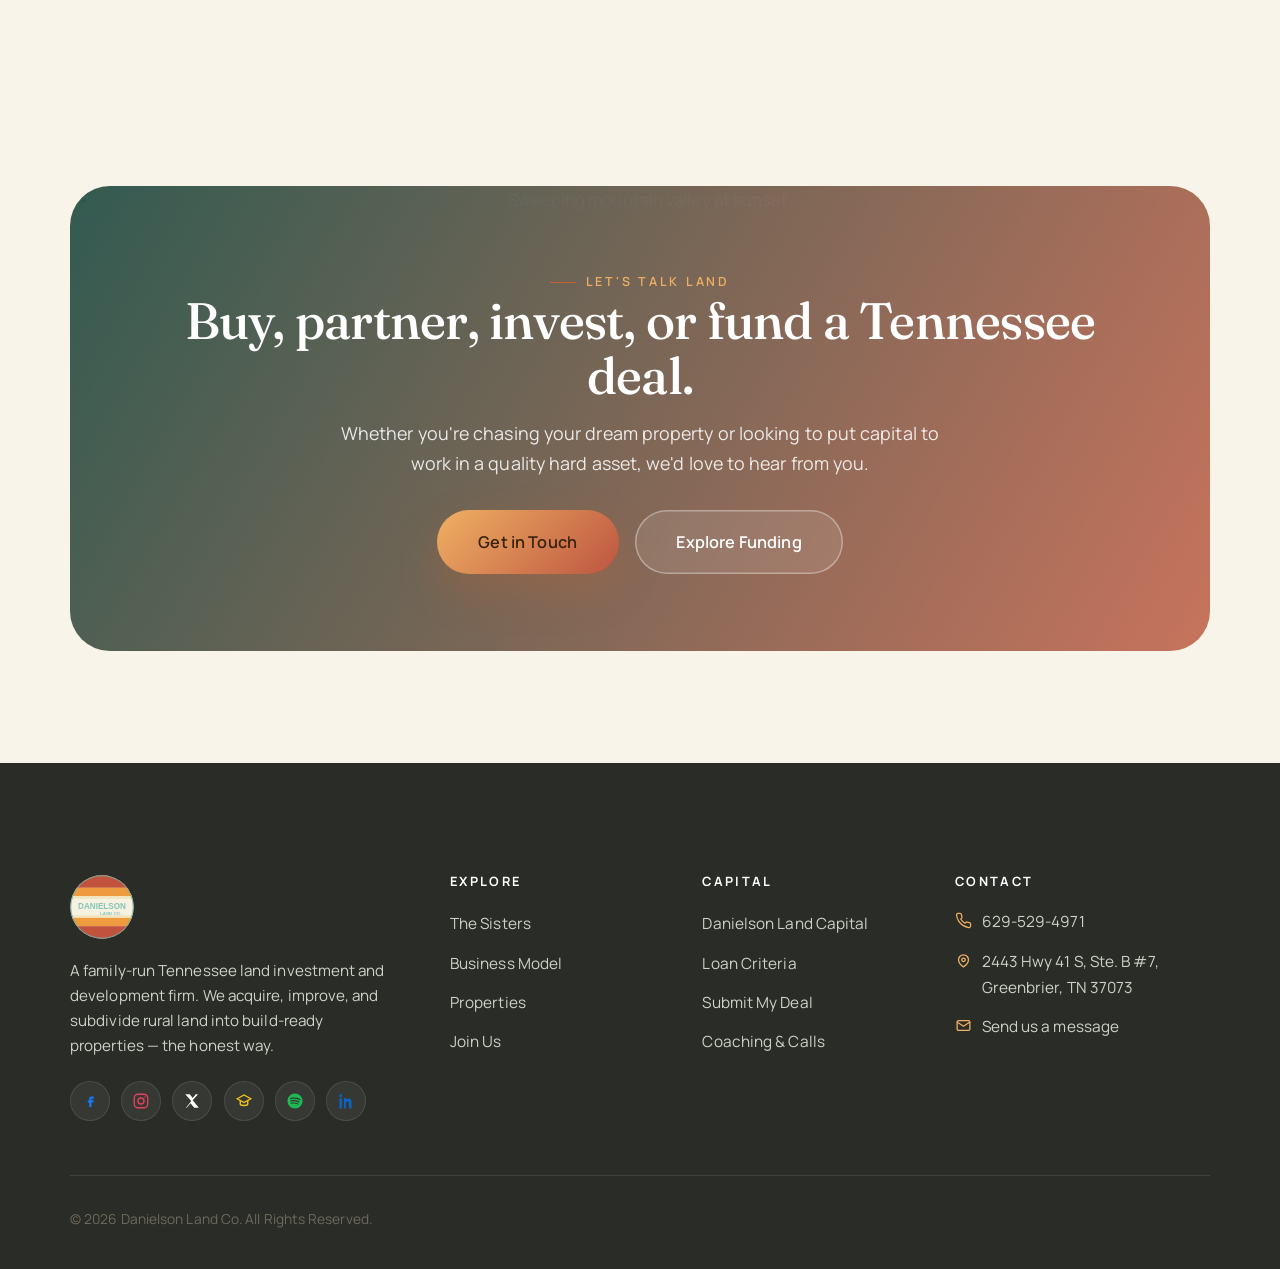
==== commit 93605adc: "Home stats: bottom-align divider lines; remove footer legal links - Make the four homepage stat card" ====
--- a/index.html
+++ b/index.html
@@ -473,11 +473,6 @@
 
       <div class="footer__bottom">
         <p>&copy; <span data-year>2026</span> Danielson Land Co. All Rights Reserved.</p>
-        <nav aria-label="Legal">
-          <a href="#">Privacy</a>
-          <a href="#">Terms</a>
-          <a href="join-us.html#contact-us">Contact</a>
-        </nav>
       </div>
     </div>
   </footer>
--- a/css/style.css
+++ b/css/style.css
@@ -664,7 +664,7 @@
   grid-template-columns: repeat(4, 1fr);
   gap: 1.5rem;
 }
-.stat { text-align: left; }
+.stat { text-align: left; display: flex; flex-direction: column; height: 100%; }
 .stat__num {
   font-family: var(--font-display);
   font-size: clamp(2.6rem, 4.5vw, 3.9rem);
@@ -681,7 +681,8 @@
   color: var(--color-text-muted);
 }
 .bg-dark .stat__label { color: var(--color-text-light-muted); }
-.stat__divider { height: 1px; background: var(--color-border); margin: 1rem 0 0; }
+.stat__divider { height: 1px; background: var(--color-border); margin-top: auto; }
+.stat__label { margin-bottom: 1rem; }
 
 /* Stat band on dark image */
 .stat-band {
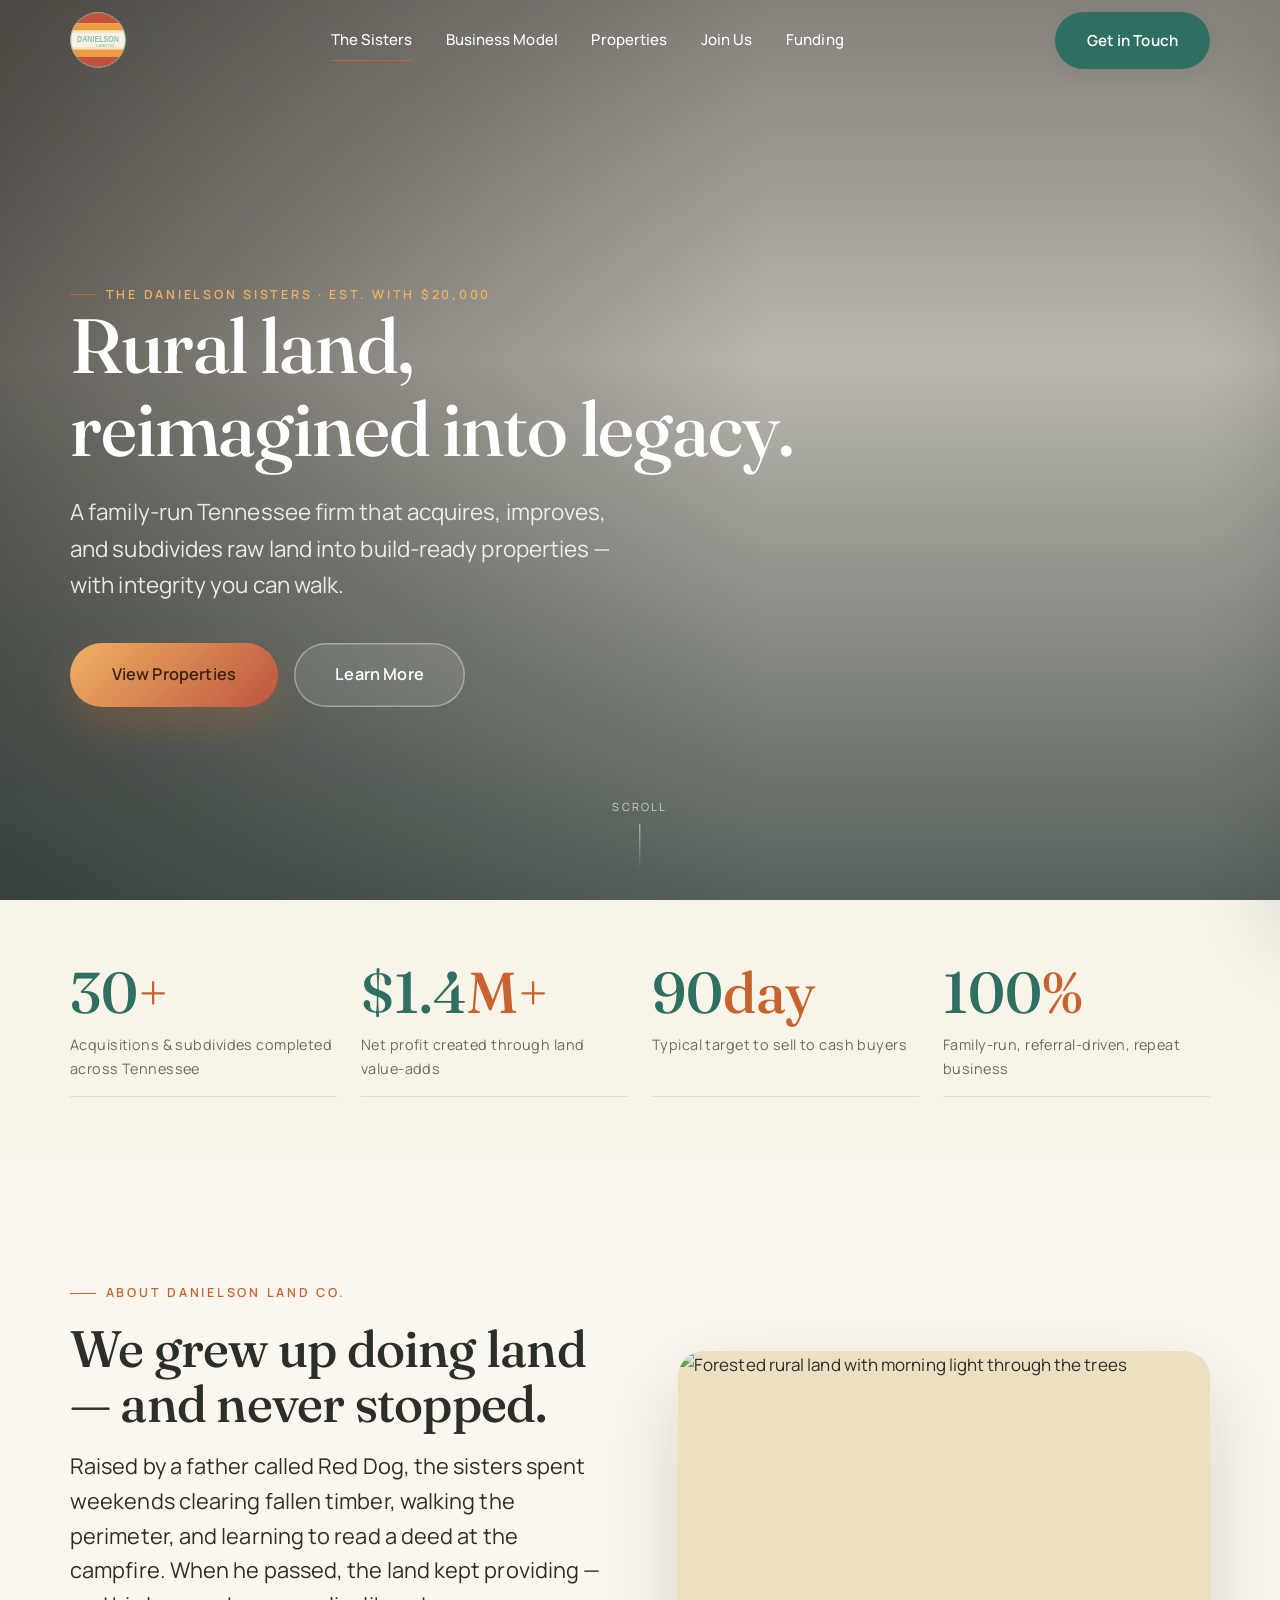
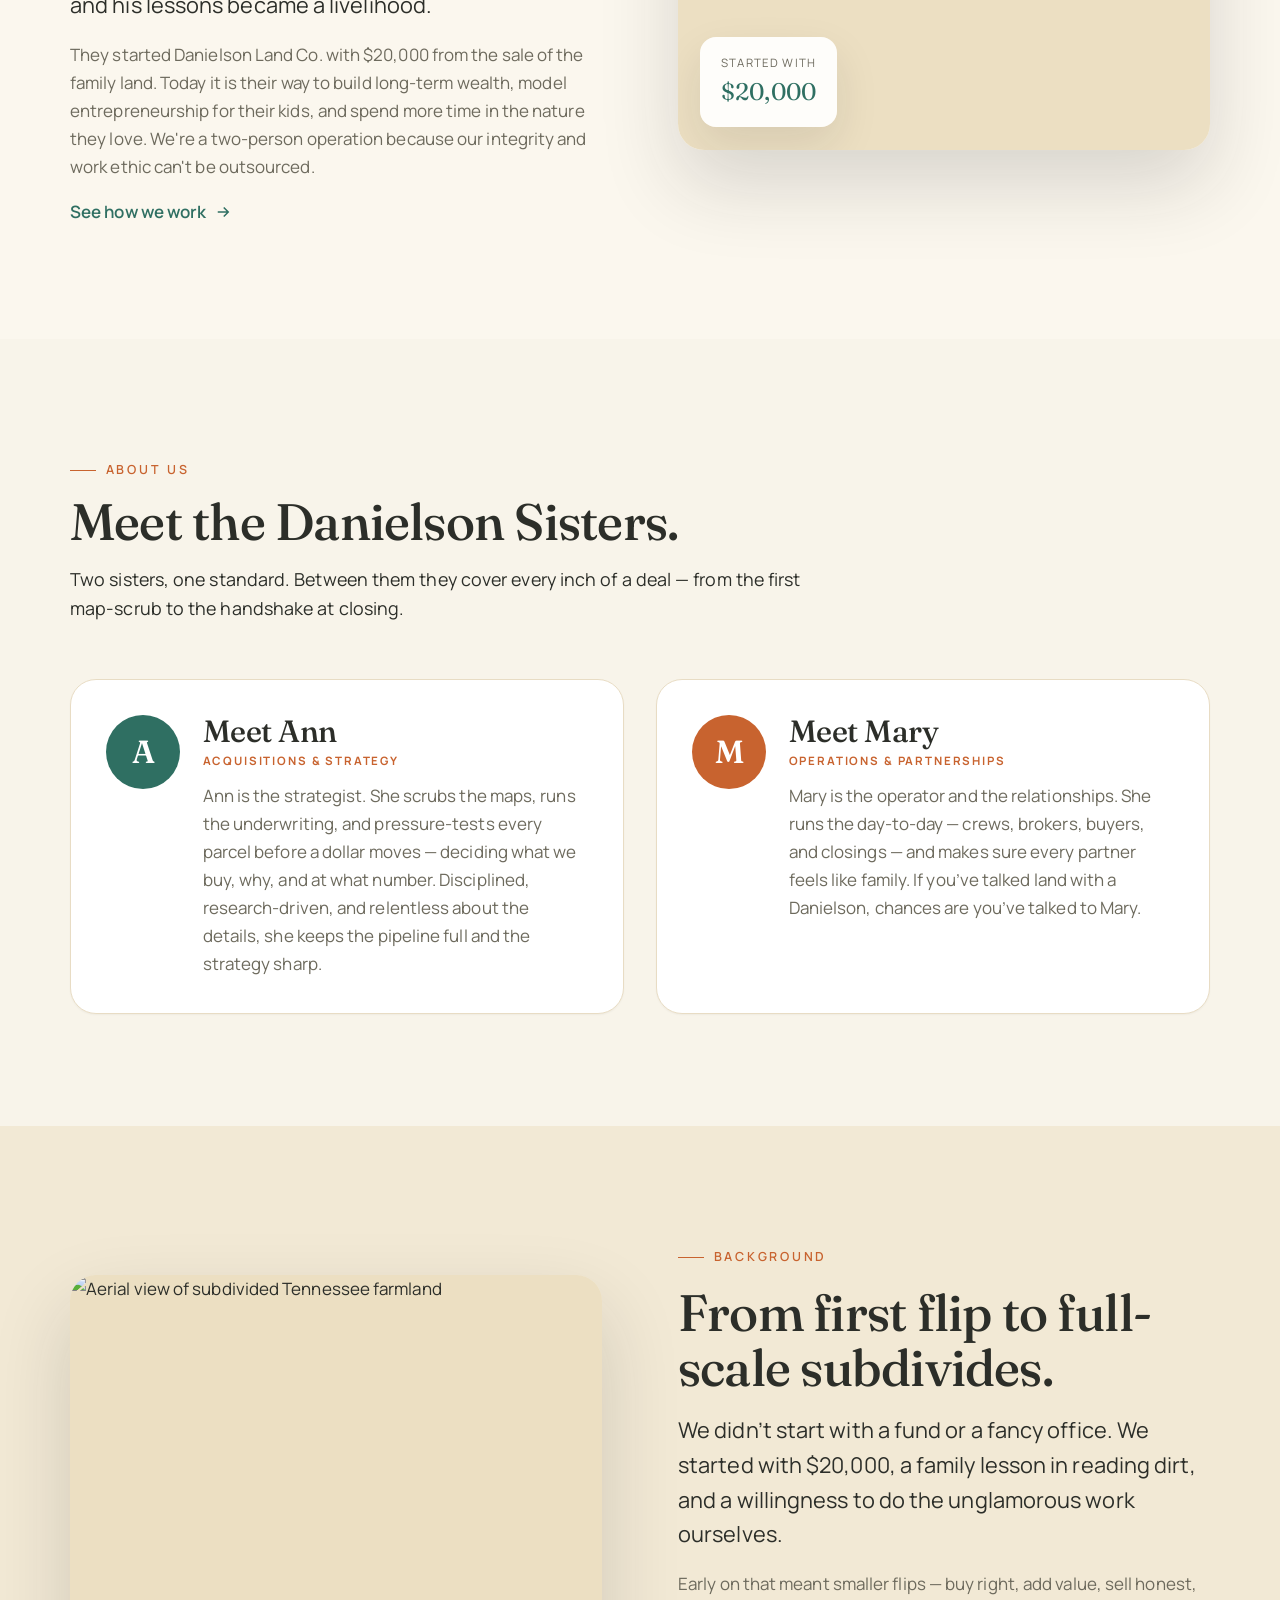
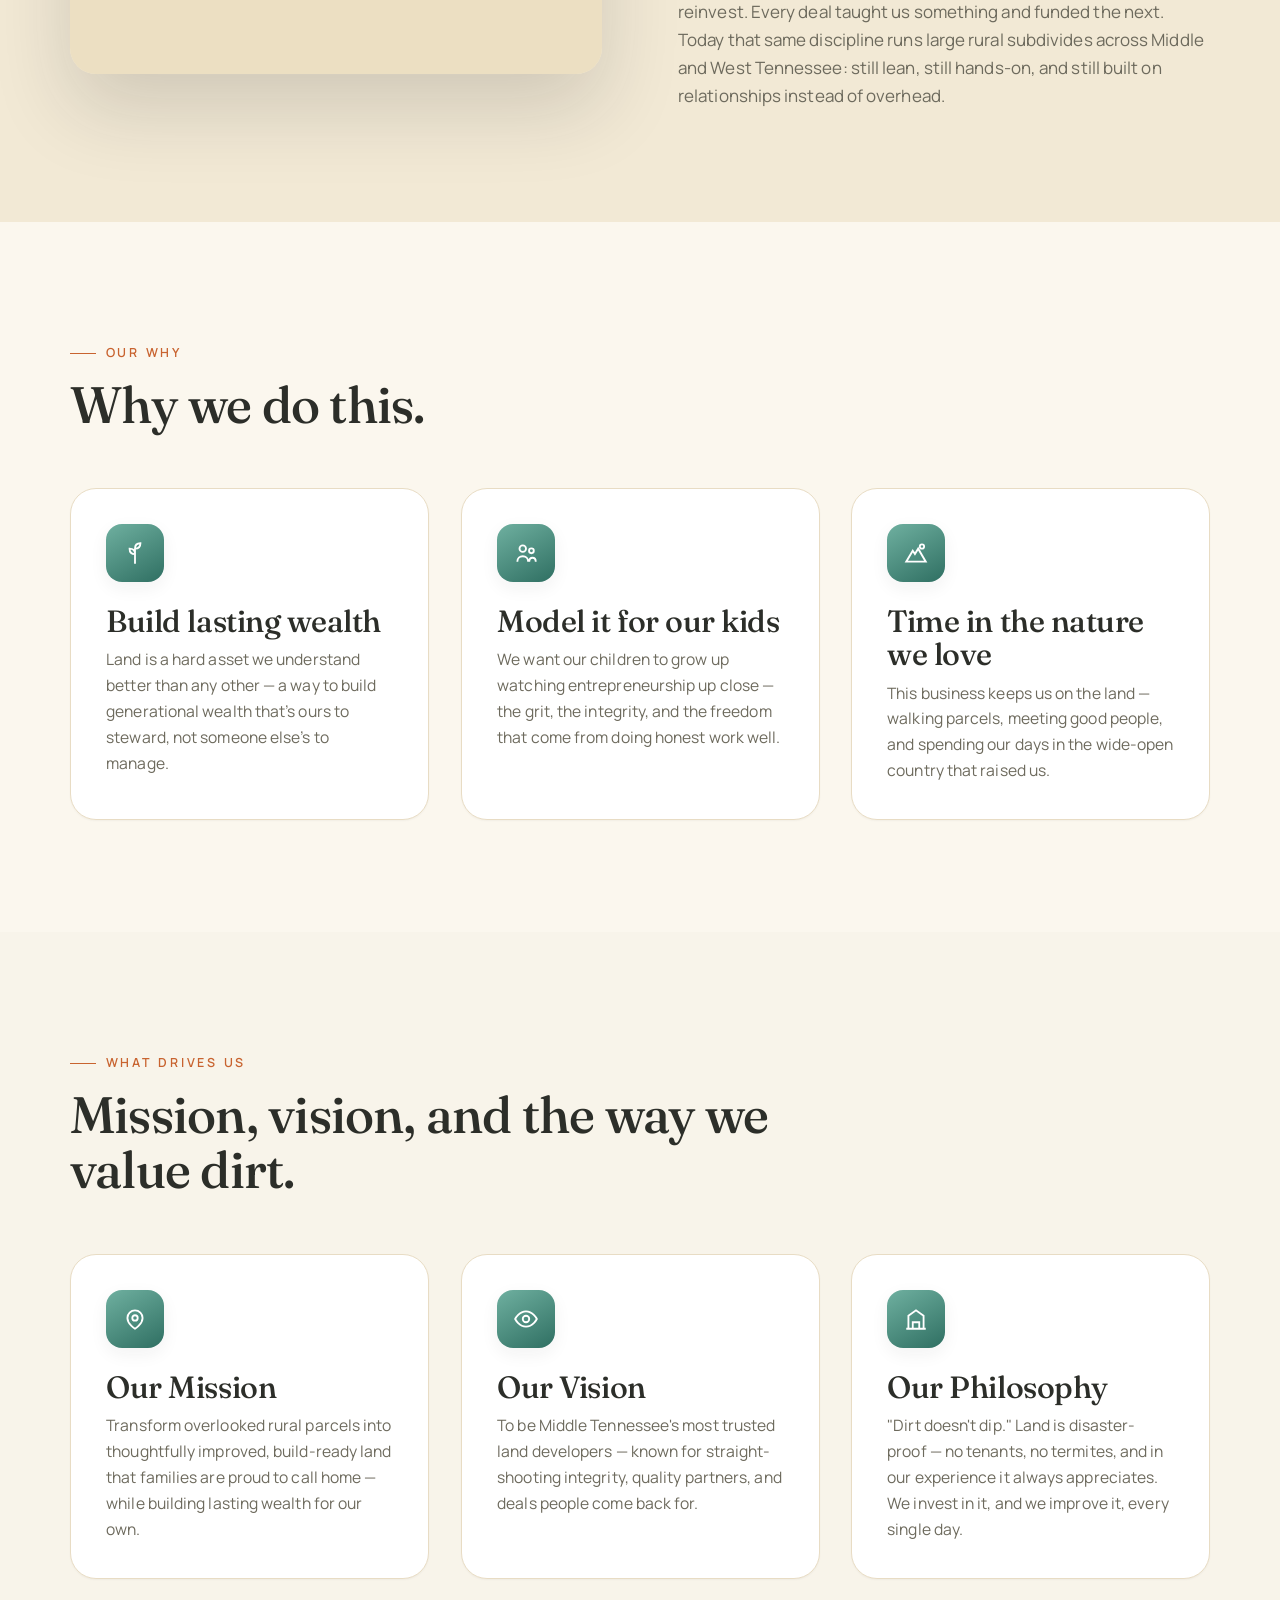
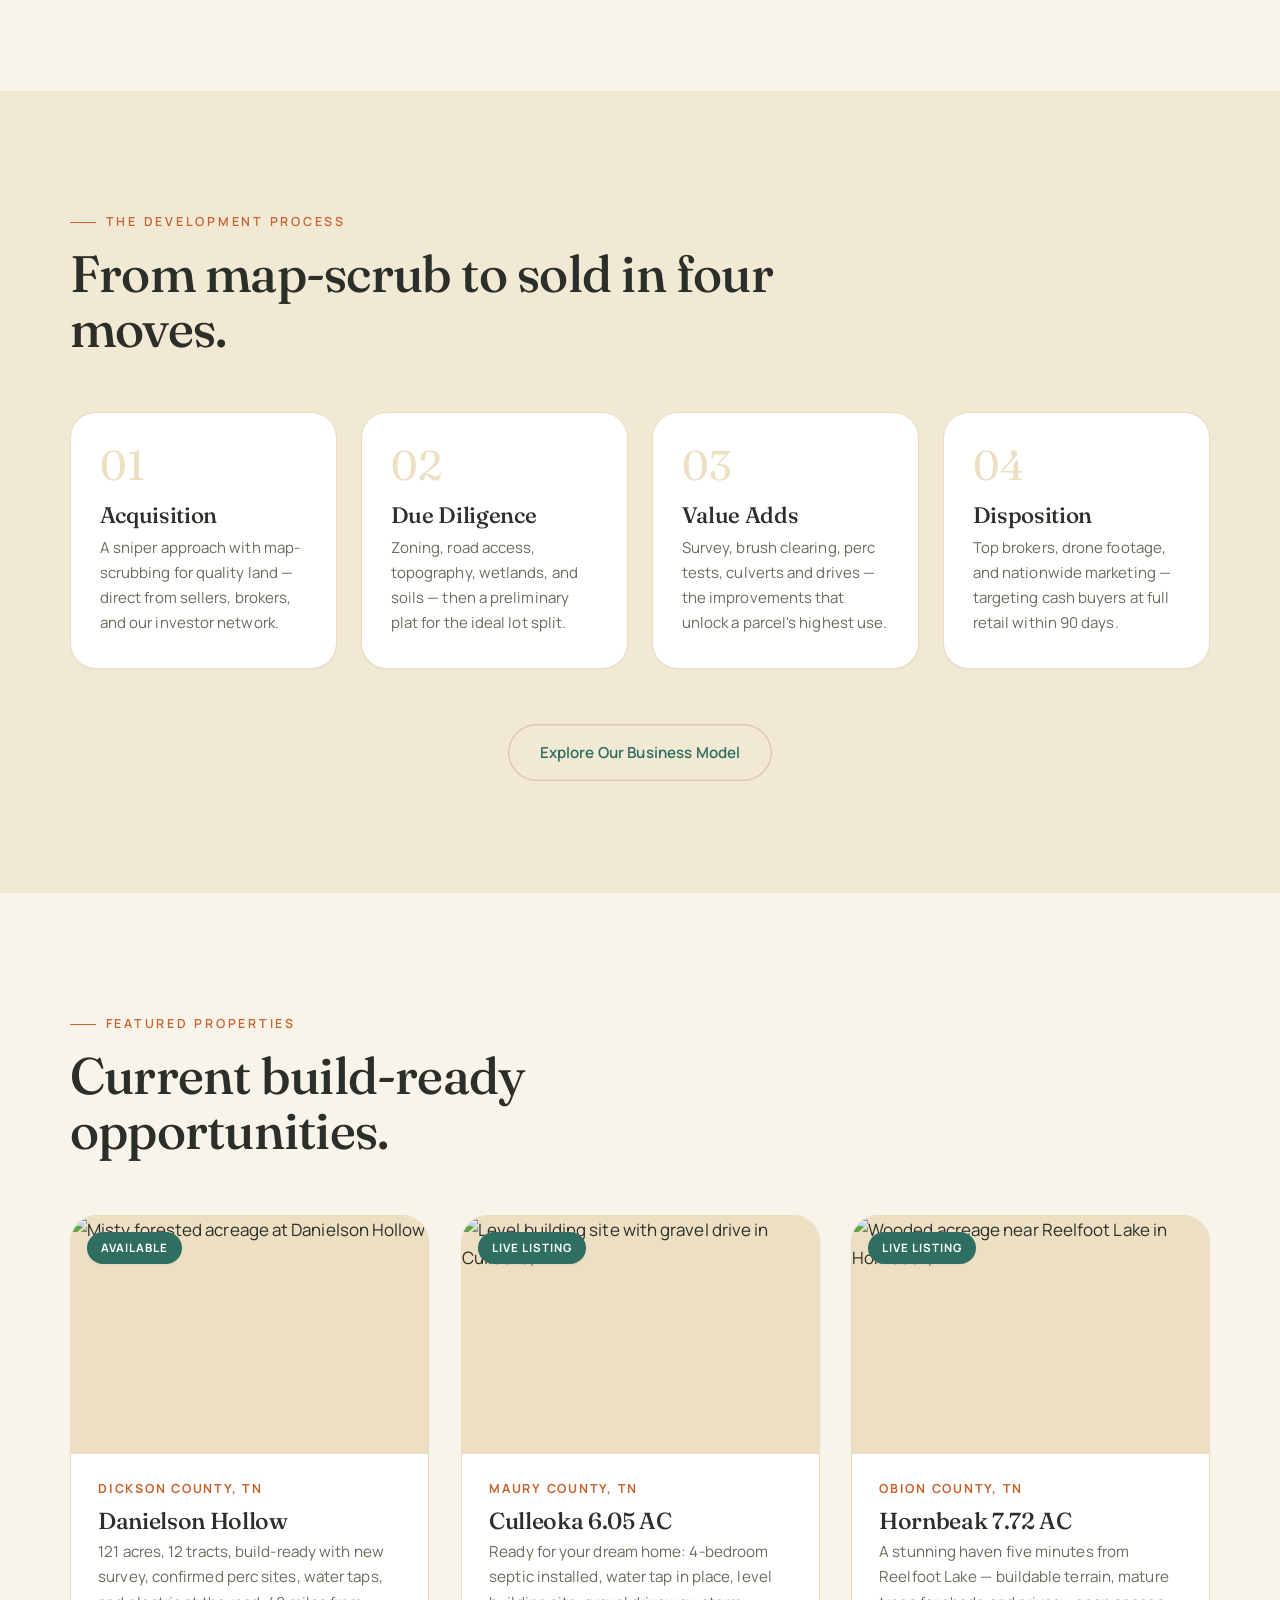
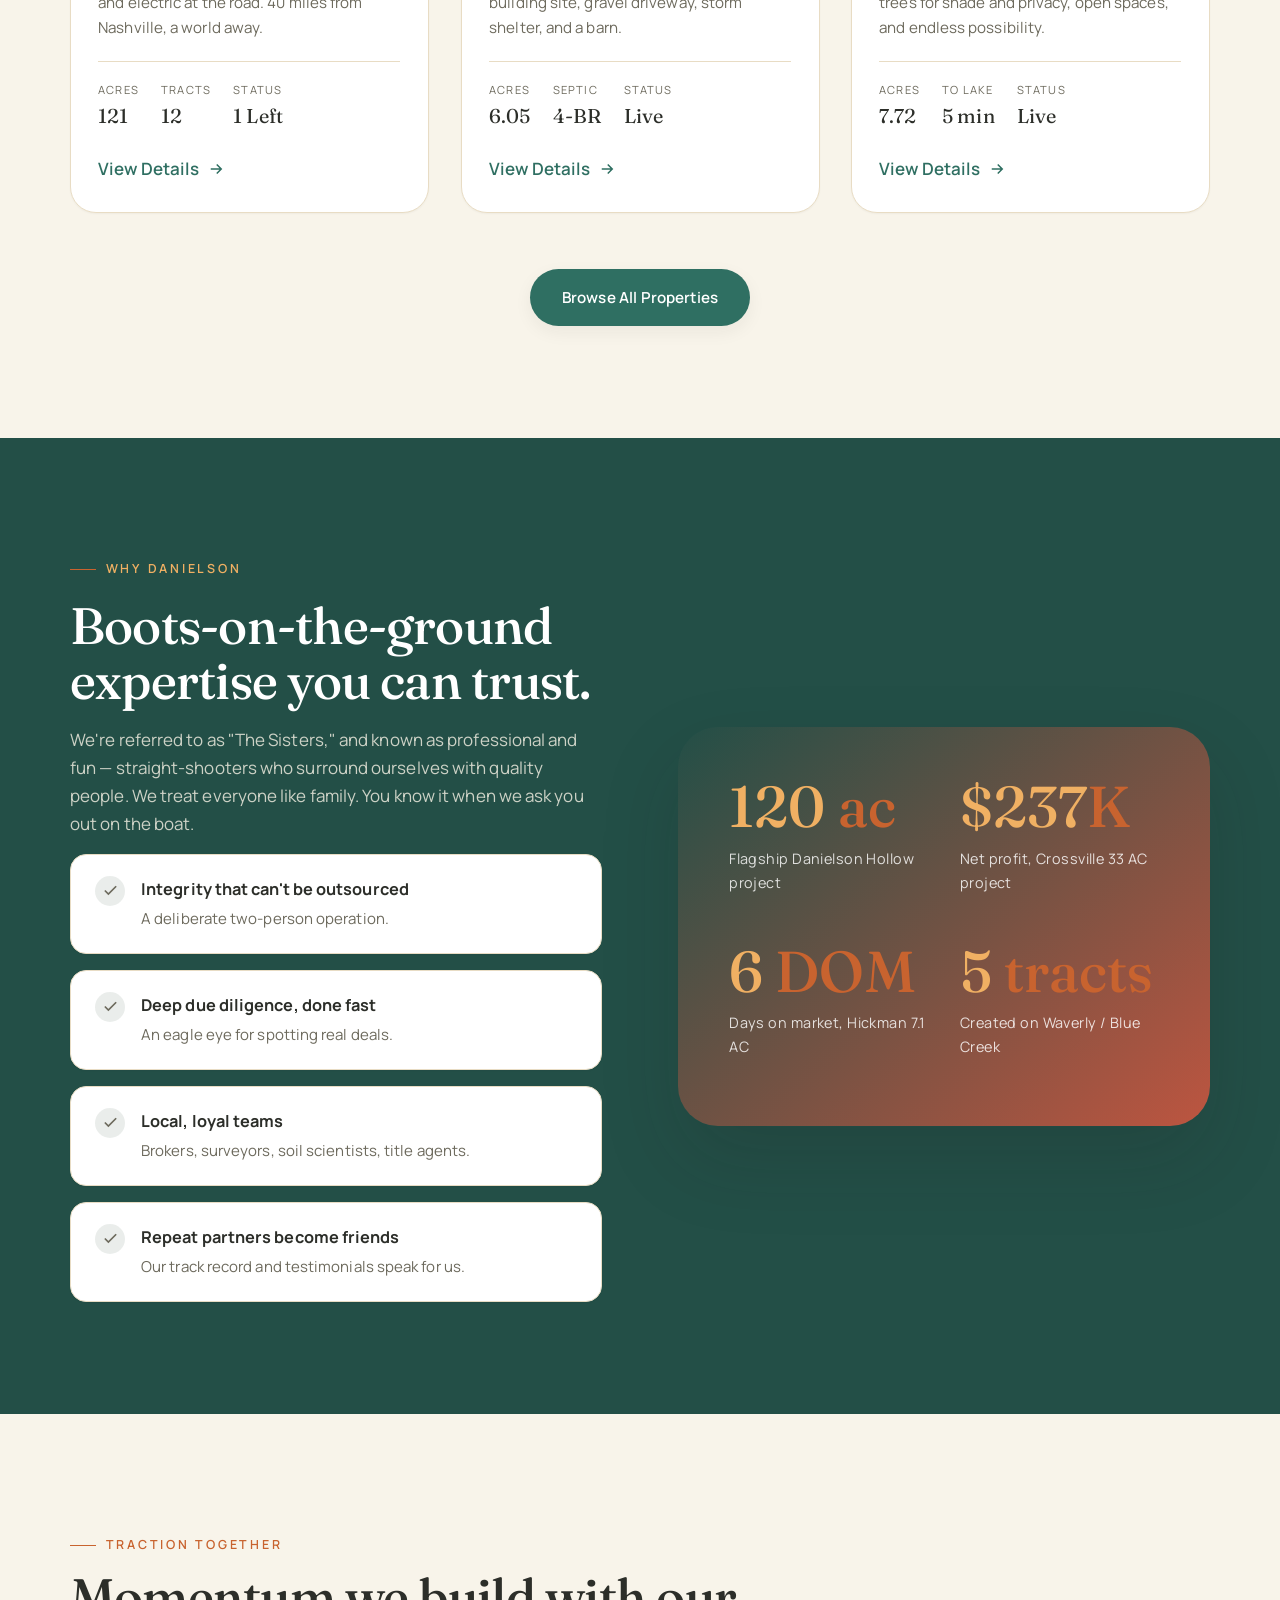
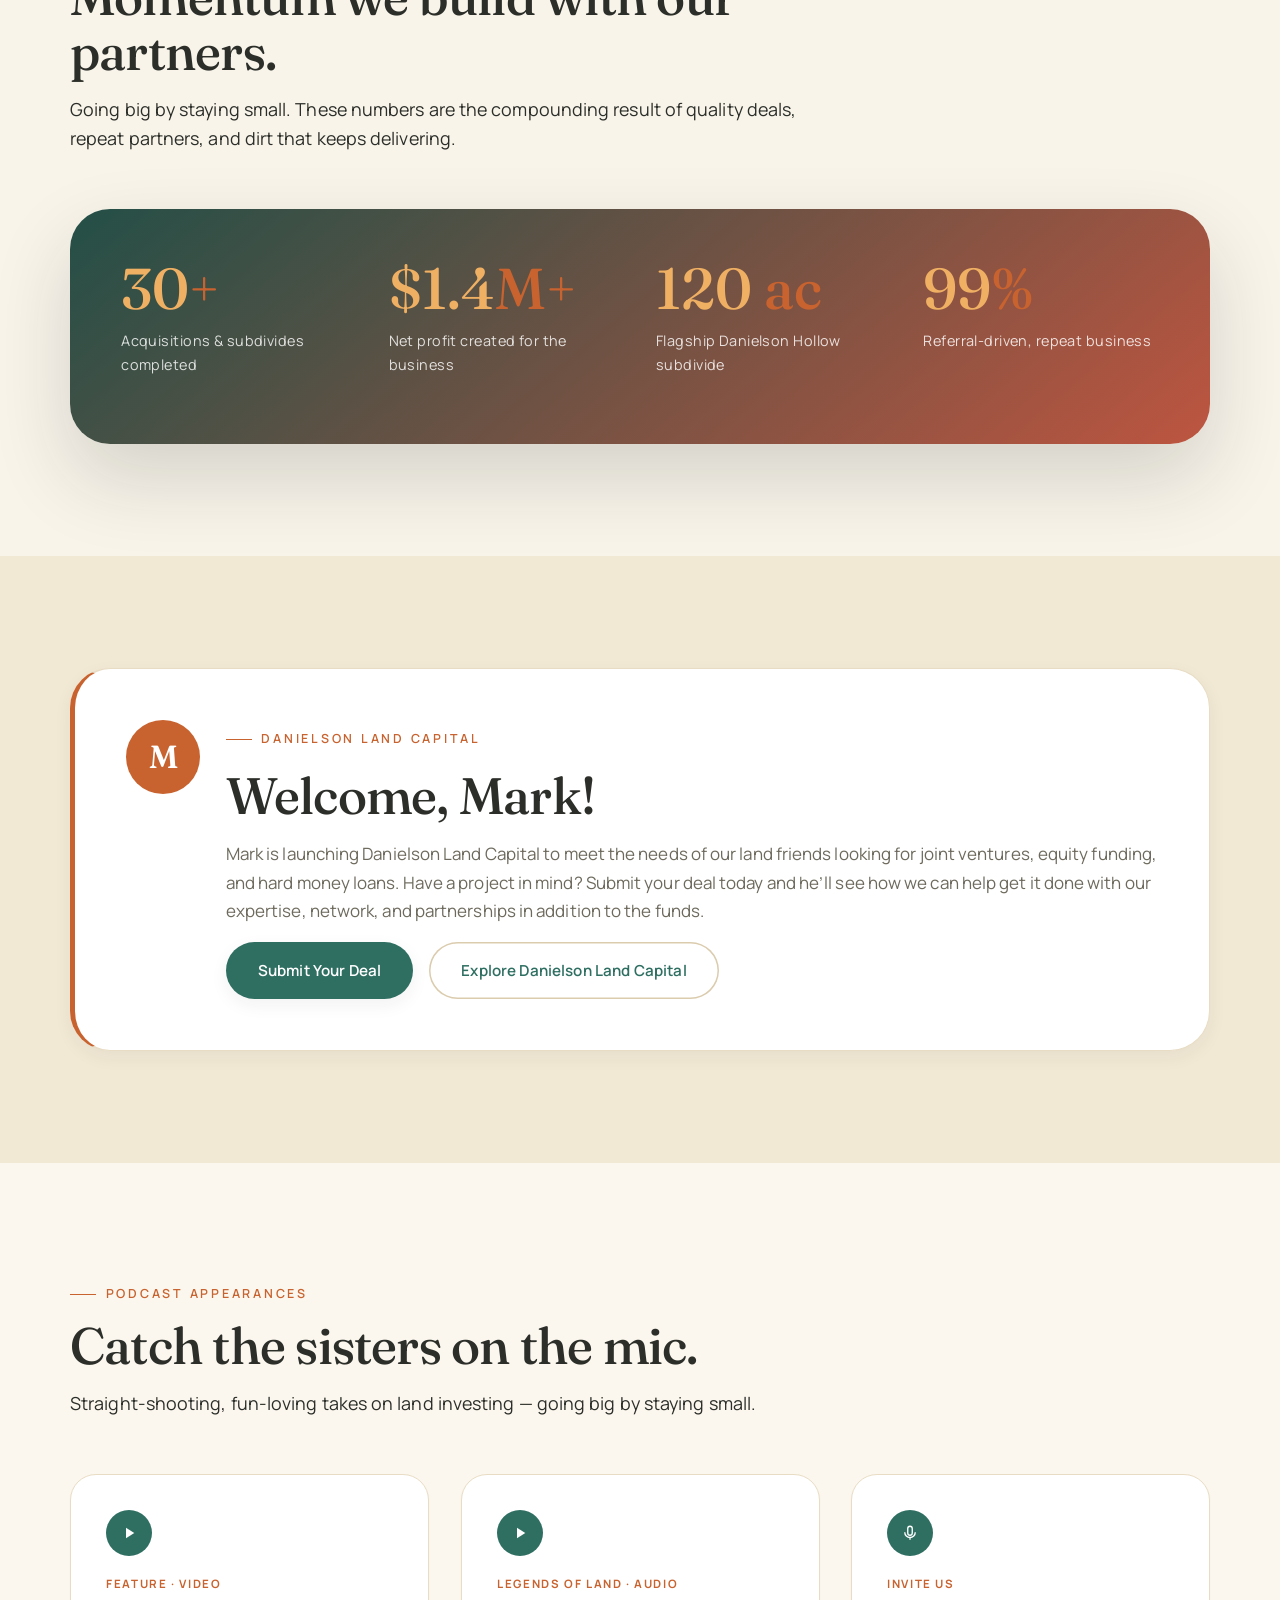
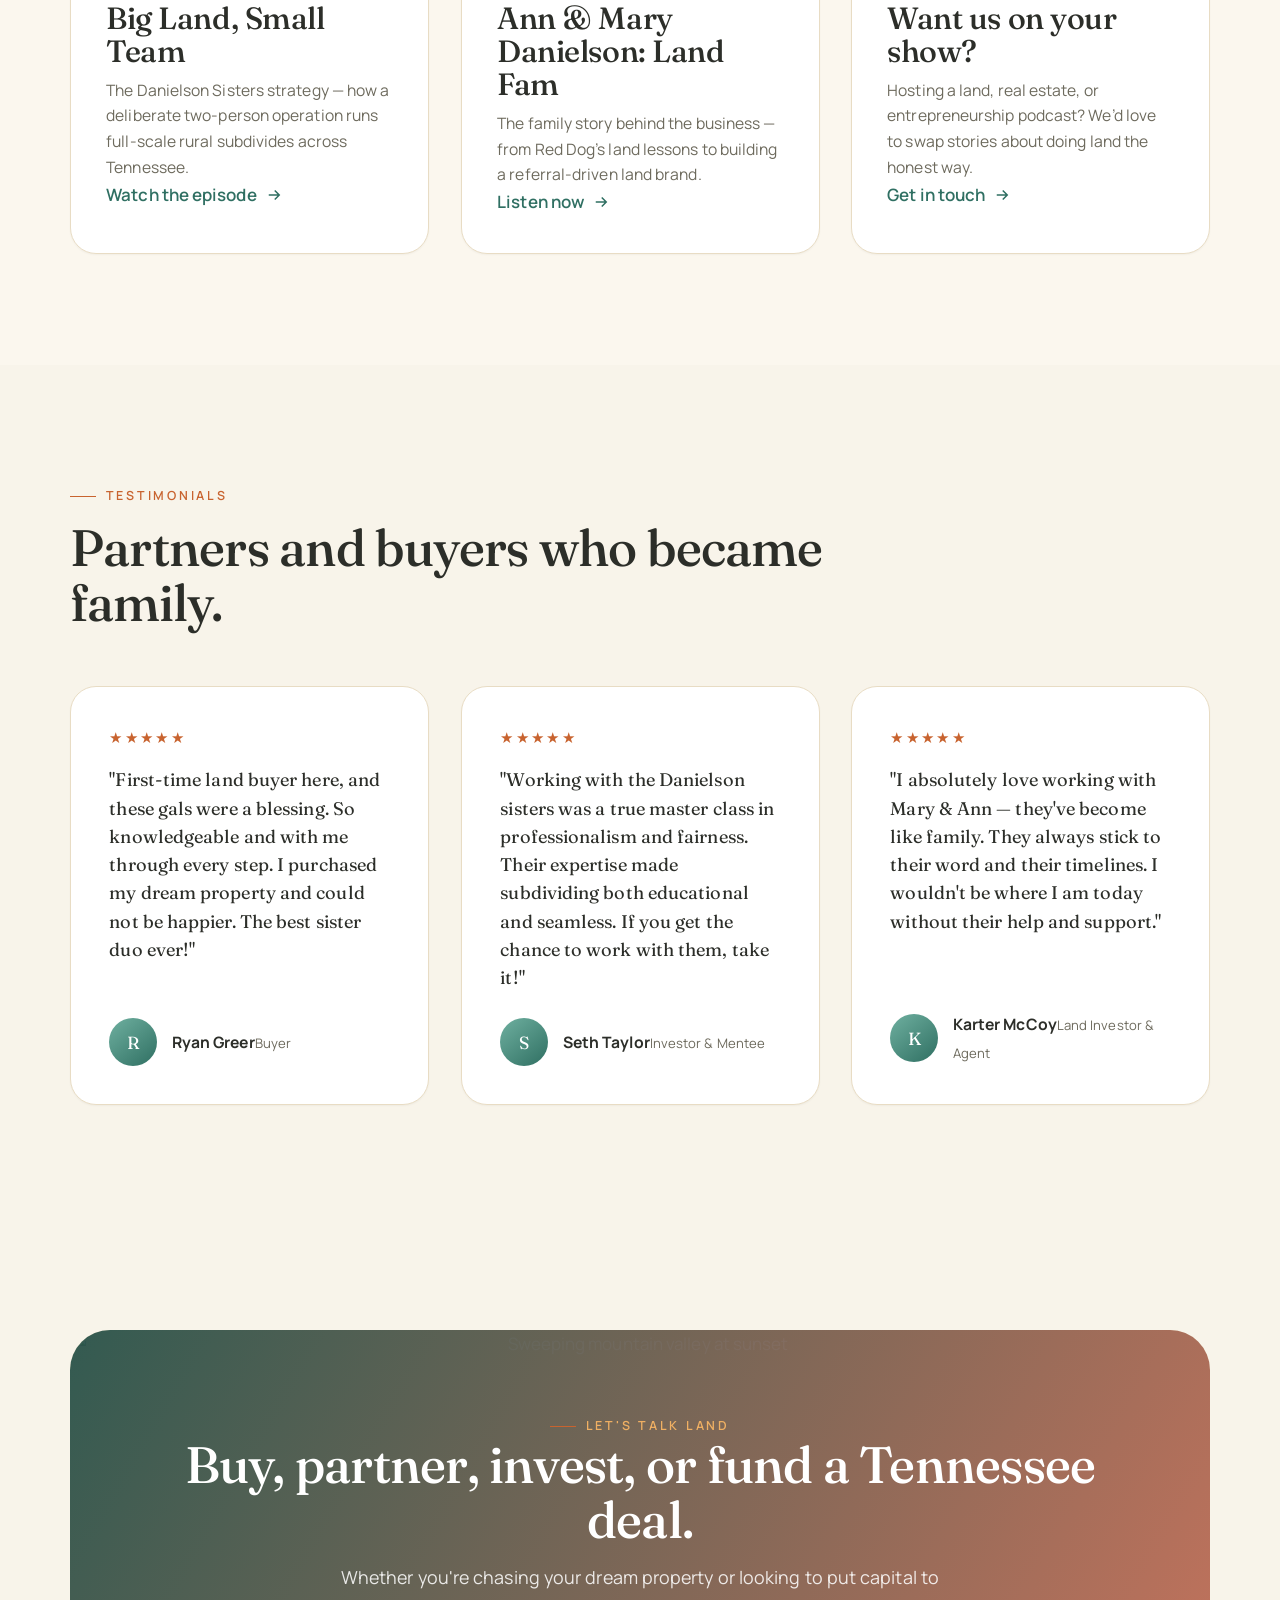
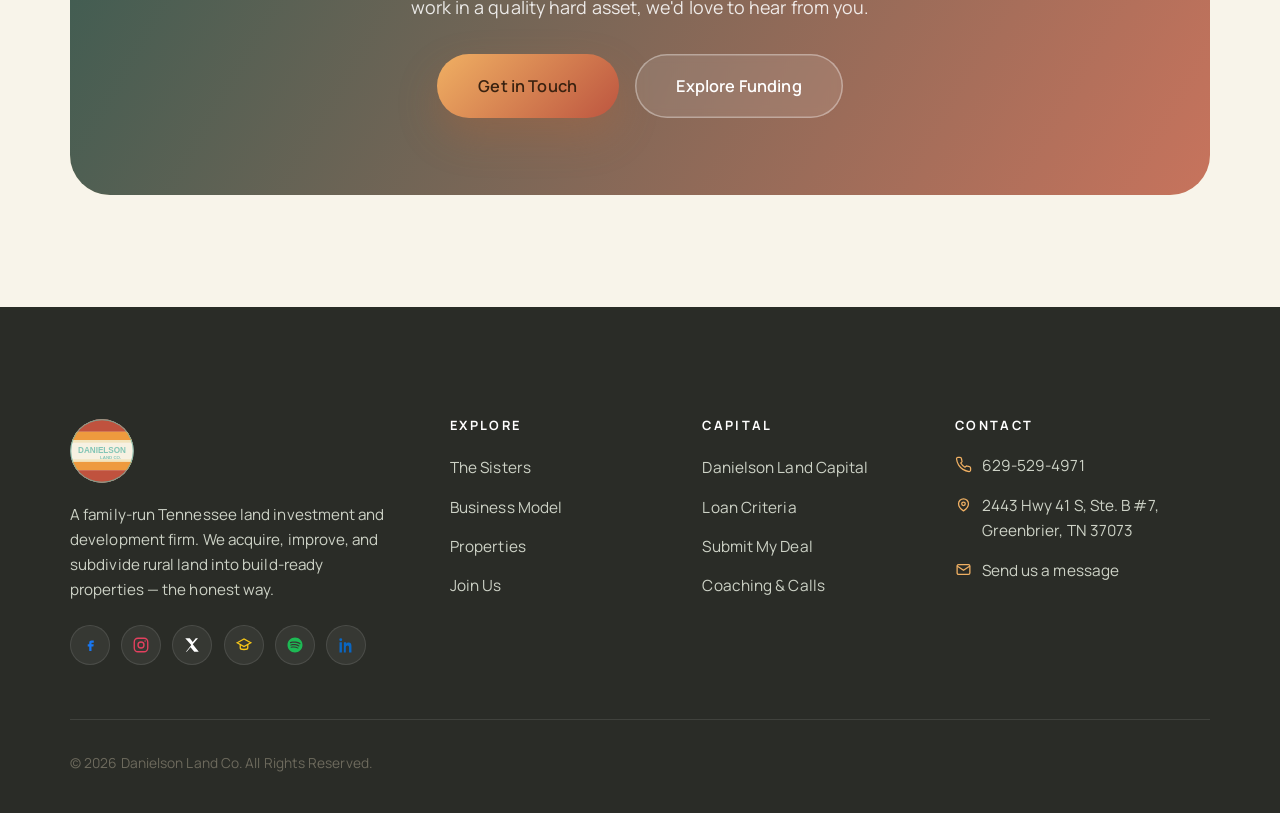
==== commit ff6a9169: "Landing: add About Us, Background, Our Why, Traction Together, Welcome Mark, Podcast Appearances - A" ====
--- a/index.html
+++ b/index.html
@@ -178,6 +178,93 @@
       </div>
     </section>
 
+    <!-- ================= ABOUT US / MEET THE SISTERS ================= -->
+    <section class="section" id="about-us">
+      <div class="container">
+        <div class="section-title reveal mb-lg">
+          <span class="eyebrow">About Us</span>
+          <h2>Meet the Danielson Sisters.</h2>
+          <p class="lead mt-sm">Two sisters, one standard. Between them they cover every inch of a deal &mdash; from the first map-scrub to the handshake at closing.</p>
+        </div>
+        <div class="grid grid-2" data-stagger>
+          <article class="card reveal fade-up">
+            <div class="bio">
+              <div class="bio__avatar">A</div>
+              <div>
+                <h3>Meet Ann</h3>
+                <span class="bio__role">Acquisitions &amp; Strategy</span>
+                <p>Ann is the strategist. She scrubs the maps, runs the underwriting, and pressure-tests every parcel before a dollar moves &mdash; deciding what we buy, why, and at what number. Disciplined, research-driven, and relentless about the details, she keeps the pipeline full and the strategy sharp.</p>
+              </div>
+            </div>
+          </article>
+          <article class="card reveal fade-up">
+            <div class="bio">
+              <div class="bio__avatar is-accent">M</div>
+              <div>
+                <h3>Meet Mary</h3>
+                <span class="bio__role">Operations &amp; Partnerships</span>
+                <p>Mary is the operator and the relationships. She runs the day-to-day &mdash; crews, brokers, buyers, and closings &mdash; and makes sure every partner feels like family. If you&rsquo;ve talked land with a Danielson, chances are you&rsquo;ve talked to Mary.</p>
+              </div>
+            </div>
+          </article>
+        </div>
+      </div>
+    </section>
+
+    <!-- ================= BACKGROUND ================= -->
+    <section class="section bg-alt">
+      <div class="container">
+        <div class="split">
+          <div class="split__media reveal fade-right">
+            <div class="media-frame">
+              <img class="lazy" loading="lazy"
+                   src="https://images.unsplash.com/photo-1625246333195-78d9c38ad449?auto=format&fit=crop&w=1200&q=72"
+                   alt="Aerial view of subdivided Tennessee farmland" />
+            </div>
+          </div>
+          <div class="split__content stack-gap">
+            <span class="eyebrow reveal">Background</span>
+            <h2 class="reveal">From first flip to full-scale subdivides.</h2>
+            <p class="reveal lead">We didn&rsquo;t start with a fund or a fancy office. We started with $20,000, a family lesson in reading dirt, and a willingness to do the unglamorous work ourselves.</p>
+            <p class="reveal">Early on that meant smaller flips &mdash; buy right, add value, sell honest, reinvest. Every deal taught us something and funded the next. Today that same discipline runs large rural subdivides across Middle and West Tennessee: still lean, still hands-on, and still built on relationships instead of overhead.</p>
+          </div>
+        </div>
+      </div>
+    </section>
+
+    <!-- ================= OUR WHY ================= -->
+    <section class="section bg-surface">
+      <div class="container">
+        <div class="section-title reveal mb-lg">
+          <span class="eyebrow">Our Why</span>
+          <h2>Why we do this.</h2>
+        </div>
+        <div class="grid grid-3" data-stagger>
+          <article class="card feature reveal fade-up">
+            <div class="feature__icon" aria-hidden="true">
+              <svg viewBox="0 0 24 24" fill="none" stroke="currentColor" stroke-width="1.7"><path d="M12 22V8M12 8c0-3 2-5 5-5 0 3-2 5-5 5zM12 13c0-3-2-5-5-5 0 3 2 5 5 5z"/></svg>
+            </div>
+            <h3>Build lasting wealth</h3>
+            <p>Land is a hard asset we understand better than any other &mdash; a way to build generational wealth that&rsquo;s ours to steward, not someone else&rsquo;s to manage.</p>
+          </article>
+          <article class="card feature reveal fade-up">
+            <div class="feature__icon" aria-hidden="true">
+              <svg viewBox="0 0 24 24" fill="none" stroke="currentColor" stroke-width="1.7"><circle cx="9" cy="8" r="3"/><circle cx="17" cy="10" r="2.2"/><path d="M4 20c0-3 2.2-5 5-5s5 2 5 5M15 20c0-2 1-3.6 3-3.6s3 1.6 3 3.6"/></svg>
+            </div>
+            <h3>Model it for our kids</h3>
+            <p>We want our children to grow up watching entrepreneurship up close &mdash; the grit, the integrity, and the freedom that come from doing honest work well.</p>
+          </article>
+          <article class="card feature reveal fade-up">
+            <div class="feature__icon" aria-hidden="true">
+              <svg viewBox="0 0 24 24" fill="none" stroke="currentColor" stroke-width="1.7"><path d="M3 20h18L14 8l-3 5-2-3-6 10z"/><circle cx="17.5" cy="6" r="2"/></svg>
+            </div>
+            <h3>Time in the nature we love</h3>
+            <p>This business keeps us on the land &mdash; walking parcels, meeting good people, and spending our days in the wide-open country that raised us.</p>
+          </article>
+        </div>
+      </div>
+    </section>
+
     <!-- ================= MISSION / VISION / PHILOSOPHY ================= -->
     <section class="section">
       <div class="container">
@@ -360,6 +447,80 @@
               </div>
             </div>
           </div>
+        </div>
+      </div>
+    </section>
+
+    <!-- ================= TRACTION TOGETHER ================= -->
+    <section class="section">
+      <div class="container">
+        <div class="section-title reveal mb-lg">
+          <span class="eyebrow">Traction Together</span>
+          <h2>Momentum we build with our partners.</h2>
+          <p class="lead mt-sm">Going big by staying small. These numbers are the compounding result of quality deals, repeat partners, and dirt that keeps delivering.</p>
+        </div>
+        <div class="stat-band reveal scale-in">
+          <div class="grid grid-4" style="gap:2rem;">
+            <div class="stat"><div class="stat__num"><span data-count="30" data-suffix="+">0</span></div><div class="stat__label">Acquisitions &amp; subdivides completed</div></div>
+            <div class="stat"><div class="stat__num"><span data-count="1.4" data-decimals="1" data-prefix="$" data-suffix="M+">0</span></div><div class="stat__label">Net profit created for the business</div></div>
+            <div class="stat"><div class="stat__num"><span data-count="121" data-suffix=" ac">0</span></div><div class="stat__label">Flagship Danielson Hollow subdivide</div></div>
+            <div class="stat"><div class="stat__num"><span data-count="100" data-suffix="%">0</span></div><div class="stat__label">Referral-driven, repeat business</div></div>
+          </div>
+        </div>
+      </div>
+    </section>
+
+    <!-- ================= WELCOME, MARK! (DANIELSON LAND CAPITAL) ================= -->
+    <section class="section bg-alt">
+      <div class="container">
+        <div class="welcome-card reveal fade-up">
+          <div class="bio__avatar">M</div>
+          <div class="stack-gap">
+            <span class="eyebrow">Danielson Land Capital</span>
+            <h2>Welcome, Mark!</h2>
+            <p>Mark is launching Danielson Land Capital to meet the needs of our land friends looking for joint ventures, equity funding, and hard money loans. Have a project in mind? Submit your deal today and he&rsquo;ll see how we can help get it done with our expertise, network, and partnerships in addition to the funds.</p>
+            <div class="btn-row">
+              <a class="btn btn-primary" href="https://docs.google.com/forms/d/1PoZFl4egmwDCUI63C9DEl9DGJtfdpSv1Hz9l6TaZ7U0/edit" target="_blank" rel="noopener">Submit Your Deal</a>
+              <a class="btn btn-outline" href="funding.html">Explore Danielson Land Capital</a>
+            </div>
+          </div>
+        </div>
+      </div>
+    </section>
+
+    <!-- ================= PODCAST APPEARANCES ================= -->
+    <section class="section bg-surface">
+      <div class="container">
+        <div class="section-title reveal mb-lg">
+          <span class="eyebrow">Podcast Appearances</span>
+          <h2>Catch the sisters on the mic.</h2>
+          <p class="lead mt-sm">Straight-shooting, fun-loving takes on land investing &mdash; going big by staying small.</p>
+        </div>
+        <div class="grid grid-3" data-stagger>
+          <a class="card feature reveal fade-up" href="https://www.youtube.com/watch?v=1CGM1tvyKS0" target="_blank" rel="noopener">
+            <div class="podcast__play" aria-hidden="true"><svg viewBox="0 0 24 24" fill="currentColor" width="18" height="18"><path d="M8 5v14l11-7z"/></svg></div>
+            <span class="podcast__meta">Feature &middot; Video</span>
+            <h3>Big Land, Small Team</h3>
+            <p>The Danielson Sisters strategy &mdash; how a deliberate two-person operation runs full-scale rural subdivides across Tennessee.</p>
+            <span class="btn-link">Watch the episode
+              <svg viewBox="0 0 24 24" fill="none" stroke="currentColor" stroke-width="2" width="18" height="18"><path d="M5 12h14M13 6l6 6-6 6"/></svg></span>
+          </a>
+          <a class="card feature reveal fade-up" href="https://creators.spotify.com/pod/profile/brandon-parker-pod/episodes/Ann--Mary-Danielson-Land-Fam-e2k6fhk" target="_blank" rel="noopener">
+            <div class="podcast__play" aria-hidden="true"><svg viewBox="0 0 24 24" fill="currentColor" width="18" height="18"><path d="M8 5v14l11-7z"/></svg></div>
+            <span class="podcast__meta">Legends of Land &middot; Audio</span>
+            <h3>Ann &amp; Mary Danielson: Land Fam</h3>
+            <p>The family story behind the business &mdash; from Red Dog&rsquo;s land lessons to building a referral-driven land brand.</p>
+            <span class="btn-link">Listen now
+              <svg viewBox="0 0 24 24" fill="none" stroke="currentColor" stroke-width="2" width="18" height="18"><path d="M5 12h14M13 6l6 6-6 6"/></svg></span>
+          </a>
+          <a class="card feature reveal fade-up" href="join-us.html#contact-us">
+            <div class="podcast__play" aria-hidden="true"><svg viewBox="0 0 24 24" fill="none" stroke="currentColor" stroke-width="1.8" width="18" height="18"><path d="M12 15a3 3 0 003-3V6a3 3 0 00-6 0v6a3 3 0 003 3zM5 11a7 7 0 0014 0M12 18v3"/></svg></div>
+            <span class="podcast__meta">Invite Us</span>
+            <h3>Want us on your show?</h3>
+            <p>Hosting a land, real estate, or entrepreneurship podcast? We&rsquo;d love to swap stories about doing land the honest way.</p>
+            <span class="btn-link">Get in touch
+              <svg viewBox="0 0 24 24" fill="none" stroke="currentColor" stroke-width="2" width="18" height="18"><path d="M5 12h14M13 6l6 6-6 6"/></svg></span>
+          </a>
         </div>
       </div>
     </section>
--- a/css/style.css
+++ b/css/style.css
@@ -1022,3 +1022,49 @@
   line-height: 1.2; color: var(--color-text);
 }
 .bg-dark .quote-lg { color: #fff; }
+
+/* -------------------------------------------------------------------------
+   Landing additions: sister bios, Our Why, traction band, welcome, podcasts
+   ------------------------------------------------------------------------- */
+.bio { display: flex; gap: 1.4rem; align-items: flex-start; }
+.bio__avatar {
+  width: 74px; height: 74px; border-radius: 50%; flex: none;
+  display: grid; place-items: center;
+  font-family: var(--font-display); font-size: 2rem; font-weight: 600;
+  color: #fff; background: var(--color-primary);
+}
+.bio__avatar.is-accent { background: var(--color-accent); }
+.bio__role {
+  display: block; margin: 3px 0 0.7rem;
+  font-family: var(--font-body); font-size: 0.72rem; font-weight: 700;
+  letter-spacing: 0.16em; text-transform: uppercase; color: var(--color-accent);
+}
+
+/* stat-band works on any background */
+.stat-band .stat__num { color: var(--color-accent-soft); }
+.stat-band .stat__label { color: rgba(255, 255, 255, 0.82); }
+
+/* Welcome / capital callout */
+.welcome-card {
+  background: var(--color-surface);
+  border: 1px solid var(--color-border);
+  border-left: 5px solid var(--color-accent);
+  border-radius: var(--radius-xl);
+  padding: clamp(1.8rem, 4vw, 3.2rem);
+  box-shadow: var(--shadow-sm);
+  display: flex; gap: 1.6rem; align-items: flex-start;
+}
+.welcome-card .bio__avatar { background: var(--color-accent); }
+
+/* Podcast cards */
+.podcast__meta {
+  display: block; margin-bottom: 0.55rem;
+  font-size: 0.72rem; font-weight: 700; letter-spacing: 0.14em;
+  text-transform: uppercase; color: var(--color-accent);
+}
+.podcast__play {
+  width: 46px; height: 46px; border-radius: 50%;
+  display: grid; place-items: center; margin-bottom: 1.1rem;
+  background: var(--color-primary); color: #fff;
+}
+@media (max-width: 720px) { .welcome-card { flex-direction: column; } }
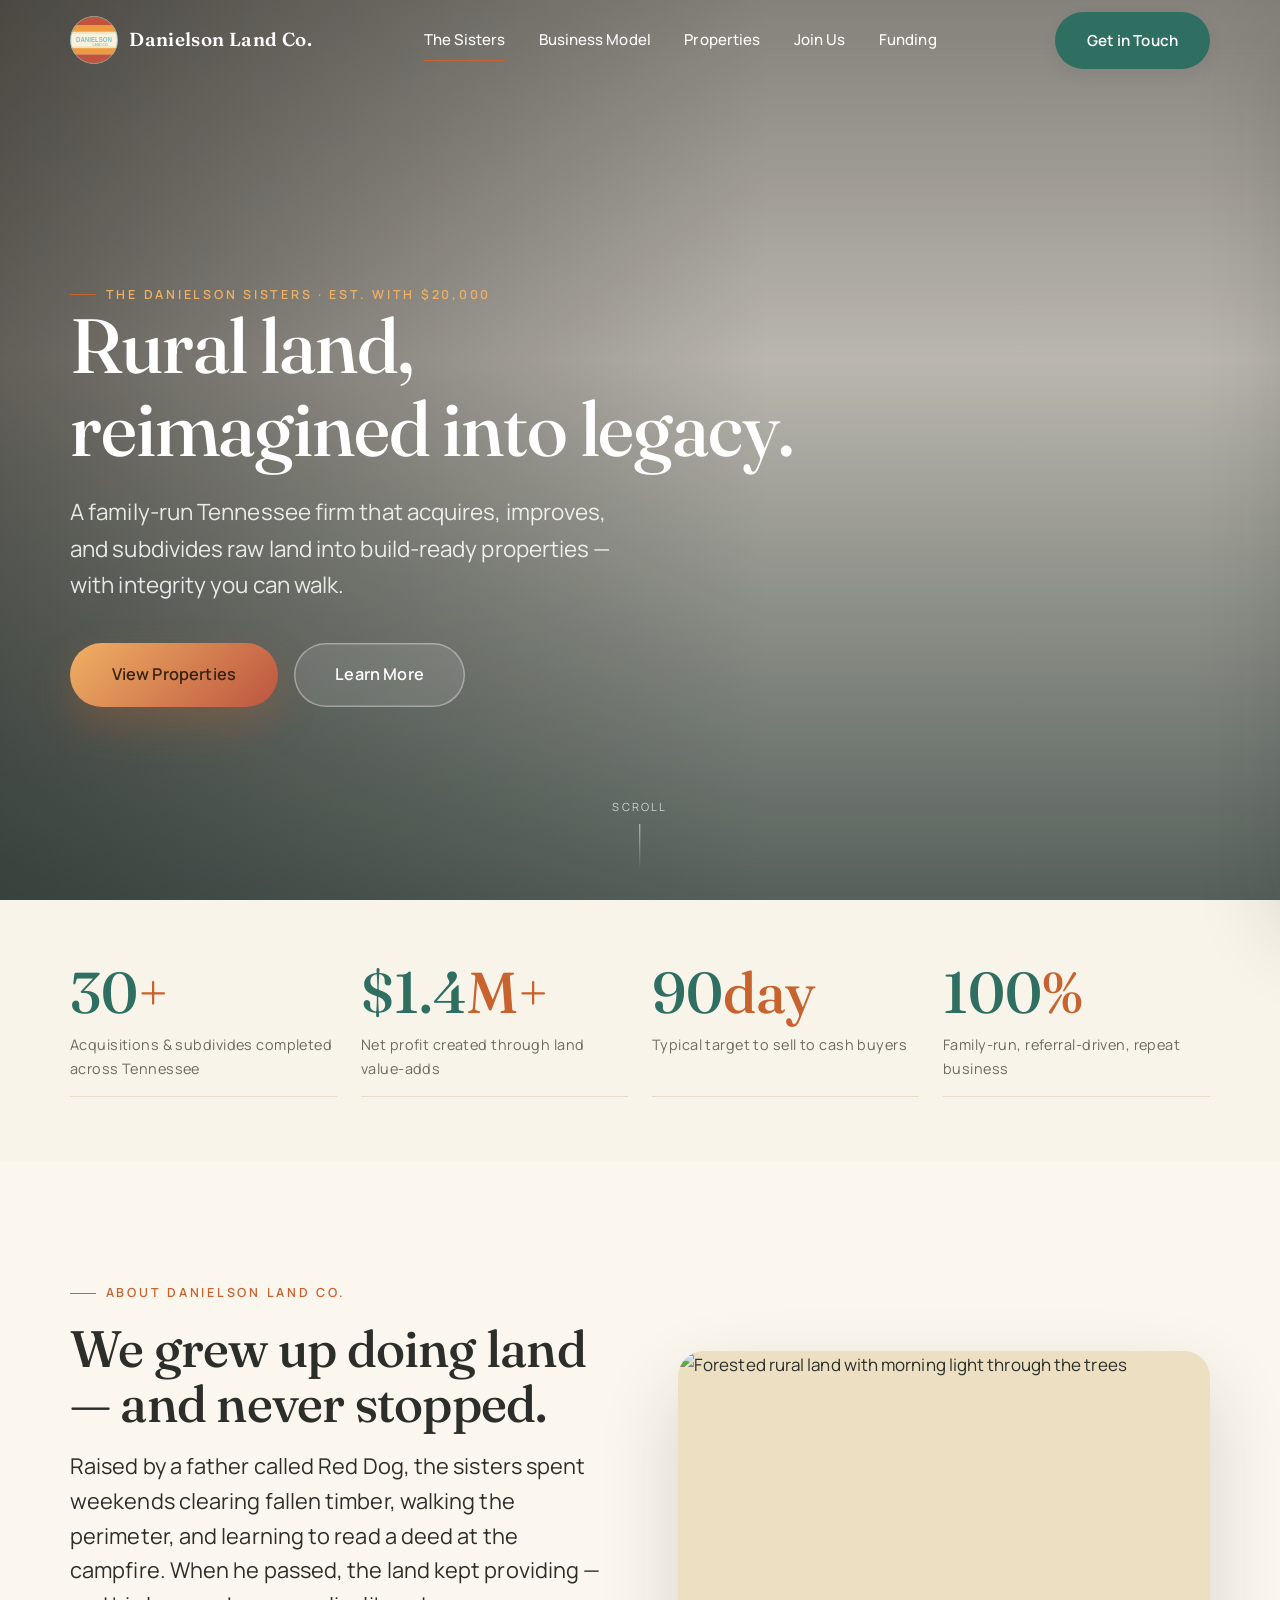
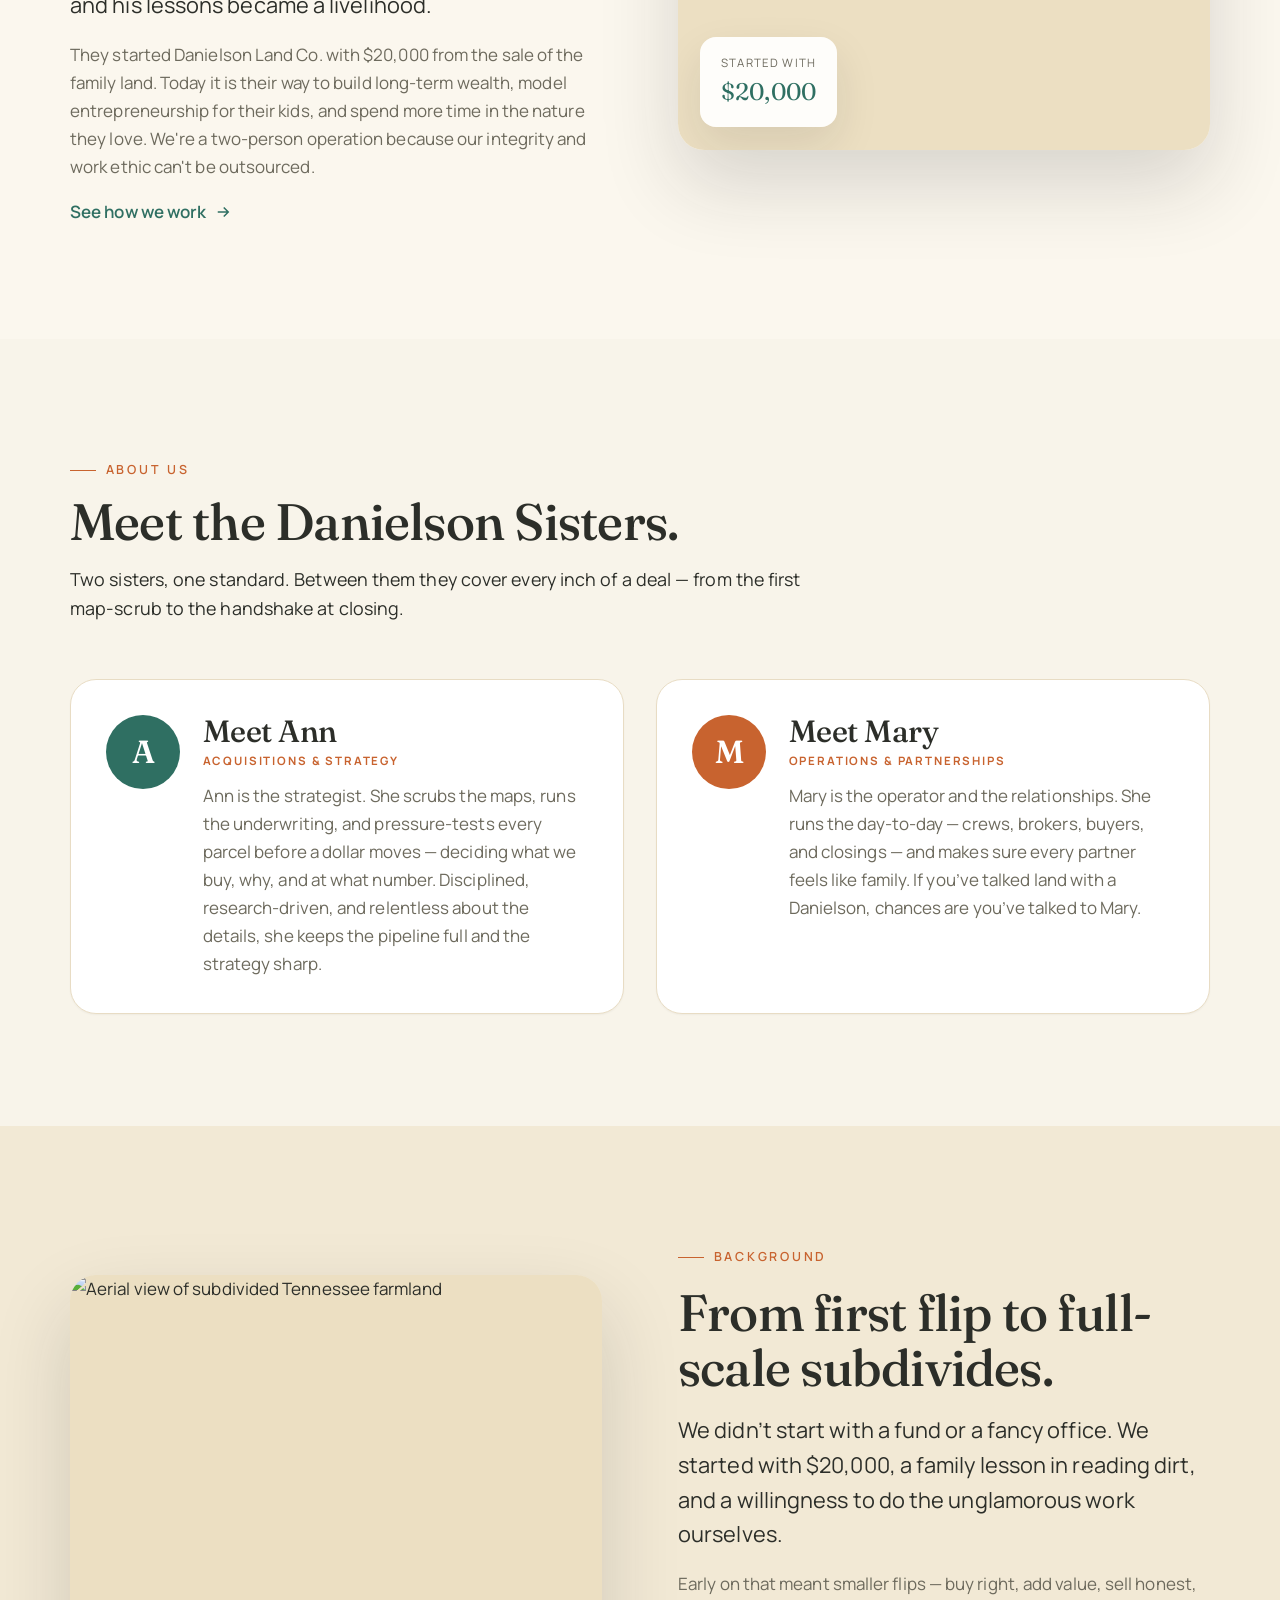
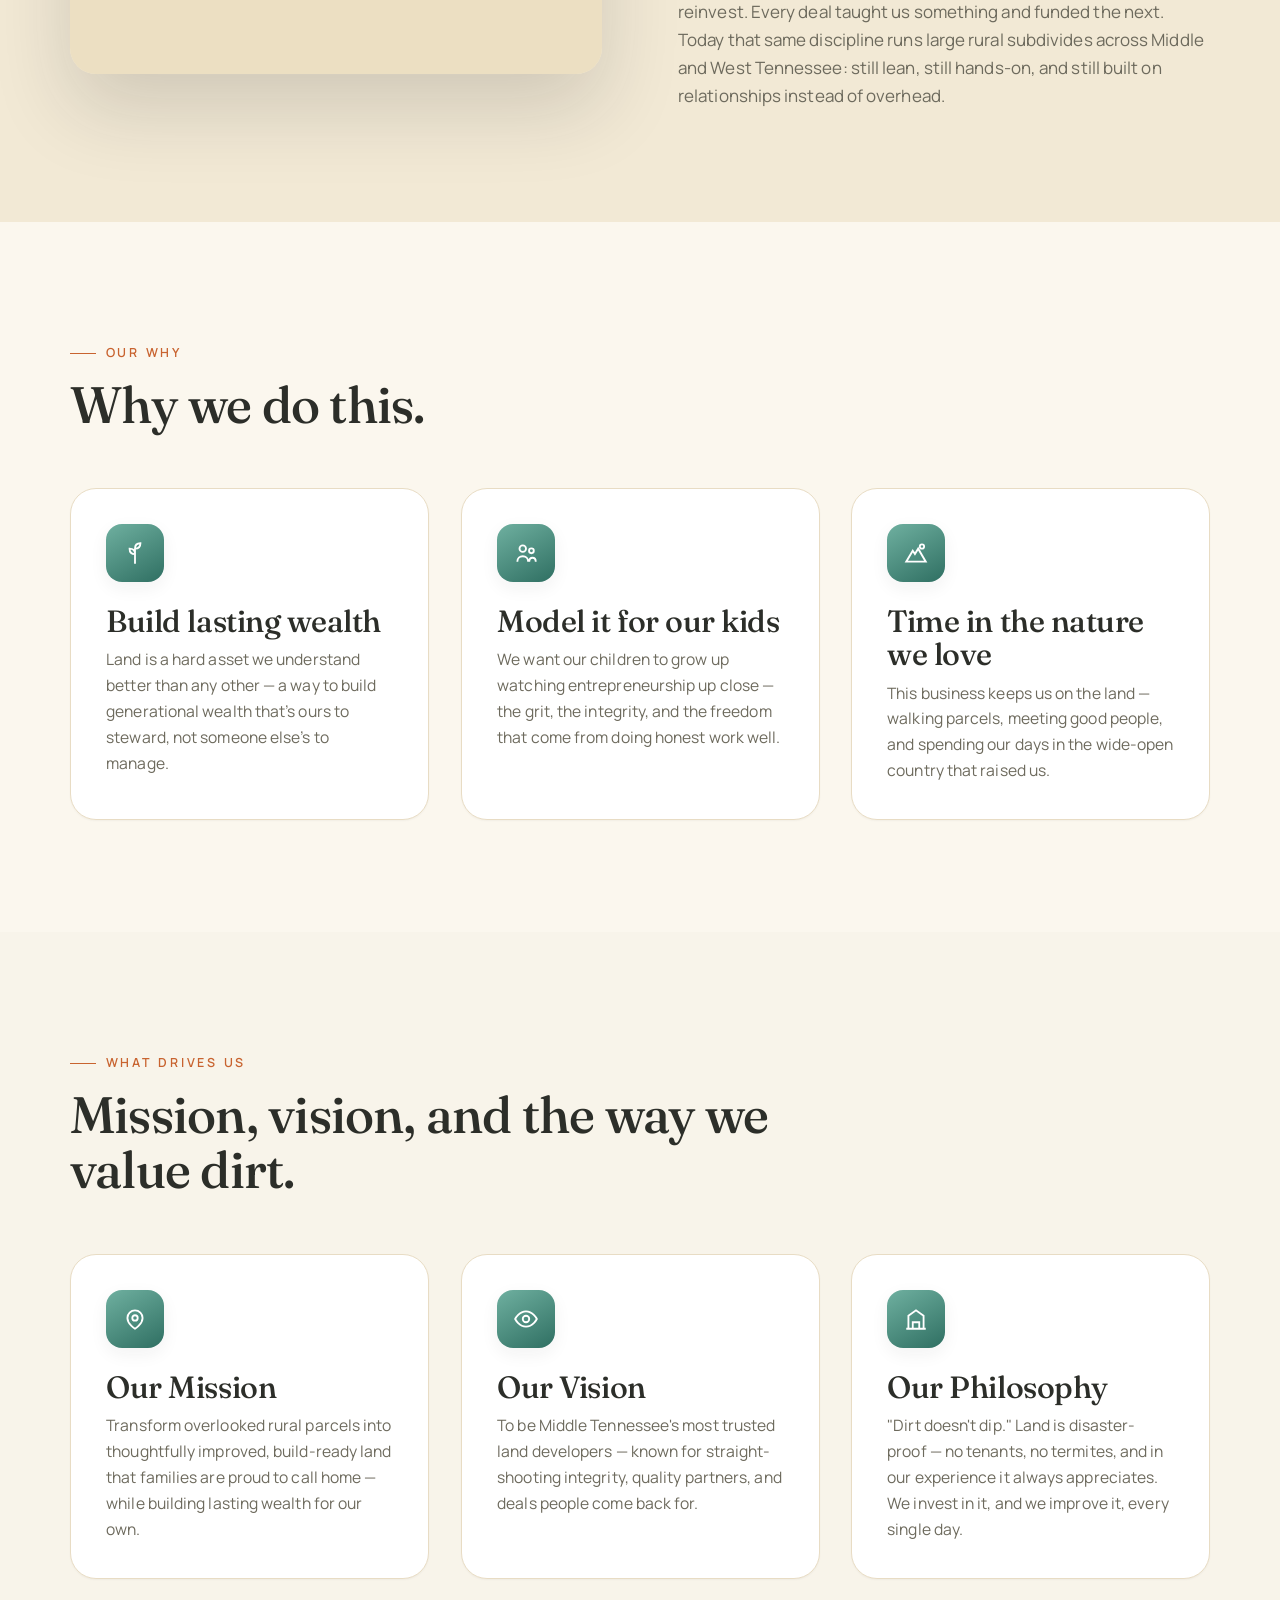
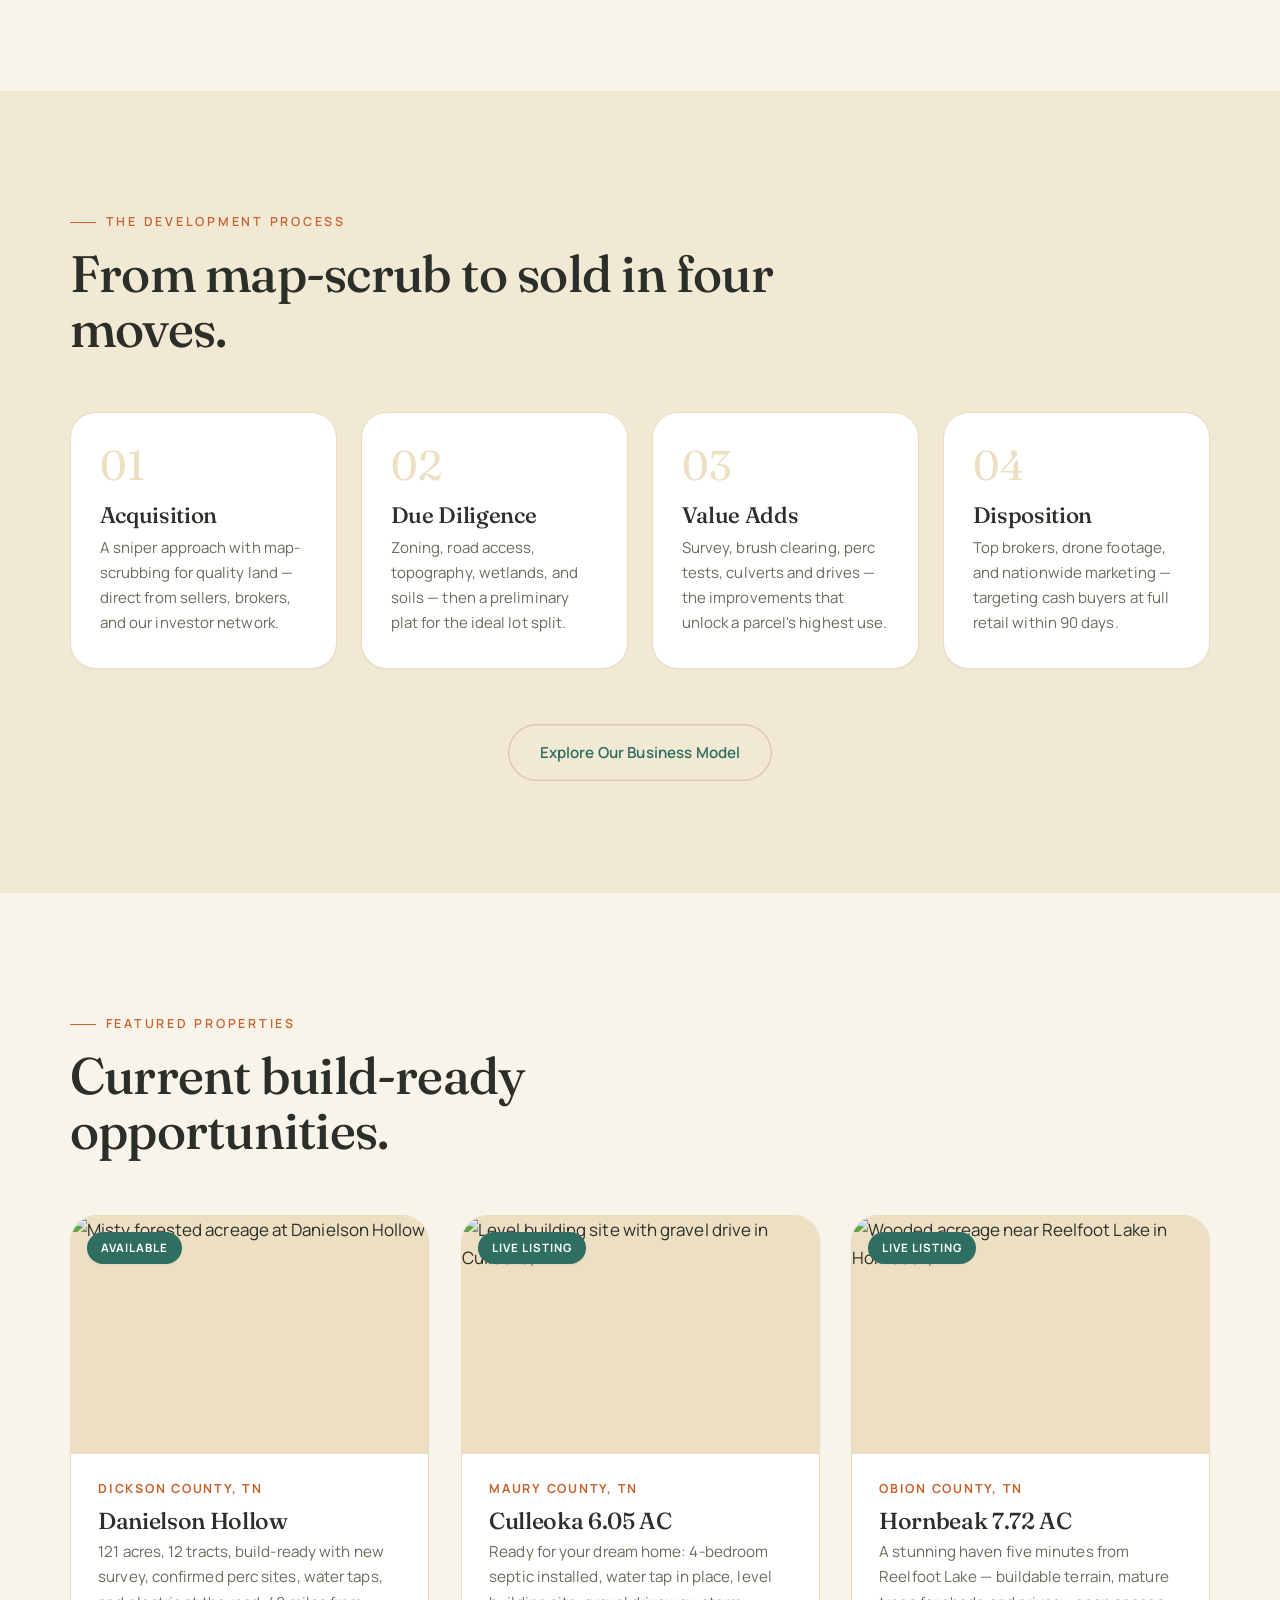
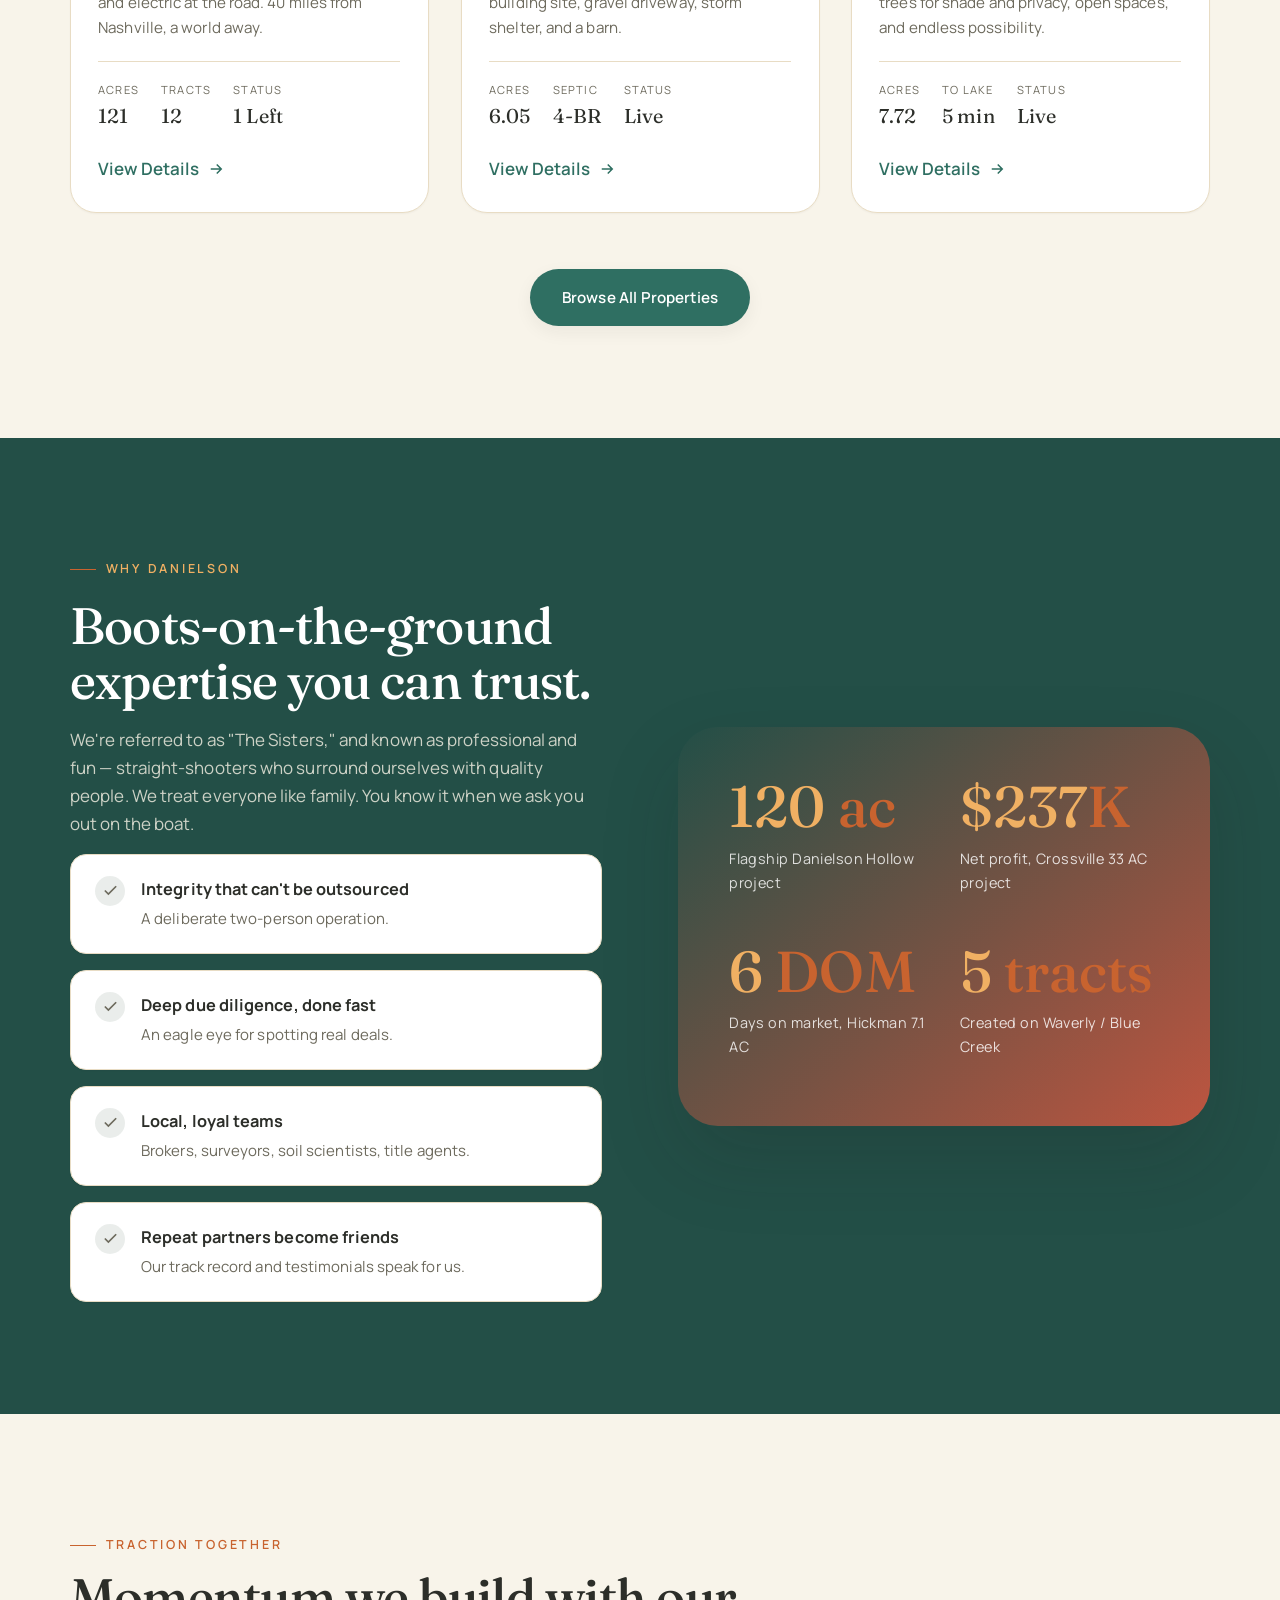
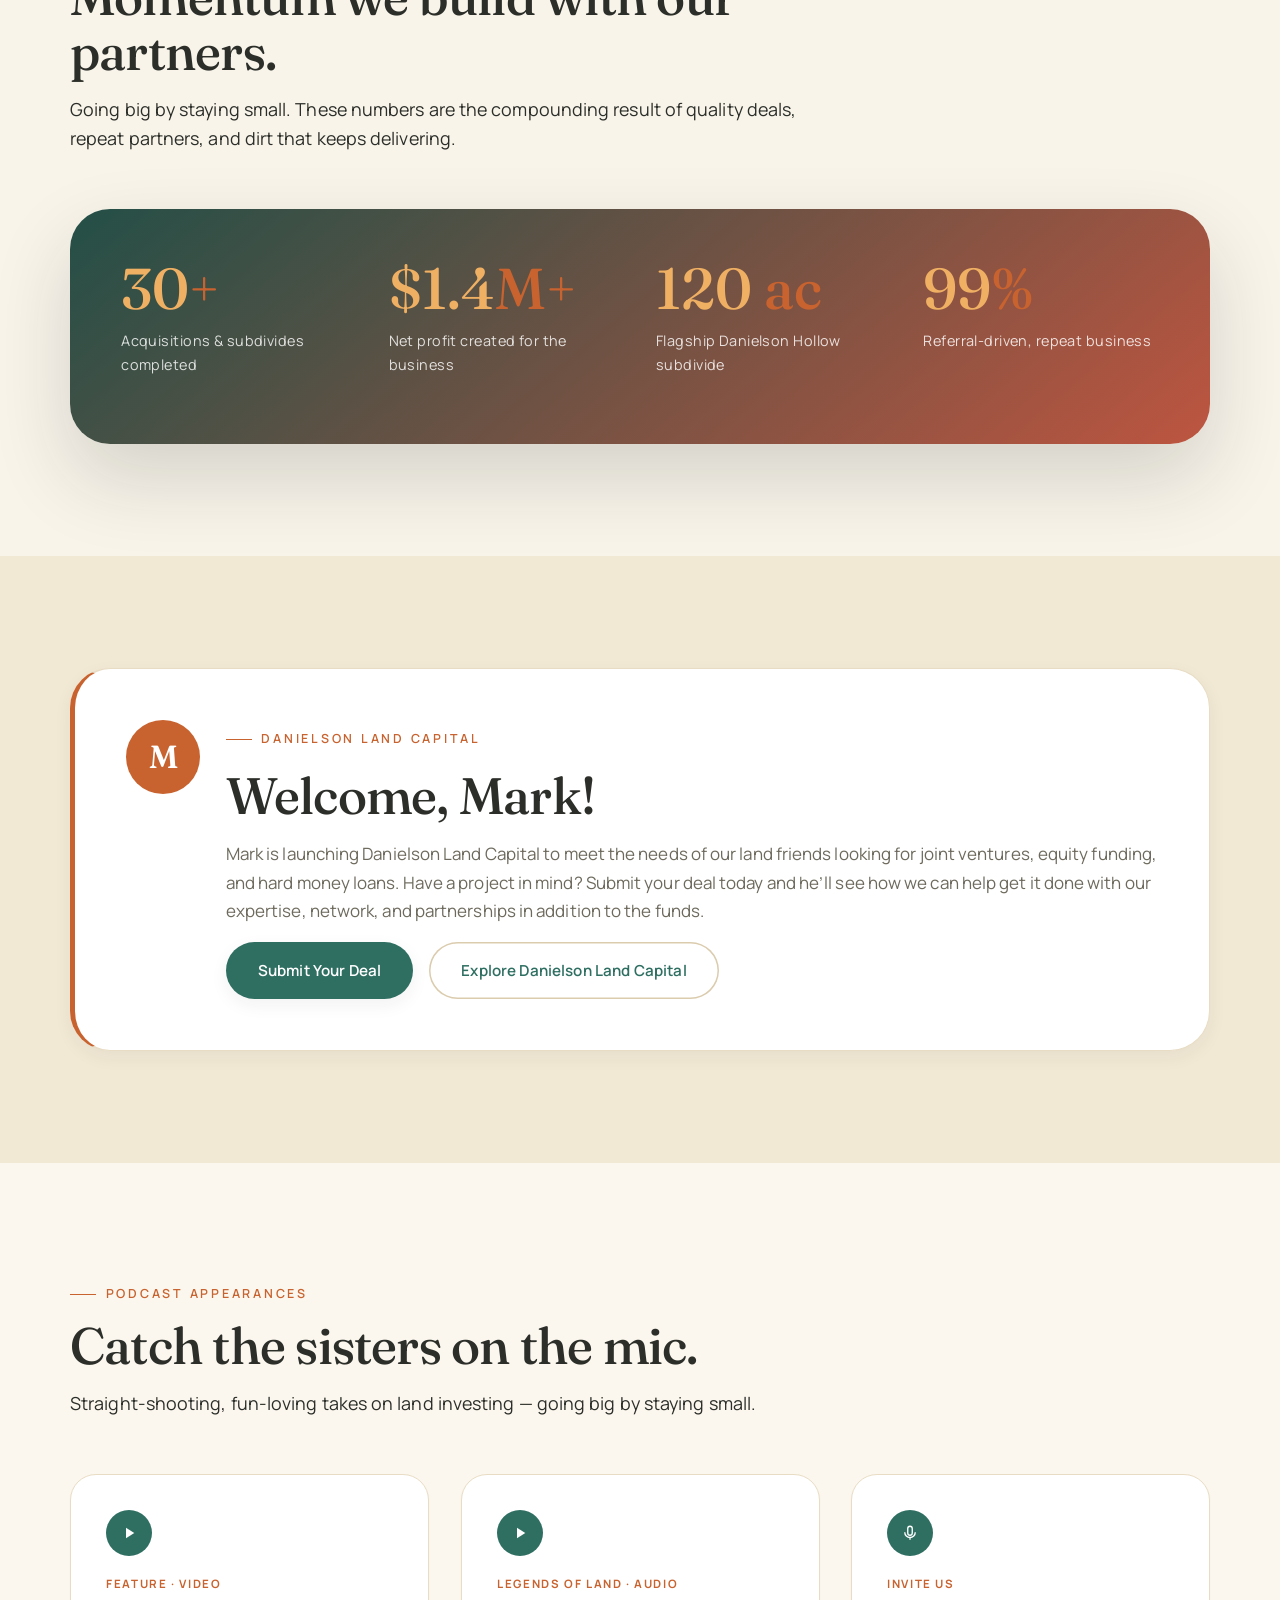
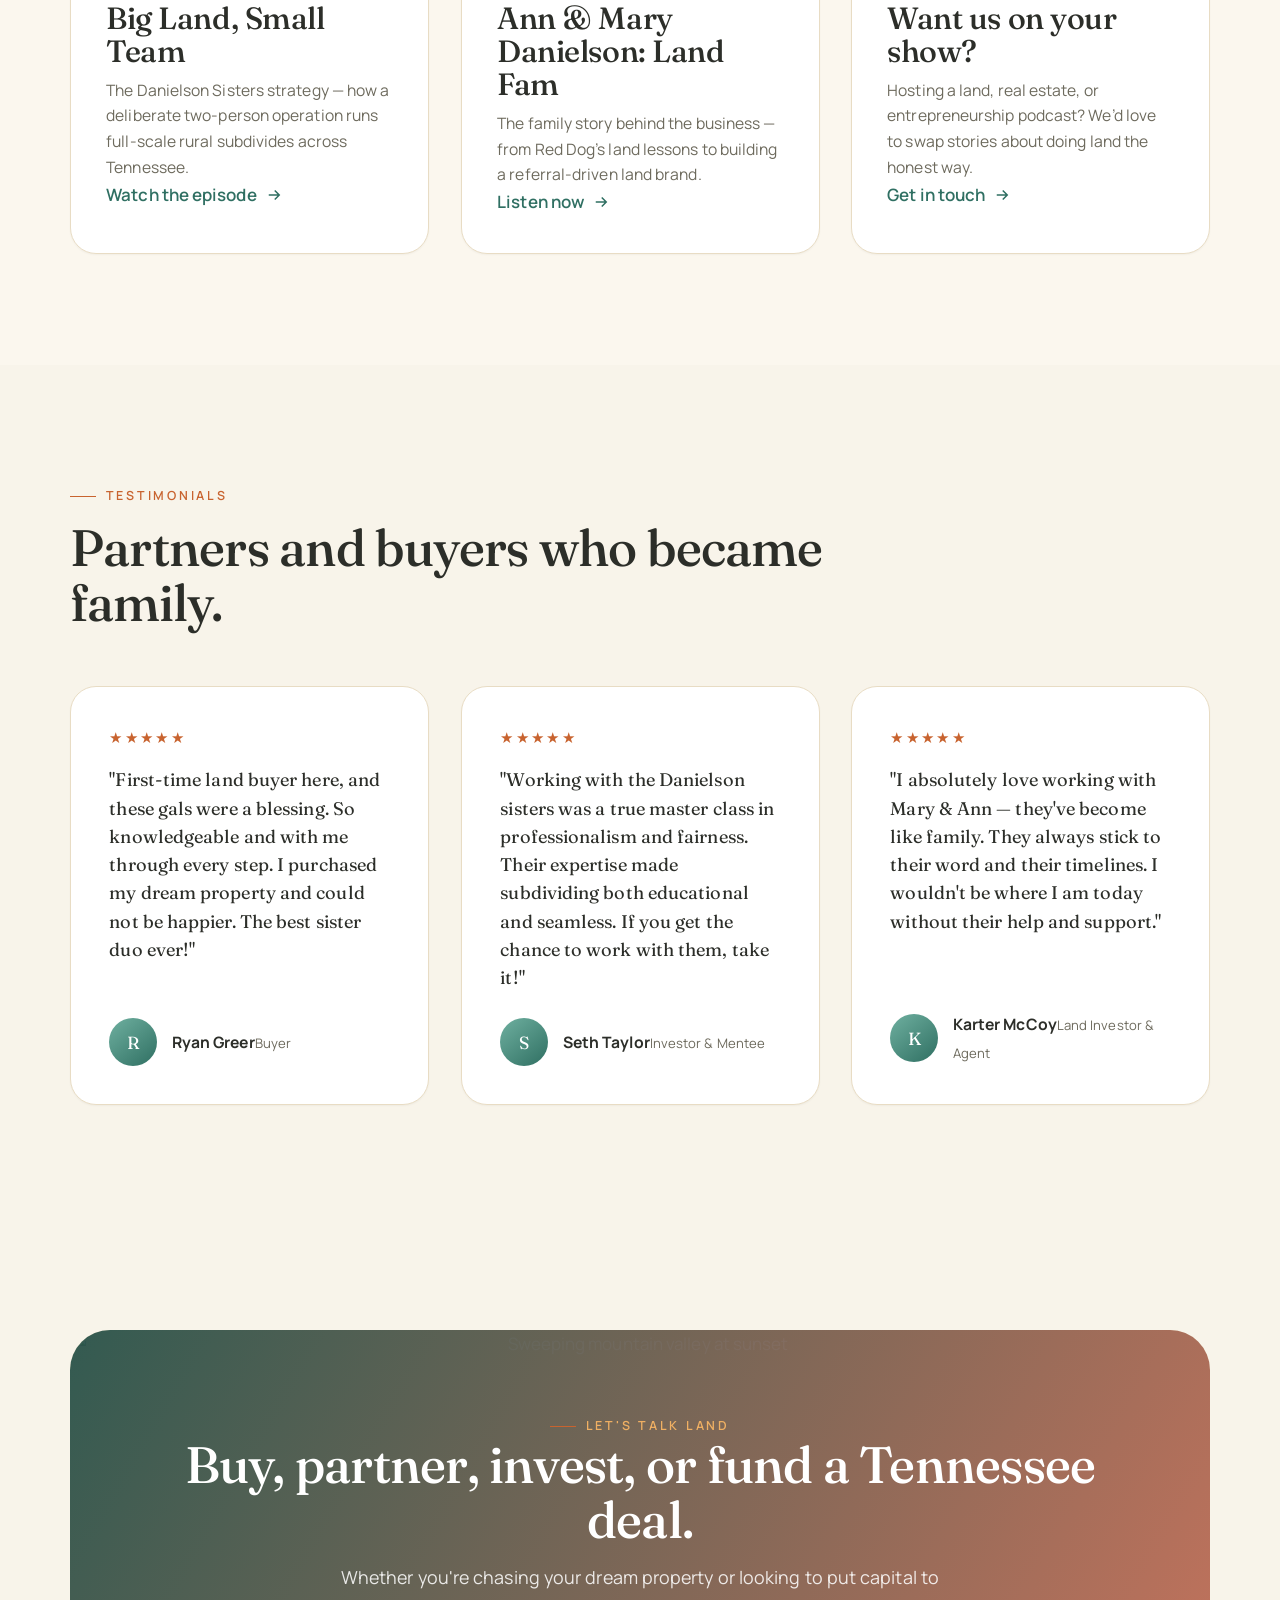
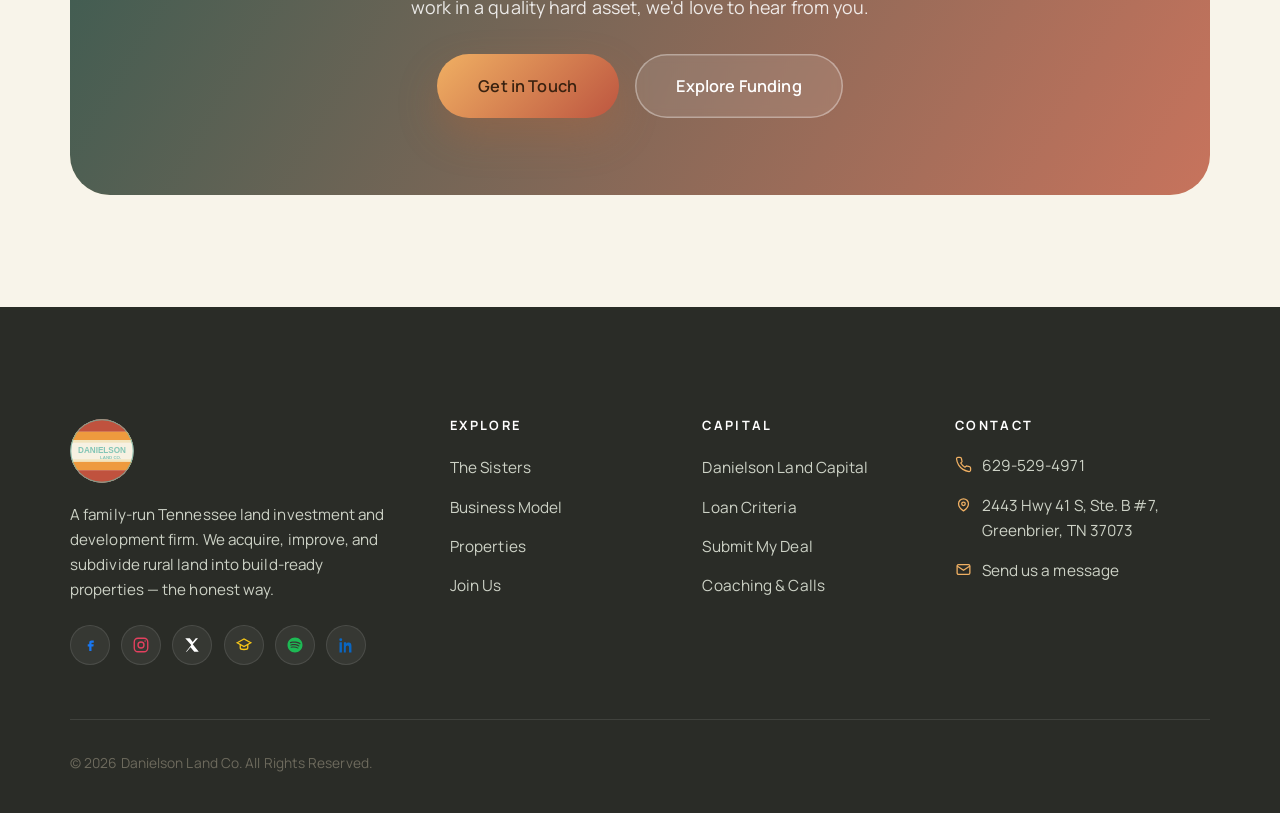
==== commit 286fabe1: "Nav: add Danielson Land Co. wordmark beside logo; fix page-hero breadcrumb overlap - Show the 'Danie" ====
--- a/index.html
+++ b/index.html
@@ -71,7 +71,8 @@
   <header class="nav is-light" id="nav">
     <div class="nav__inner">
       <a class="brand" href="index.html" aria-label="Danielson Land Co. home">
-            <img class="brand__logo" src="images/logo.svg" alt="Danielson Land Co. — Tennessee Land" width="56" height="56" />
+            <img class="brand__logo" src="images/logo.svg" alt="Danielson Land Co." width="48" height="48" />
+            <span class="brand__text">Danielson Land Co.</span>
           </a>
 
       <nav class="nav__links" aria-label="Primary">
--- a/css/style.css
+++ b/css/style.css
@@ -339,7 +339,7 @@
 /* Brand */
 .brand { display: flex; align-items: center; gap: 0.7rem; z-index: 2; }
 .brand__mark { width: 40px; height: 40px; flex: none; }
-.brand__logo { width: 56px; height: 56px; flex: none; display: block; }
+.brand__logo { width: 48px; height: 48px; flex: none; display: block; }
 .footer__brand .brand__logo { width: 64px; height: 64px; }
 .brand__text {
   font-family: var(--font-display);
@@ -510,6 +510,7 @@
   color: #fff;
   overflow: hidden;
   isolation: isolate;
+  padding-top: calc(var(--nav-h) + 1.5rem);
 }
 .page-hero__media { position: absolute; inset: 0; z-index: -2; }
 .page-hero__media img { width: 100%; height: 100%; object-fit: cover; }
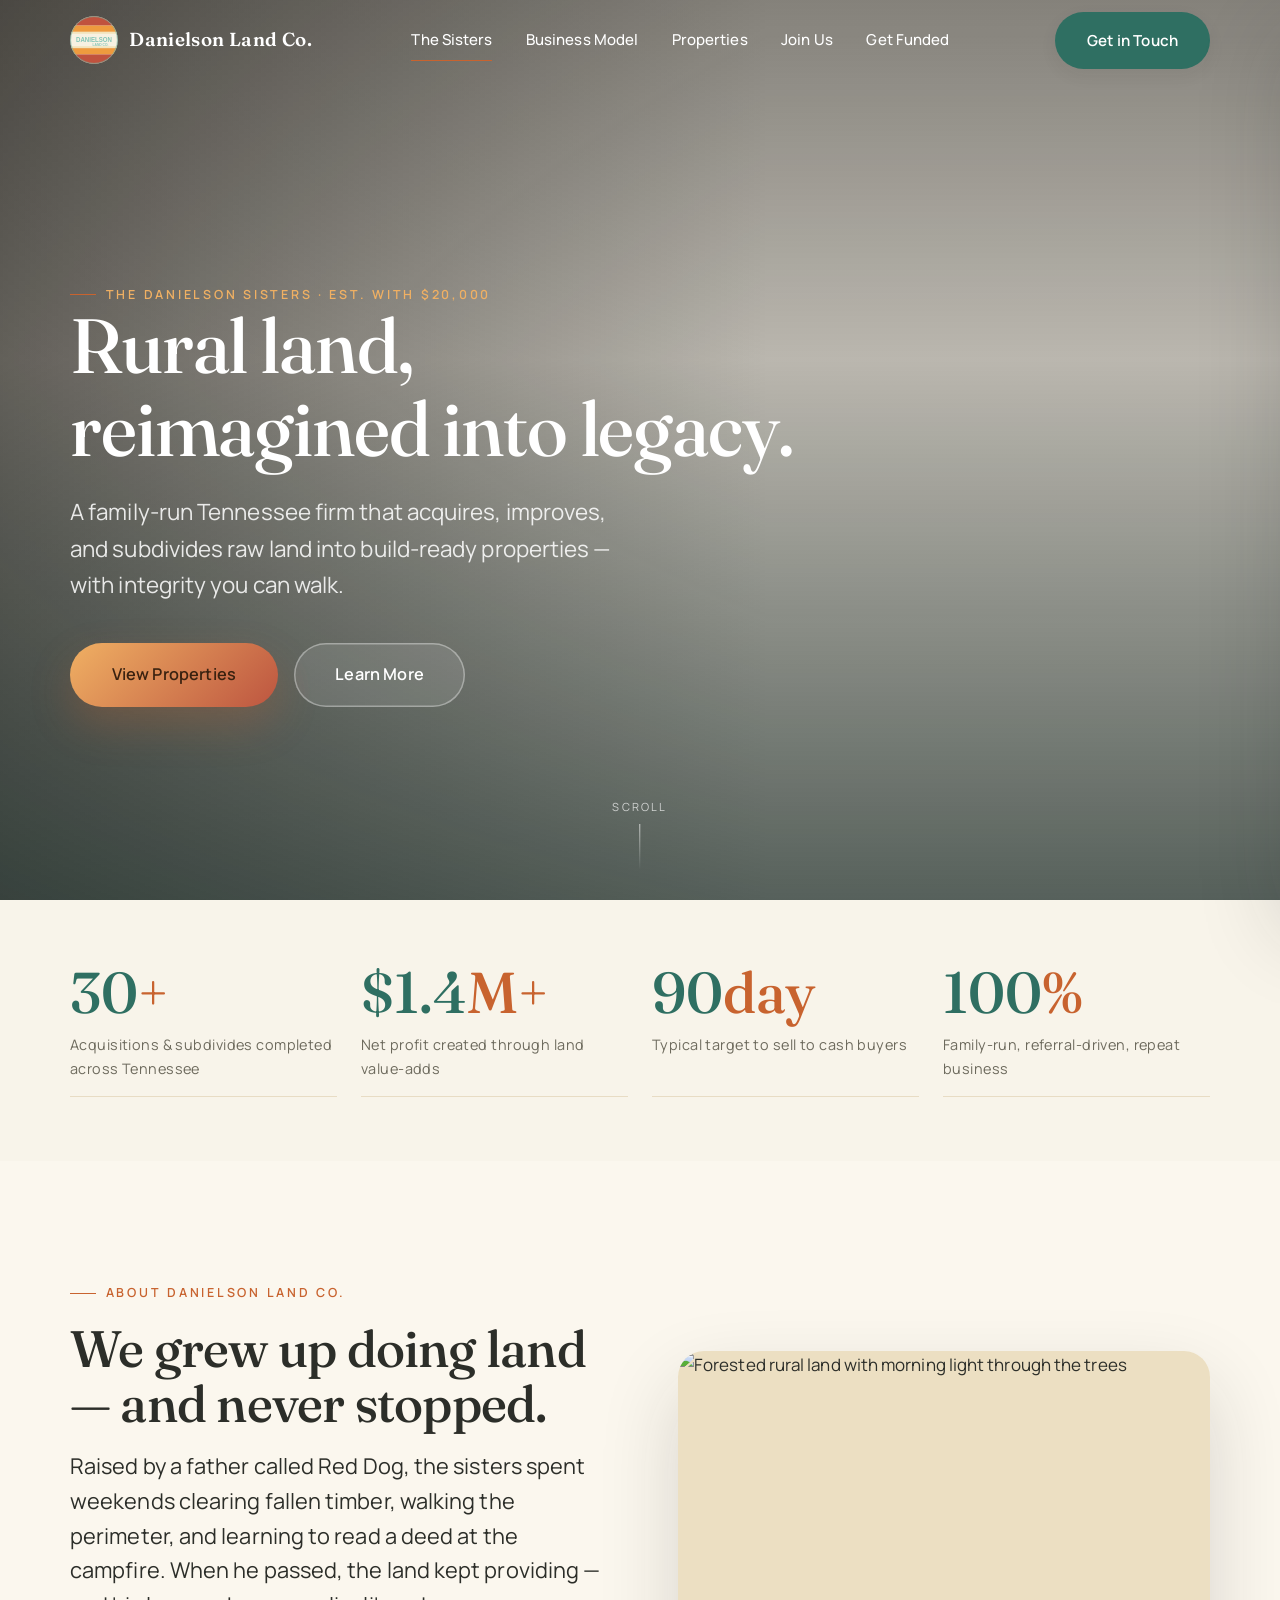
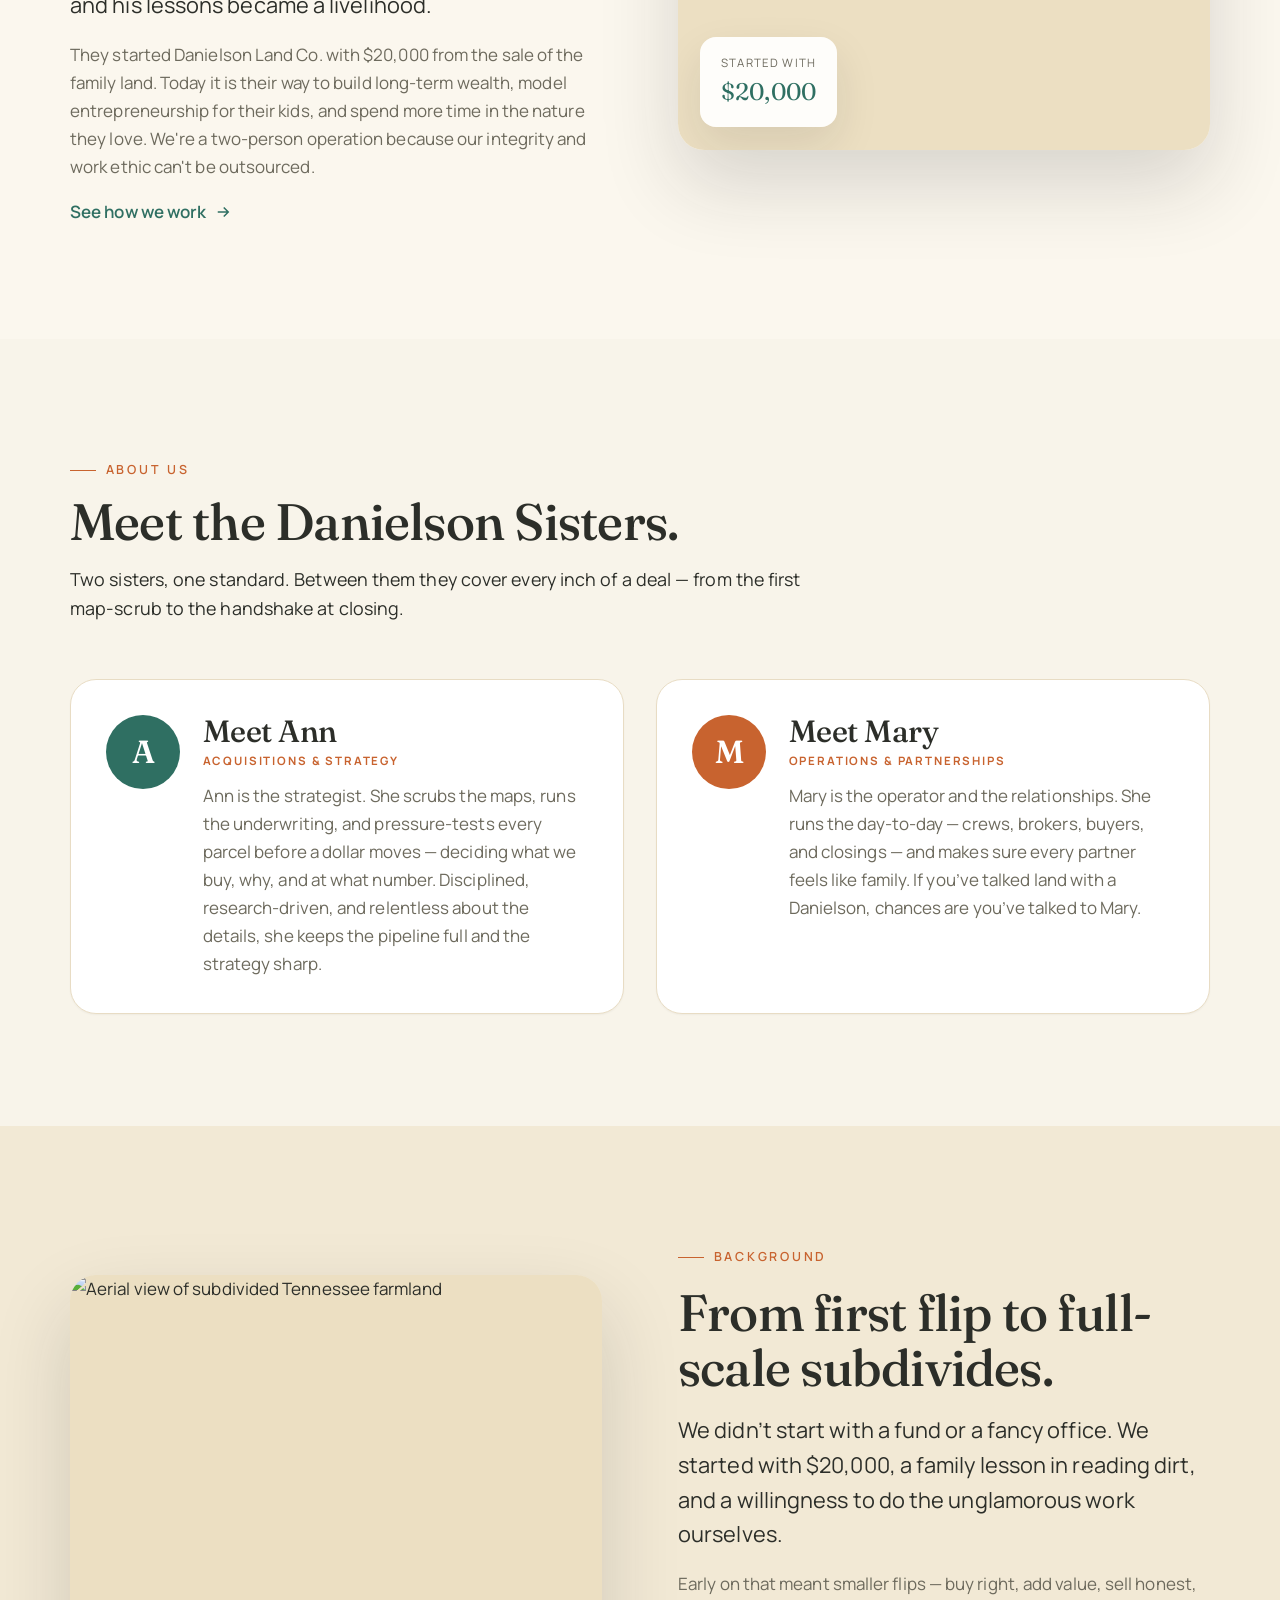
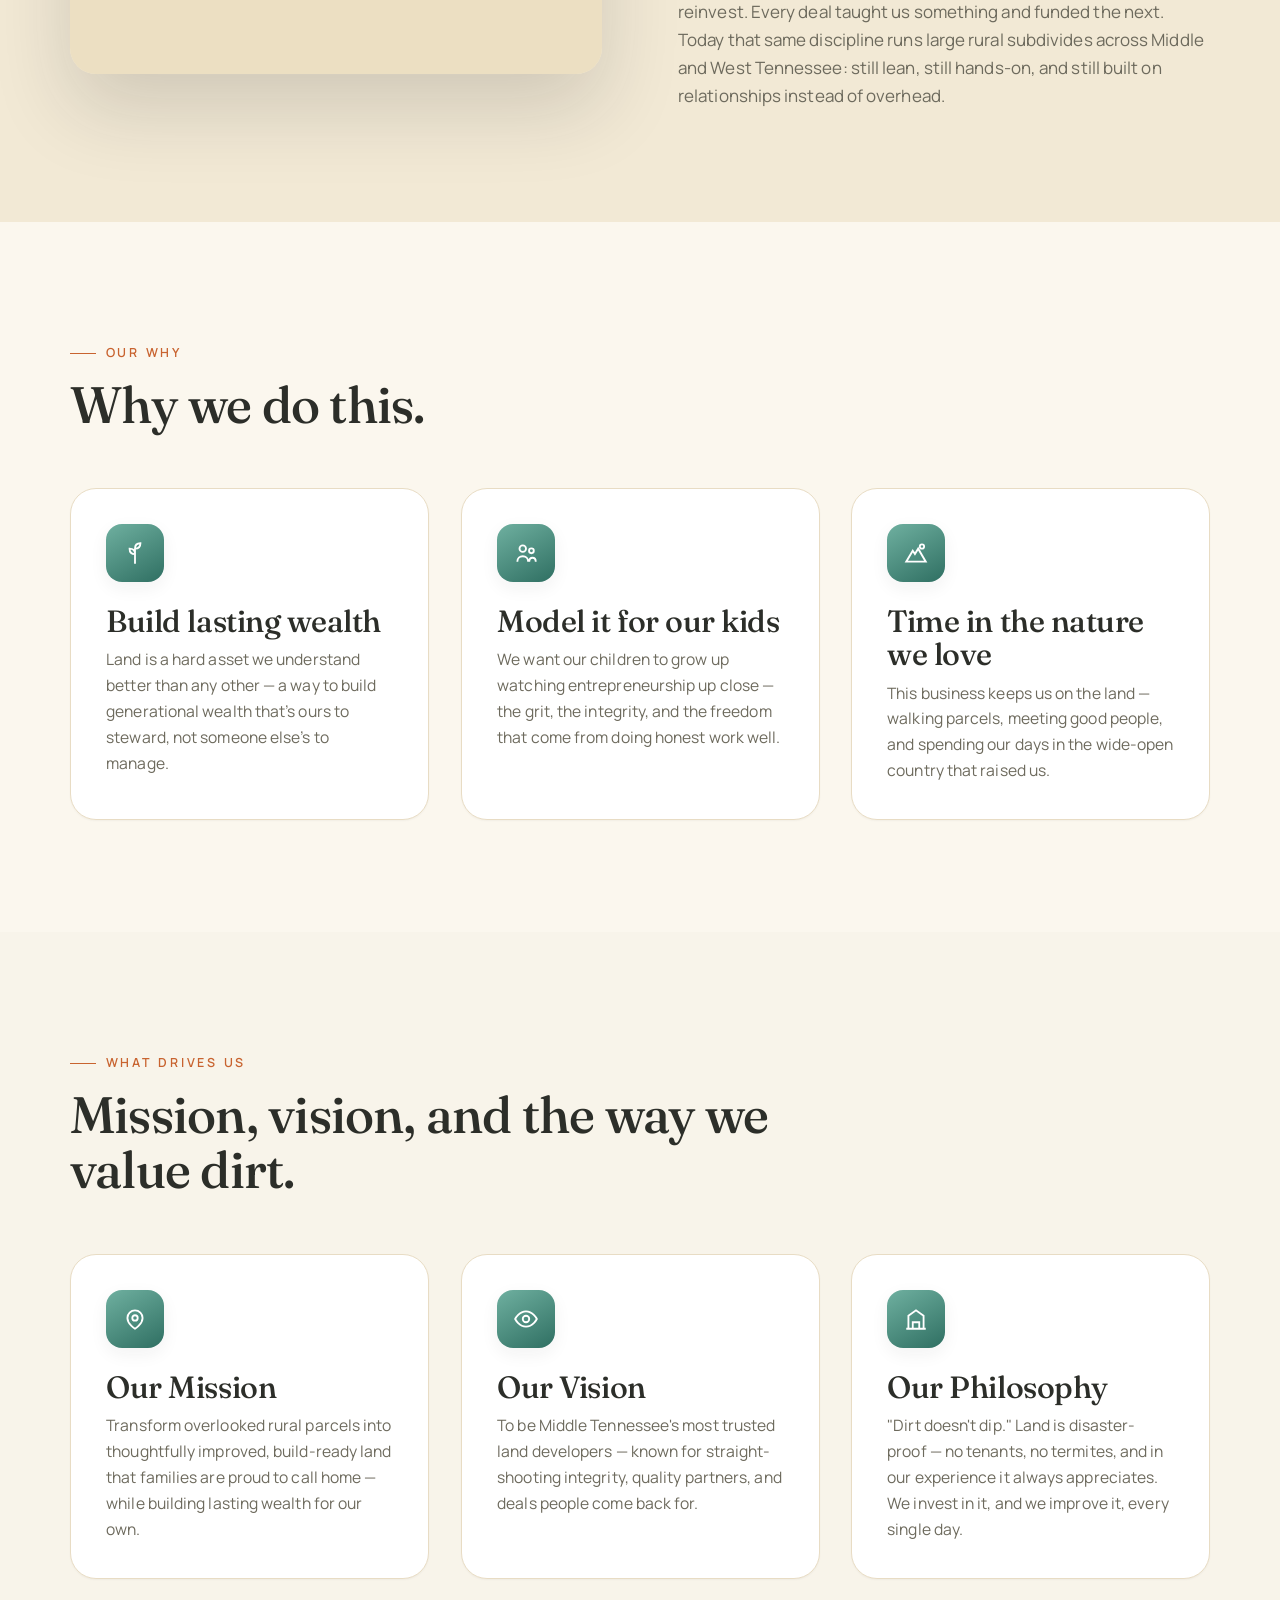
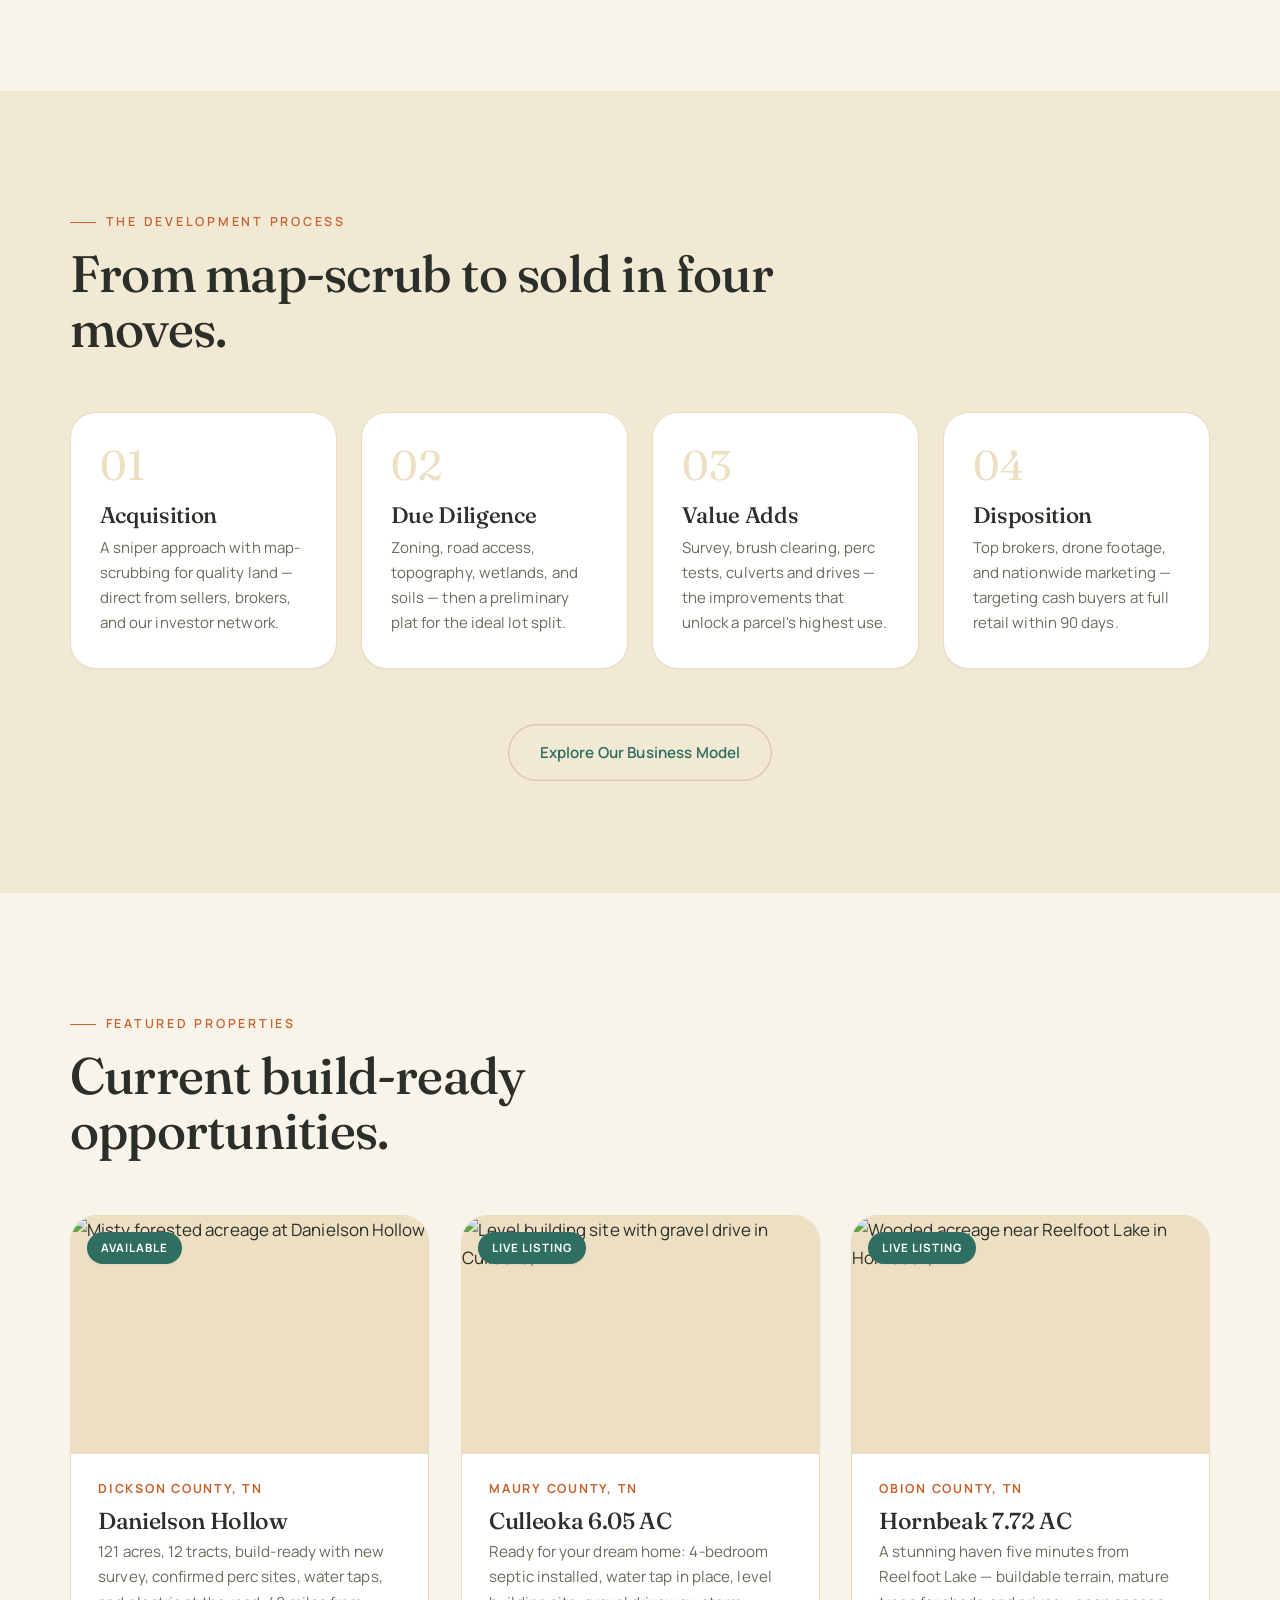
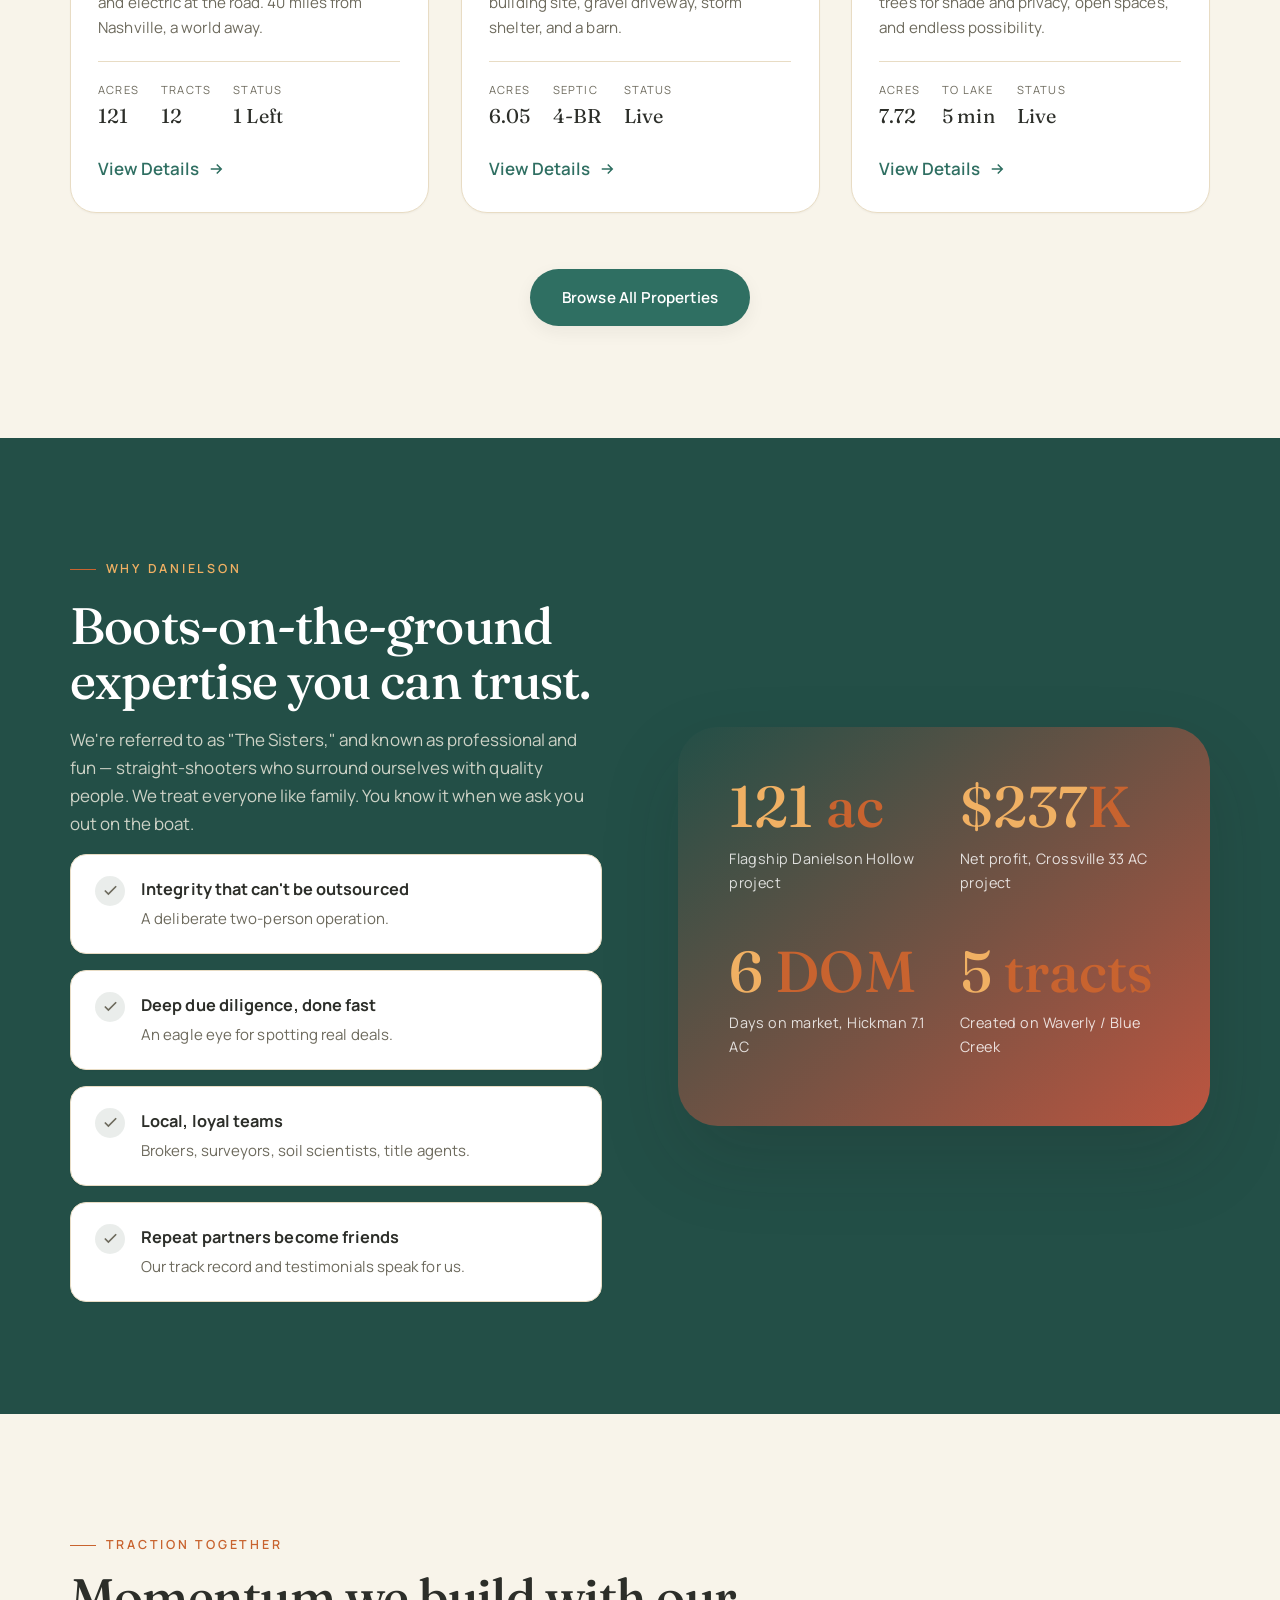
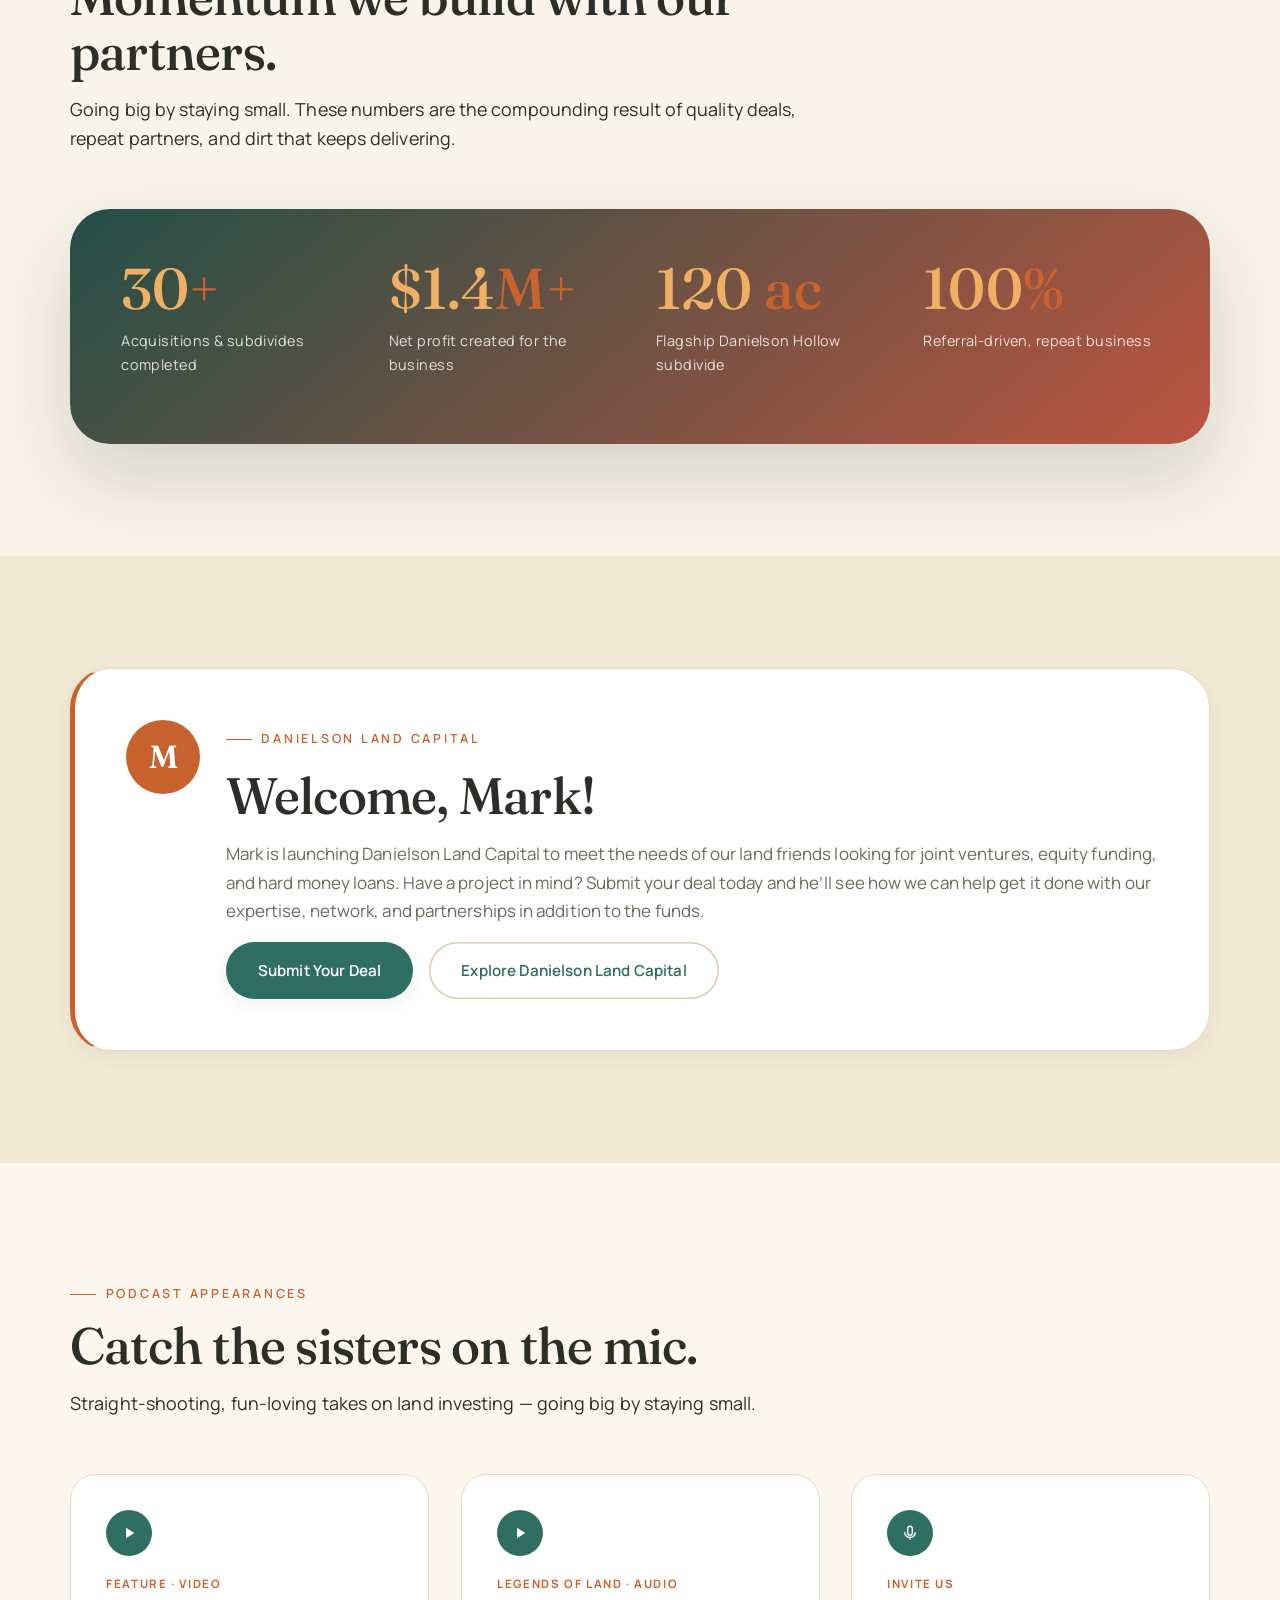
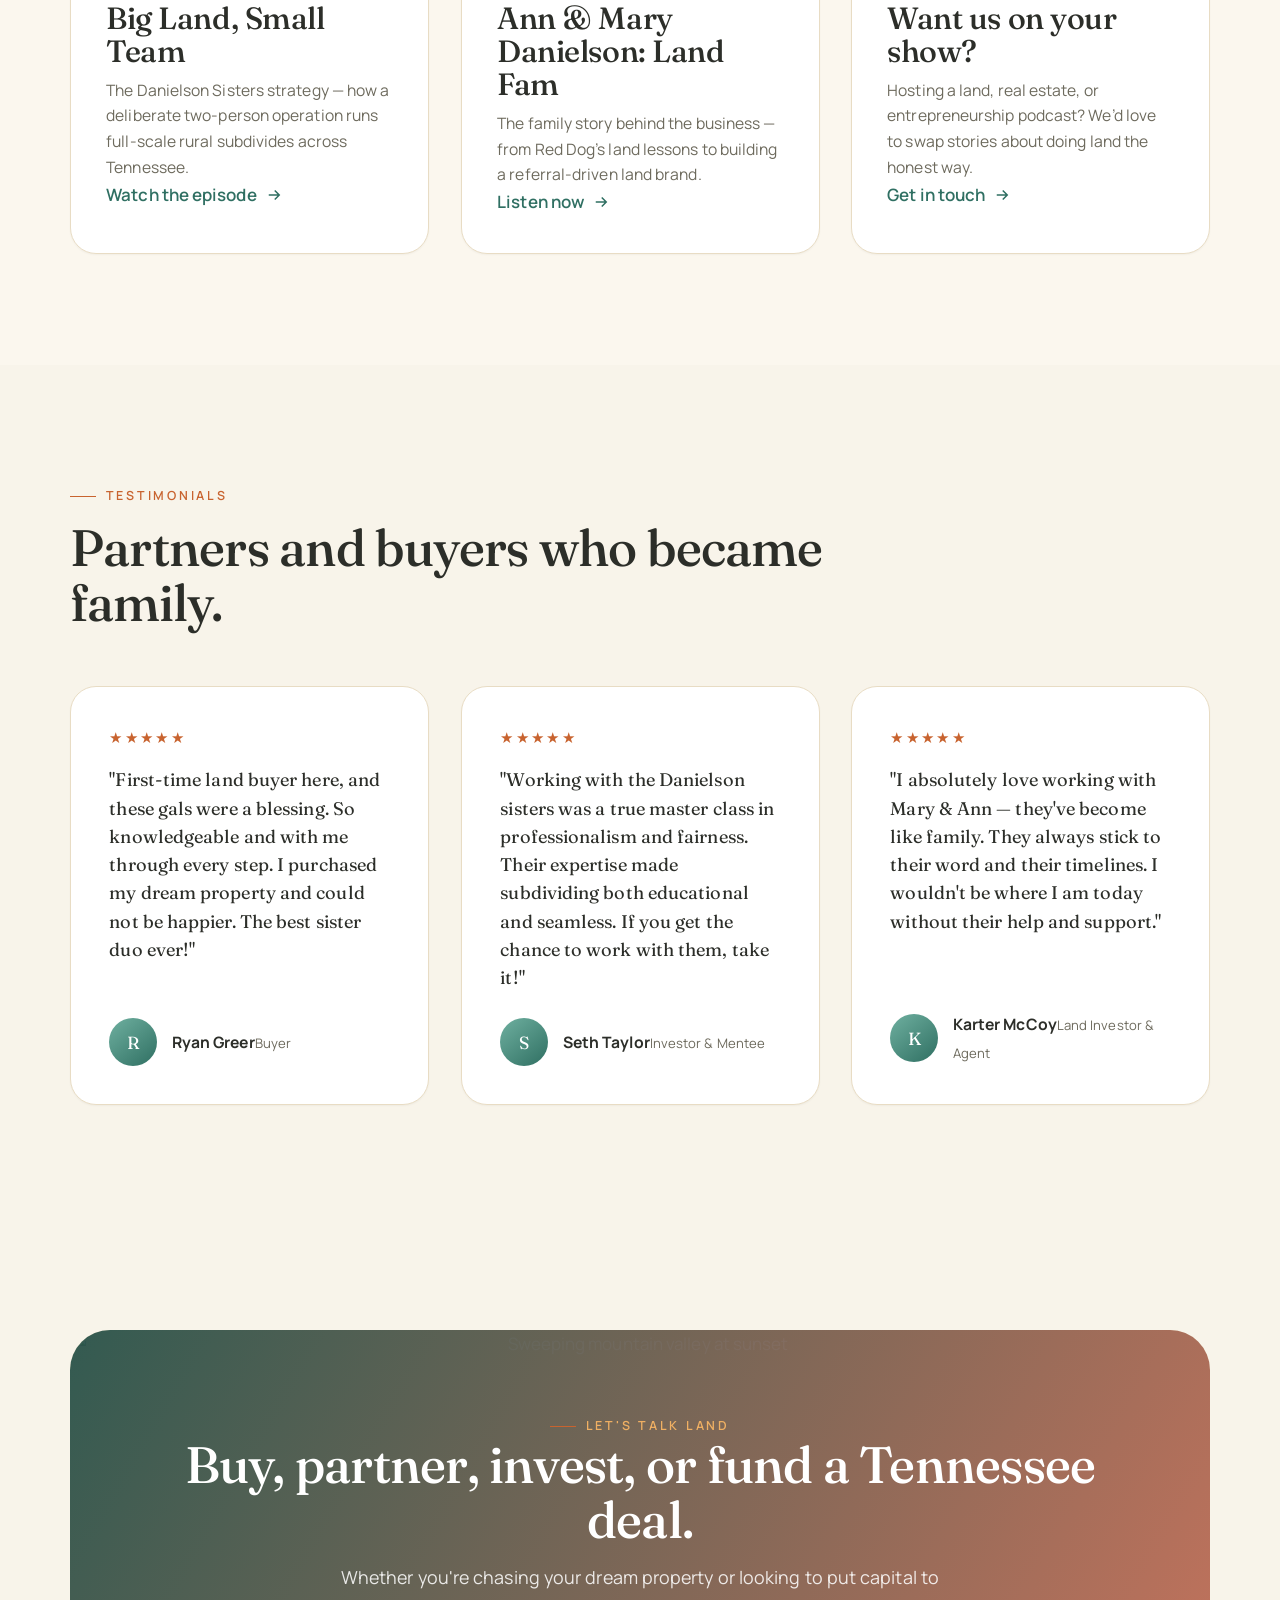
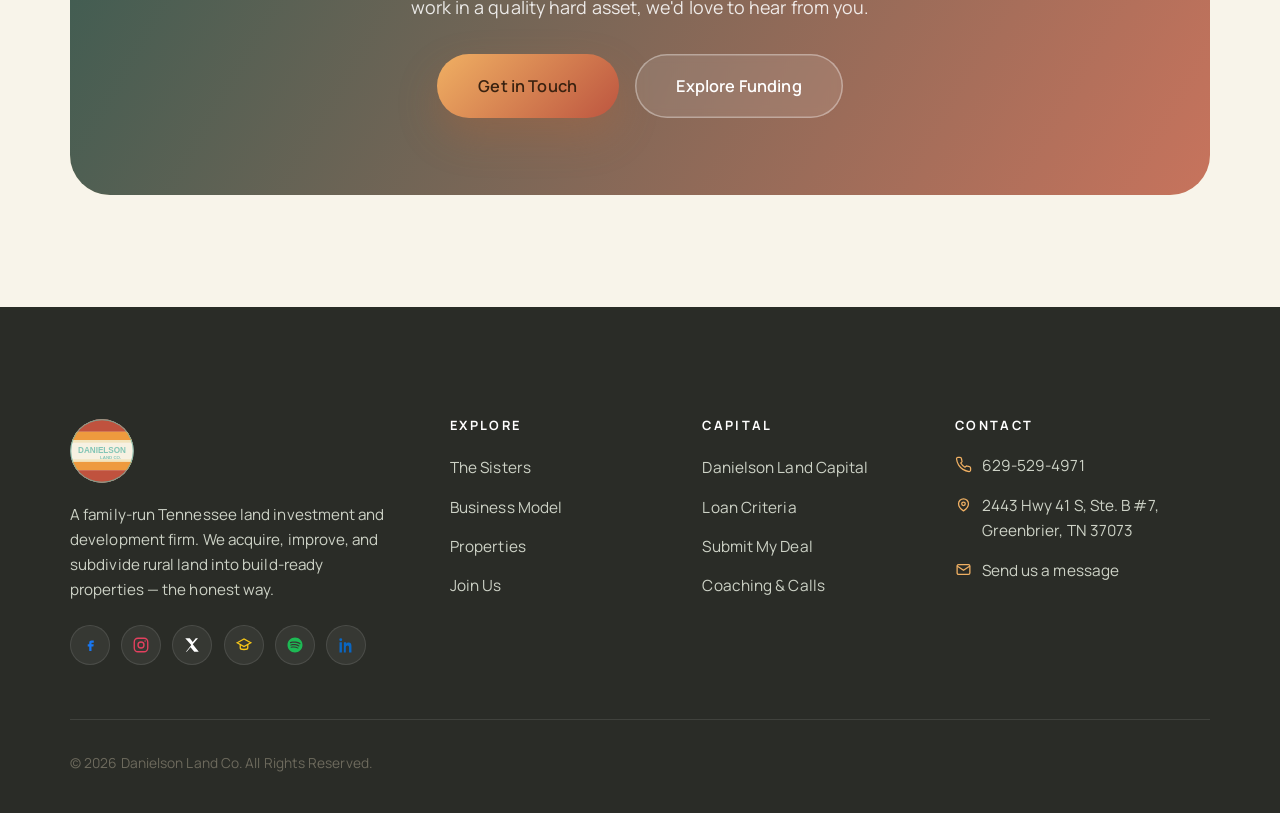
==== commit e40a3a55: "Rename Funding nav label to Get Funded; fix mobile menu transparency when scrolled - Rename the 'Fun" ====
--- a/index.html
+++ b/index.html
@@ -80,7 +80,7 @@
         <a href="unique-business-model.html">Business Model</a>
         <a href="properties.html">Properties</a>
         <a href="join-us.html">Join Us</a>
-        <a href="funding.html">Funding</a>
+        <a href="funding.html">Get Funded</a>
       </nav>
 
       <a class="btn btn-primary nav__cta desktop-only" href="join-us.html#contact-us">Get in Touch</a>
@@ -96,7 +96,7 @@
       <a href="unique-business-model.html">Business Model</a>
       <a href="properties.html">Properties</a>
       <a href="join-us.html">Join Us</a>
-      <a href="funding.html">Funding</a>
+      <a href="funding.html">Get Funded</a>
       <a class="btn btn-primary" href="join-us.html#contact-us">Get in Touch</a>
     </aside>
   </header>
--- a/css/style.css
+++ b/css/style.css
@@ -336,6 +336,16 @@
   border-bottom-color: var(--color-border);
 }
 
+/* When the mobile menu is open, drop the nav's backdrop-filter. A filtered
+   ancestor becomes the containing block for its position:fixed children,
+   which would clamp the slide-out panel and overlay to the nav bar and let
+   the page show through. Removing it re-anchors them to the viewport. */
+.nav.is-open,
+.nav.is-scrolled.is-open {
+  backdrop-filter: none;
+  -webkit-backdrop-filter: none;
+}
+
 /* Brand */
 .brand { display: flex; align-items: center; gap: 0.7rem; z-index: 2; }
 .brand__mark { width: 40px; height: 40px; flex: none; }
